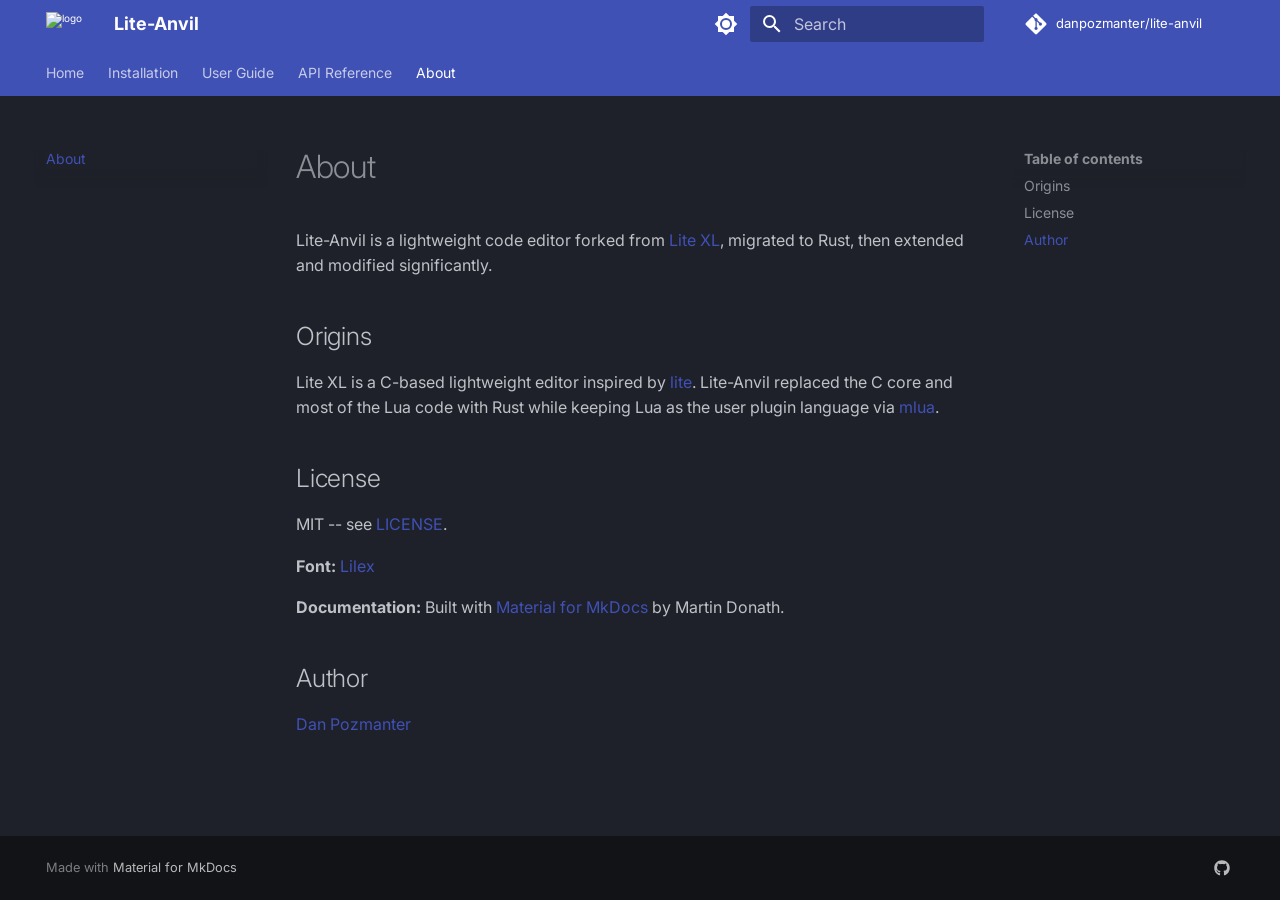
==== docs/about/index.html @ 26d34d1c "reorganizing documentation" ====
<!doctype html>
<html lang="en" class="no-js">
  <head>
    
      <meta charset="utf-8">
      <meta name="viewport" content="width=device-width,initial-scale=1">
      
        <meta name="description" content="About Lite-Anvil, its origins, and license.">
      
      
        <meta name="author" content="Dan Pozmanter">
      
      
        <link rel="canonical" href="https://danpozmanter.github.io/lite-anvil/about/">
      
      
        <link rel="prev" href="../api/">
      
      
      
        
      
      
      <link rel="icon" href="../assets/logo.png">
      <meta name="generator" content="mkdocs-1.6.1, mkdocs-material-9.7.6">
    
    
      
        <title>About - Lite-Anvil</title>
      
    
    
      <link rel="stylesheet" href="../assets/stylesheets/main.484c7ddc.min.css">
      
        
        <link rel="stylesheet" href="../assets/stylesheets/palette.ab4e12ef.min.css">
      
      


    
    
      
    
    
      
        
        
        <link rel="preconnect" href="https://fonts.gstatic.com" crossorigin>
        <link rel="stylesheet" href="https://fonts.googleapis.com/css?family=Inter:300,300i,400,400i,700,700i%7CJetBrains+Mono:400,400i,700,700i&display=fallback">
        <style>:root{--md-text-font:"Inter";--md-code-font:"JetBrains Mono"}</style>
      
    
    
      <link rel="stylesheet" href="../stylesheets/extra.css">
    
    <script>__md_scope=new URL("..",location),__md_hash=e=>[...e].reduce(((e,_)=>(e<<5)-e+_.charCodeAt(0)),0),__md_get=(e,_=localStorage,t=__md_scope)=>JSON.parse(_.getItem(t.pathname+"."+e)),__md_set=(e,_,t=localStorage,a=__md_scope)=>{try{t.setItem(a.pathname+"."+e,JSON.stringify(_))}catch(e){}}</script>
    
      

    
    
  </head>
  
  
    
    
      
    
    
    
    
    <body dir="ltr" data-md-color-scheme="slate" data-md-color-primary="custom" data-md-color-accent="orange">
  
    
    <input class="md-toggle" data-md-toggle="drawer" type="checkbox" id="__drawer" autocomplete="off">
    <input class="md-toggle" data-md-toggle="search" type="checkbox" id="__search" autocomplete="off">
    <label class="md-overlay" for="__drawer"></label>
    <div data-md-component="skip">
      
        
        <a href="#about" class="md-skip">
          Skip to content
        </a>
      
    </div>
    <div data-md-component="announce">
      
    </div>
    
    
      

<header class="md-header" data-md-component="header">
  <nav class="md-header__inner md-grid" aria-label="Header">
    <a href=".." title="Lite-Anvil" class="md-header__button md-logo" aria-label="Lite-Anvil" data-md-component="logo">
      
  <img src="../assets/logo.png" alt="logo">

    </a>
    <label class="md-header__button md-icon" for="__drawer">
      
      <svg xmlns="http://www.w3.org/2000/svg" viewBox="0 0 24 24"><path d="M3 6h18v2H3zm0 5h18v2H3zm0 5h18v2H3z"/></svg>
    </label>
    <div class="md-header__title" data-md-component="header-title">
      <div class="md-header__ellipsis">
        <div class="md-header__topic">
          <span class="md-ellipsis">
            Lite-Anvil
          </span>
        </div>
        <div class="md-header__topic" data-md-component="header-topic">
          <span class="md-ellipsis">
            
              About
            
          </span>
        </div>
      </div>
    </div>
    
      
        <form class="md-header__option" data-md-component="palette">
  
    
    
    
    <input class="md-option" data-md-color-media="" data-md-color-scheme="slate" data-md-color-primary="custom" data-md-color-accent="orange"  aria-label="Switch to light mode"  type="radio" name="__palette" id="__palette_0">
    
      <label class="md-header__button md-icon" title="Switch to light mode" for="__palette_1" hidden>
        <svg xmlns="http://www.w3.org/2000/svg" viewBox="0 0 24 24"><path d="M12 8a4 4 0 0 0-4 4 4 4 0 0 0 4 4 4 4 0 0 0 4-4 4 4 0 0 0-4-4m0 10a6 6 0 0 1-6-6 6 6 0 0 1 6-6 6 6 0 0 1 6 6 6 6 0 0 1-6 6m8-9.31V4h-4.69L12 .69 8.69 4H4v4.69L.69 12 4 15.31V20h4.69L12 23.31 15.31 20H20v-4.69L23.31 12z"/></svg>
      </label>
    
  
    
    
    
    <input class="md-option" data-md-color-media="" data-md-color-scheme="default" data-md-color-primary="custom" data-md-color-accent="orange"  aria-label="Switch to dark mode"  type="radio" name="__palette" id="__palette_1">
    
      <label class="md-header__button md-icon" title="Switch to dark mode" for="__palette_0" hidden>
        <svg xmlns="http://www.w3.org/2000/svg" viewBox="0 0 24 24"><path d="M12 18c-.89 0-1.74-.2-2.5-.55C11.56 16.5 13 14.42 13 12s-1.44-4.5-3.5-5.45C10.26 6.2 11.11 6 12 6a6 6 0 0 1 6 6 6 6 0 0 1-6 6m8-9.31V4h-4.69L12 .69 8.69 4H4v4.69L.69 12 4 15.31V20h4.69L12 23.31 15.31 20H20v-4.69L23.31 12z"/></svg>
      </label>
    
  
</form>
      
    
    
      <script>var palette=__md_get("__palette");if(palette&&palette.color){if("(prefers-color-scheme)"===palette.color.media){var media=matchMedia("(prefers-color-scheme: light)"),input=document.querySelector(media.matches?"[data-md-color-media='(prefers-color-scheme: light)']":"[data-md-color-media='(prefers-color-scheme: dark)']");palette.color.media=input.getAttribute("data-md-color-media"),palette.color.scheme=input.getAttribute("data-md-color-scheme"),palette.color.primary=input.getAttribute("data-md-color-primary"),palette.color.accent=input.getAttribute("data-md-color-accent")}for(var[key,value]of Object.entries(palette.color))document.body.setAttribute("data-md-color-"+key,value)}</script>
    
    
    
      
      
        <label class="md-header__button md-icon" for="__search">
          
          <svg xmlns="http://www.w3.org/2000/svg" viewBox="0 0 24 24"><path d="M9.5 3A6.5 6.5 0 0 1 16 9.5c0 1.61-.59 3.09-1.56 4.23l.27.27h.79l5 5-1.5 1.5-5-5v-.79l-.27-.27A6.52 6.52 0 0 1 9.5 16 6.5 6.5 0 0 1 3 9.5 6.5 6.5 0 0 1 9.5 3m0 2C7 5 5 7 5 9.5S7 14 9.5 14 14 12 14 9.5 12 5 9.5 5"/></svg>
        </label>
        <div class="md-search" data-md-component="search" role="dialog">
  <label class="md-search__overlay" for="__search"></label>
  <div class="md-search__inner" role="search">
    <form class="md-search__form" name="search">
      <input type="text" class="md-search__input" name="query" aria-label="Search" placeholder="Search" autocapitalize="off" autocorrect="off" autocomplete="off" spellcheck="false" data-md-component="search-query" required>
      <label class="md-search__icon md-icon" for="__search">
        
        <svg xmlns="http://www.w3.org/2000/svg" viewBox="0 0 24 24"><path d="M9.5 3A6.5 6.5 0 0 1 16 9.5c0 1.61-.59 3.09-1.56 4.23l.27.27h.79l5 5-1.5 1.5-5-5v-.79l-.27-.27A6.52 6.52 0 0 1 9.5 16 6.5 6.5 0 0 1 3 9.5 6.5 6.5 0 0 1 9.5 3m0 2C7 5 5 7 5 9.5S7 14 9.5 14 14 12 14 9.5 12 5 9.5 5"/></svg>
        
        <svg xmlns="http://www.w3.org/2000/svg" viewBox="0 0 24 24"><path d="M20 11v2H8l5.5 5.5-1.42 1.42L4.16 12l7.92-7.92L13.5 5.5 8 11z"/></svg>
      </label>
      <nav class="md-search__options" aria-label="Search">
        
        <button type="reset" class="md-search__icon md-icon" title="Clear" aria-label="Clear" tabindex="-1">
          
          <svg xmlns="http://www.w3.org/2000/svg" viewBox="0 0 24 24"><path d="M19 6.41 17.59 5 12 10.59 6.41 5 5 6.41 10.59 12 5 17.59 6.41 19 12 13.41 17.59 19 19 17.59 13.41 12z"/></svg>
        </button>
      </nav>
      
    </form>
    <div class="md-search__output">
      <div class="md-search__scrollwrap" tabindex="0" data-md-scrollfix>
        <div class="md-search-result" data-md-component="search-result">
          <div class="md-search-result__meta">
            Initializing search
          </div>
          <ol class="md-search-result__list" role="presentation"></ol>
        </div>
      </div>
    </div>
  </div>
</div>
      
    
    
      <div class="md-header__source">
        <a href="https://github.com/danpozmanter/lite-anvil" title="Go to repository" class="md-source" data-md-component="source">
  <div class="md-source__icon md-icon">
    
    <svg xmlns="http://www.w3.org/2000/svg" viewBox="0 0 448 512"><!--! Font Awesome Free 7.1.0 by @fontawesome - https://fontawesome.com License - https://fontawesome.com/license/free (Icons: CC BY 4.0, Fonts: SIL OFL 1.1, Code: MIT License) Copyright 2025 Fonticons, Inc.--><path d="M439.6 236.1 244 40.5c-5.4-5.5-12.8-8.5-20.4-8.5s-15 3-20.4 8.4L162.5 81l51.5 51.5c27.1-9.1 52.7 16.8 43.4 43.7l49.7 49.7c34.2-11.8 61.2 31 35.5 56.7-26.5 26.5-70.2-2.9-56-37.3L240.3 199v121.9c25.3 12.5 22.3 41.8 9.1 55-6.4 6.4-15.2 10.1-24.3 10.1s-17.8-3.6-24.3-10.1c-17.6-17.6-11.1-46.9 11.2-56v-123c-20.8-8.5-24.6-30.7-18.6-45L142.6 101 8.5 235.1C3 240.6 0 247.9 0 255.5s3 15 8.5 20.4l195.6 195.7c5.4 5.4 12.7 8.4 20.4 8.4s15-3 20.4-8.4l194.7-194.7c5.4-5.4 8.4-12.8 8.4-20.4s-3-15-8.4-20.4"/></svg>
  </div>
  <div class="md-source__repository">
    danpozmanter/lite-anvil
  </div>
</a>
      </div>
    
  </nav>
  
</header>
    
    <div class="md-container" data-md-component="container">
      
      
        
          
            
<nav class="md-tabs" aria-label="Tabs" data-md-component="tabs">
  <div class="md-grid">
    <ul class="md-tabs__list">
      
        
  
  
  
  
    <li class="md-tabs__item">
      <a href=".." class="md-tabs__link">
        
  
  
    
  
  Home

      </a>
    </li>
  

      
        
  
  
  
  
    <li class="md-tabs__item">
      <a href="../installation/" class="md-tabs__link">
        
  
  
    
  
  Installation

      </a>
    </li>
  

      
        
  
  
  
  
    <li class="md-tabs__item">
      <a href="../guide/" class="md-tabs__link">
        
  
  
    
  
  User Guide

      </a>
    </li>
  

      
        
  
  
  
  
    <li class="md-tabs__item">
      <a href="../api/" class="md-tabs__link">
        
  
  
    
  
  API Reference

      </a>
    </li>
  

      
        
  
  
  
    
  
  
    <li class="md-tabs__item md-tabs__item--active">
      <a href="./" class="md-tabs__link">
        
  
  
    
  
  About

      </a>
    </li>
  

      
    </ul>
  </div>
</nav>
          
        
      
      <main class="md-main" data-md-component="main">
        <div class="md-main__inner md-grid">
          
            
              
              <div class="md-sidebar md-sidebar--primary" data-md-component="sidebar" data-md-type="navigation" >
                <div class="md-sidebar__scrollwrap">
                  <div class="md-sidebar__inner">
                    


  


<nav class="md-nav md-nav--primary md-nav--lifted" aria-label="Navigation" data-md-level="0">
  <label class="md-nav__title" for="__drawer">
    <a href=".." title="Lite-Anvil" class="md-nav__button md-logo" aria-label="Lite-Anvil" data-md-component="logo">
      
  <img src="../assets/logo.png" alt="logo">

    </a>
    Lite-Anvil
  </label>
  
    <div class="md-nav__source">
      <a href="https://github.com/danpozmanter/lite-anvil" title="Go to repository" class="md-source" data-md-component="source">
  <div class="md-source__icon md-icon">
    
    <svg xmlns="http://www.w3.org/2000/svg" viewBox="0 0 448 512"><!--! Font Awesome Free 7.1.0 by @fontawesome - https://fontawesome.com License - https://fontawesome.com/license/free (Icons: CC BY 4.0, Fonts: SIL OFL 1.1, Code: MIT License) Copyright 2025 Fonticons, Inc.--><path d="M439.6 236.1 244 40.5c-5.4-5.5-12.8-8.5-20.4-8.5s-15 3-20.4 8.4L162.5 81l51.5 51.5c27.1-9.1 52.7 16.8 43.4 43.7l49.7 49.7c34.2-11.8 61.2 31 35.5 56.7-26.5 26.5-70.2-2.9-56-37.3L240.3 199v121.9c25.3 12.5 22.3 41.8 9.1 55-6.4 6.4-15.2 10.1-24.3 10.1s-17.8-3.6-24.3-10.1c-17.6-17.6-11.1-46.9 11.2-56v-123c-20.8-8.5-24.6-30.7-18.6-45L142.6 101 8.5 235.1C3 240.6 0 247.9 0 255.5s3 15 8.5 20.4l195.6 195.7c5.4 5.4 12.7 8.4 20.4 8.4s15-3 20.4-8.4l194.7-194.7c5.4-5.4 8.4-12.8 8.4-20.4s-3-15-8.4-20.4"/></svg>
  </div>
  <div class="md-source__repository">
    danpozmanter/lite-anvil
  </div>
</a>
    </div>
  
  <ul class="md-nav__list" data-md-scrollfix>
    
      
      
  
  
  
  
    <li class="md-nav__item">
      <a href=".." class="md-nav__link">
        
  
  
  <span class="md-ellipsis">
    
  
    Home
  

    
  </span>
  
  

      </a>
    </li>
  

    
      
      
  
  
  
  
    <li class="md-nav__item">
      <a href="../installation/" class="md-nav__link">
        
  
  
  <span class="md-ellipsis">
    
  
    Installation
  

    
  </span>
  
  

      </a>
    </li>
  

    
      
      
  
  
  
  
    <li class="md-nav__item">
      <a href="../guide/" class="md-nav__link">
        
  
  
  <span class="md-ellipsis">
    
  
    User Guide
  

    
  </span>
  
  

      </a>
    </li>
  

    
      
      
  
  
  
  
    <li class="md-nav__item">
      <a href="../api/" class="md-nav__link">
        
  
  
  <span class="md-ellipsis">
    
  
    API Reference
  

    
  </span>
  
  

      </a>
    </li>
  

    
      
      
  
  
    
  
  
  
    <li class="md-nav__item md-nav__item--active">
      
      <input class="md-nav__toggle md-toggle" type="checkbox" id="__toc">
      
      
        
      
      
        <label class="md-nav__link md-nav__link--active" for="__toc">
          
  
  
  <span class="md-ellipsis">
    
  
    About
  

    
  </span>
  
  

          <span class="md-nav__icon md-icon"></span>
        </label>
      
      <a href="./" class="md-nav__link md-nav__link--active">
        
  
  
  <span class="md-ellipsis">
    
  
    About
  

    
  </span>
  
  

      </a>
      
        

<nav class="md-nav md-nav--secondary" aria-label="Table of contents">
  
  
  
    
  
  
    <label class="md-nav__title" for="__toc">
      <span class="md-nav__icon md-icon"></span>
      Table of contents
    </label>
    <ul class="md-nav__list" data-md-component="toc" data-md-scrollfix>
      
        <li class="md-nav__item">
  <a href="#origins" class="md-nav__link">
    <span class="md-ellipsis">
      
        Origins
      
    </span>
  </a>
  
</li>
      
        <li class="md-nav__item">
  <a href="#license" class="md-nav__link">
    <span class="md-ellipsis">
      
        License
      
    </span>
  </a>
  
</li>
      
        <li class="md-nav__item">
  <a href="#author" class="md-nav__link">
    <span class="md-ellipsis">
      
        Author
      
    </span>
  </a>
  
</li>
      
    </ul>
  
</nav>
      
    </li>
  

    
  </ul>
</nav>
                  </div>
                </div>
              </div>
            
            
              
              <div class="md-sidebar md-sidebar--secondary" data-md-component="sidebar" data-md-type="toc" >
                <div class="md-sidebar__scrollwrap">
                  <div class="md-sidebar__inner">
                    

<nav class="md-nav md-nav--secondary" aria-label="Table of contents">
  
  
  
    
  
  
    <label class="md-nav__title" for="__toc">
      <span class="md-nav__icon md-icon"></span>
      Table of contents
    </label>
    <ul class="md-nav__list" data-md-component="toc" data-md-scrollfix>
      
        <li class="md-nav__item">
  <a href="#origins" class="md-nav__link">
    <span class="md-ellipsis">
      
        Origins
      
    </span>
  </a>
  
</li>
      
        <li class="md-nav__item">
  <a href="#license" class="md-nav__link">
    <span class="md-ellipsis">
      
        License
      
    </span>
  </a>
  
</li>
      
        <li class="md-nav__item">
  <a href="#author" class="md-nav__link">
    <span class="md-ellipsis">
      
        Author
      
    </span>
  </a>
  
</li>
      
    </ul>
  
</nav>
                  </div>
                </div>
              </div>
            
          
          
            <div class="md-content" data-md-component="content">
              
              <article class="md-content__inner md-typeset">
                
                  



<h1 id="about">About<a class="headerlink" href="#about" title="Permanent link">&para;</a></h1>
<p>Lite-Anvil is a lightweight code editor forked from <a href="https://github.com/lite-xl/lite-xl">Lite XL</a>, migrated to Rust, then extended and modified significantly.</p>
<h2 id="origins">Origins<a class="headerlink" href="#origins" title="Permanent link">&para;</a></h2>
<p>Lite XL is a C-based lightweight editor inspired by <a href="https://github.com/rxi/lite">lite</a>. Lite-Anvil replaced the C core and most of the Lua code with Rust while keeping Lua as the user plugin language via <a href="https://github.com/mlua-rs/mlua">mlua</a>.</p>
<h2 id="license">License<a class="headerlink" href="#license" title="Permanent link">&para;</a></h2>
<p>MIT -- see <a href="https://github.com/danpozmanter/lite-anvil/blob/main/LICENSE">LICENSE</a>.</p>
<p><strong>Font:</strong> <a href="https://github.com/mishamyrt/Lilex">Lilex</a></p>
<p><strong>Documentation:</strong> Built with <a href="https://squidfunk.github.io/mkdocs-material/">Material for MkDocs</a> by Martin Donath.</p>
<h2 id="author">Author<a class="headerlink" href="#author" title="Permanent link">&para;</a></h2>
<p><a href="https://github.com/danpozmanter">Dan Pozmanter</a></p>







  
  






                
              </article>
            </div>
          
          
<script>var target=document.getElementById(location.hash.slice(1));target&&target.name&&(target.checked=target.name.startsWith("__tabbed_"))</script>
        </div>
        
      </main>
      
        <footer class="md-footer">
  
  <div class="md-footer-meta md-typeset">
    <div class="md-footer-meta__inner md-grid">
      <div class="md-copyright">
  
  
    Made with
    <a href="https://squidfunk.github.io/mkdocs-material/" target="_blank" rel="noopener">
      Material for MkDocs
    </a>
  
</div>
      
        
<div class="md-social">
  
    
    
    
    
      
      
    
    <a href="https://github.com/danpozmanter/lite-anvil" target="_blank" rel="noopener" title="github.com" class="md-social__link">
      <svg xmlns="http://www.w3.org/2000/svg" viewBox="0 0 512 512"><!--! Font Awesome Free 7.1.0 by @fontawesome - https://fontawesome.com License - https://fontawesome.com/license/free (Icons: CC BY 4.0, Fonts: SIL OFL 1.1, Code: MIT License) Copyright 2025 Fonticons, Inc.--><path d="M173.9 397.4c0 2-2.3 3.6-5.2 3.6-3.3.3-5.6-1.3-5.6-3.6 0-2 2.3-3.6 5.2-3.6 3-.3 5.6 1.3 5.6 3.6m-31.1-4.5c-.7 2 1.3 4.3 4.3 4.9 2.6 1 5.6 0 6.2-2s-1.3-4.3-4.3-5.2c-2.6-.7-5.5.3-6.2 2.3m44.2-1.7c-2.9.7-4.9 2.6-4.6 4.9.3 2 2.9 3.3 5.9 2.6 2.9-.7 4.9-2.6 4.6-4.6-.3-1.9-3-3.2-5.9-2.9M252.8 8C114.1 8 8 113.3 8 252c0 110.9 69.8 205.8 169.5 239.2 12.8 2.3 17.3-5.6 17.3-12.1 0-6.2-.3-40.4-.3-61.4 0 0-70 15-84.7-29.8 0 0-11.4-29.1-27.8-36.6 0 0-22.9-15.7 1.6-15.4 0 0 24.9 2 38.6 25.8 21.9 38.6 58.6 27.5 72.9 20.9 2.3-16 8.8-27.1 16-33.7-55.9-6.2-112.3-14.3-112.3-110.5 0-27.5 7.6-41.3 23.6-58.9-2.6-6.5-11.1-33.3 2.6-67.9 20.9-6.5 69 27 69 27 20-5.6 41.5-8.5 62.8-8.5s42.8 2.9 62.8 8.5c0 0 48.1-33.6 69-27 13.7 34.7 5.2 61.4 2.6 67.9 16 17.7 25.8 31.5 25.8 58.9 0 96.5-58.9 104.2-114.8 110.5 9.2 7.9 17 22.9 17 46.4 0 33.7-.3 75.4-.3 83.6 0 6.5 4.6 14.4 17.3 12.1C436.2 457.8 504 362.9 504 252 504 113.3 391.5 8 252.8 8M105.2 352.9c-1.3 1-1 3.3.7 5.2 1.6 1.6 3.9 2.3 5.2 1 1.3-1 1-3.3-.7-5.2-1.6-1.6-3.9-2.3-5.2-1m-10.8-8.1c-.7 1.3.3 2.9 2.3 3.9 1.6 1 3.6.7 4.3-.7.7-1.3-.3-2.9-2.3-3.9-2-.6-3.6-.3-4.3.7m32.4 35.6c-1.6 1.3-1 4.3 1.3 6.2 2.3 2.3 5.2 2.6 6.5 1 1.3-1.3.7-4.3-1.3-6.2-2.2-2.3-5.2-2.6-6.5-1m-11.4-14.7c-1.6 1-1.6 3.6 0 5.9s4.3 3.3 5.6 2.3c1.6-1.3 1.6-3.9 0-6.2-1.4-2.3-4-3.3-5.6-2"/></svg>
    </a>
  
</div>
      
    </div>
  </div>
</footer>
      
    </div>
    <div class="md-dialog" data-md-component="dialog">
      <div class="md-dialog__inner md-typeset"></div>
    </div>
    
    
    
      
      
      <script id="__config" type="application/json">{"annotate": null, "base": "..", "features": ["navigation.instant", "navigation.tabs", "navigation.sections", "content.code.copy", "header.autohide"], "search": "../assets/javascripts/workers/search.2c215733.min.js", "tags": null, "translations": {"clipboard.copied": "Copied to clipboard", "clipboard.copy": "Copy to clipboard", "search.result.more.one": "1 more on this page", "search.result.more.other": "# more on this page", "search.result.none": "No matching documents", "search.result.one": "1 matching document", "search.result.other": "# matching documents", "search.result.placeholder": "Type to start searching", "search.result.term.missing": "Missing", "select.version": "Select version"}, "version": null}</script>
    
    
      <script src="../assets/javascripts/bundle.79ae519e.min.js"></script>
      
    
  </body>
</html>
---- docs/assets/stylesheets/main.484c7ddc.min.css ----
@charset "UTF-8";html{-webkit-text-size-adjust:none;-moz-text-size-adjust:none;text-size-adjust:none;box-sizing:border-box}*,:after,:before{box-sizing:inherit}@media (prefers-reduced-motion){*,:after,:before{transition:none!important}}body{margin:0}a,button,input,label{-webkit-tap-highlight-color:transparent}a{color:inherit;text-decoration:none}hr{border:0;box-sizing:initial;display:block;height:.05rem;overflow:visible;padding:0}small{font-size:80%}sub,sup{line-height:1em}img{border-style:none}table{border-collapse:initial;border-spacing:0}td,th{font-weight:400;vertical-align:top}button{background:#0000;border:0;font-family:inherit;font-size:inherit;margin:0;padding:0}input{border:0;outline:none}:root{--md-primary-fg-color:#4051b5;--md-primary-fg-color--light:#5d6cc0;--md-primary-fg-color--dark:#303fa1;--md-primary-bg-color:#fff;--md-primary-bg-color--light:#ffffffb3;--md-accent-fg-color:#526cfe;--md-accent-fg-color--transparent:#526cfe1a;--md-accent-bg-color:#fff;--md-accent-bg-color--light:#ffffffb3}[data-md-color-scheme=default]{color-scheme:light}[data-md-color-scheme=default] img[src$="#gh-dark-mode-only"],[data-md-color-scheme=default] img[src$="#only-dark"]{display:none}:root,[data-md-color-scheme=default]{--md-hue:225deg;--md-default-fg-color:#000000de;--md-default-fg-color--light:#0000008a;--md-default-fg-color--lighter:#00000052;--md-default-fg-color--lightest:#00000012;--md-default-bg-color:#fff;--md-default-bg-color--light:#ffffffb3;--md-default-bg-color--lighter:#ffffff4d;--md-default-bg-color--lightest:#ffffff1f;--md-code-fg-color:#36464e;--md-code-bg-color:#f5f5f5;--md-code-bg-color--light:#f5f5f5b3;--md-code-bg-color--lighter:#f5f5f54d;--md-code-hl-color:#4287ff;--md-code-hl-color--light:#4287ff1a;--md-code-hl-number-color:#d52a2a;--md-code-hl-special-color:#db1457;--md-code-hl-function-color:#a846b9;--md-code-hl-constant-color:#6e59d9;--md-code-hl-keyword-color:#3f6ec6;--md-code-hl-string-color:#1c7d4d;--md-code-hl-name-color:var(--md-code-fg-color);--md-code-hl-operator-color:var(--md-default-fg-color--light);--md-code-hl-punctuation-color:var(--md-default-fg-color--light);--md-code-hl-comment-color:var(--md-default-fg-color--light);--md-code-hl-generic-color:var(--md-default-fg-color--light);--md-code-hl-variable-color:var(--md-default-fg-color--light);--md-typeset-color:var(--md-default-fg-color);--md-typeset-a-color:var(--md-primary-fg-color);--md-typeset-del-color:#f5503d26;--md-typeset-ins-color:#0bd57026;--md-typeset-kbd-color:#fafafa;--md-typeset-kbd-accent-color:#fff;--md-typeset-kbd-border-color:#b8b8b8;--md-typeset-mark-color:#ffff0080;--md-typeset-table-color:#0000001f;--md-typeset-table-color--light:rgba(0,0,0,.035);--md-admonition-fg-color:var(--md-default-fg-color);--md-admonition-bg-color:var(--md-default-bg-color);--md-warning-fg-color:#000000de;--md-warning-bg-color:#ff9;--md-footer-fg-color:#fff;--md-footer-fg-color--light:#ffffffb3;--md-footer-fg-color--lighter:#ffffff73;--md-footer-bg-color:#000000de;--md-footer-bg-color--dark:#00000052;--md-shadow-z1:0 0.2rem 0.5rem #0000000d,0 0 0.05rem #0000001a;--md-shadow-z2:0 0.2rem 0.5rem #0000001a,0 0 0.05rem #00000040;--md-shadow-z3:0 0.2rem 0.5rem #0003,0 0 0.05rem #00000059}.md-icon svg{fill:currentcolor;display:block;height:1.2rem;width:1.2rem}body{-webkit-font-smoothing:antialiased;-moz-osx-font-smoothing:grayscale;--md-text-font-family:var(--md-text-font,_),-apple-system,BlinkMacSystemFont,Helvetica,Arial,sans-serif;--md-code-font-family:var(--md-code-font,_),SFMono-Regular,Consolas,Menlo,monospace}aside,body,input{font-feature-settings:"kern","liga";color:var(--md-typeset-color);font-family:var(--md-text-font-family)}code,kbd,pre{font-feature-settings:"kern";font-family:var(--md-code-font-family)}:root{--md-typeset-table-sort-icon:url('data:image/svg+xml;charset=utf-8,<svg xmlns="http://www.w3.org/2000/svg" viewBox="0 0 24 24"><path d="m18 21-4-4h3V7h-3l4-4 4 4h-3v10h3M2 19v-2h10v2M2 13v-2h7v2M2 7V5h4v2z"/></svg>');--md-typeset-table-sort-icon--asc:url('data:image/svg+xml;charset=utf-8,<svg xmlns="http://www.w3.org/2000/svg" viewBox="0 0 24 24"><path d="M19 17h3l-4 4-4-4h3V3h2M2 17h10v2H2M6 5v2H2V5m0 6h7v2H2z"/></svg>');--md-typeset-table-sort-icon--desc:url('data:image/svg+xml;charset=utf-8,<svg xmlns="http://www.w3.org/2000/svg" viewBox="0 0 24 24"><path d="M19 7h3l-4-4-4 4h3v14h2M2 17h10v2H2M6 5v2H2V5m0 6h7v2H2z"/></svg>')}.md-typeset{-webkit-print-color-adjust:exact;color-adjust:exact;font-size:.8rem;line-height:1.6;overflow-wrap:break-word}@media print{.md-typeset{font-size:.68rem}}.md-typeset blockquote,.md-typeset dl,.md-typeset figure,.md-typeset ol,.md-typeset pre,.md-typeset ul{margin-bottom:1em;margin-top:1em}.md-typeset h1{color:var(--md-default-fg-color--light);font-size:2em;line-height:1.3;margin:0 0 1.25em}.md-typeset h1,.md-typeset h2{font-weight:300;letter-spacing:-.01em}.md-typeset h2{font-size:1.5625em;line-height:1.4;margin:1.6em 0 .64em}.md-typeset h3{font-size:1.25em;font-weight:400;letter-spacing:-.01em;line-height:1.5;margin:1.6em 0 .8em}.md-typeset h2+h3{margin-top:.8em}.md-typeset h4{font-weight:700;letter-spacing:-.01em;margin:1em 0}.md-typeset h5,.md-typeset h6{color:var(--md-default-fg-color--light);font-size:.8em;font-weight:700;letter-spacing:-.01em;margin:1.25em 0}.md-typeset h5{text-transform:uppercase}.md-typeset h5 code{text-transform:none}.md-typeset hr{border-bottom:.05rem solid var(--md-default-fg-color--lightest);display:flow-root;margin:1.5em 0}.md-typeset a{color:var(--md-typeset-a-color);word-break:break-word}.md-typeset a,.md-typeset a:before{transition:color 125ms}.md-typeset a:focus,.md-typeset a:hover{color:var(--md-accent-fg-color)}.md-typeset a:focus code,.md-typeset a:hover code{background-color:var(--md-accent-fg-color--transparent);color:var(--md-accent-fg-color)}.md-typeset a code{color:var(--md-typeset-a-color)}.md-typeset a.focus-visible{outline-color:var(--md-accent-fg-color);outline-offset:.2rem}.md-typeset code,.md-typeset kbd,.md-typeset pre{color:var(--md-code-fg-color);direction:ltr;font-variant-ligatures:none;transition:background-color 125ms}@media print{.md-typeset code,.md-typeset kbd,.md-typeset pre{white-space:pre-wrap}}.md-typeset code{background-color:var(--md-code-bg-color);border-radius:.1rem;-webkit-box-decoration-break:clone;box-decoration-break:clone;font-size:.85em;padding:0 .2941176471em;transition:color 125ms,background-color 125ms;word-break:break-word}.md-typeset code:not(.focus-visible){-webkit-tap-highlight-color:transparent;outline:none}.md-typeset pre{display:flow-root;line-height:1.4;position:relative}.md-typeset pre>code{-webkit-box-decoration-break:slice;box-decoration-break:slice;box-shadow:none;display:block;margin:0;outline-color:var(--md-accent-fg-color);overflow:auto;padding:.7720588235em 1.1764705882em;scrollbar-color:var(--md-default-fg-color--lighter) #0000;scrollbar-width:thin;touch-action:auto;word-break:normal}.md-typeset pre>code:hover{scrollbar-color:var(--md-accent-fg-color) #0000}.md-typeset pre>code::-webkit-scrollbar{height:.2rem;width:.2rem}.md-typeset pre>code::-webkit-scrollbar-thumb{background-color:var(--md-default-fg-color--lighter)}.md-typeset pre>code::-webkit-scrollbar-thumb:hover{background-color:var(--md-accent-fg-color)}.md-typeset kbd{background-color:var(--md-typeset-kbd-color);border-radius:.1rem;box-shadow:0 .1rem 0 .05rem var(--md-typeset-kbd-border-color),0 .1rem 0 var(--md-typeset-kbd-border-color),0 -.1rem .2rem var(--md-typeset-kbd-accent-color) inset;color:var(--md-default-fg-color);display:inline-block;font-size:.75em;padding:0 .6666666667em;vertical-align:text-top;word-break:break-word}.md-typeset mark{background-color:var(--md-typeset-mark-color);-webkit-box-decoration-break:clone;box-decoration-break:clone;color:inherit;word-break:break-word}.md-typeset abbr{cursor:help;text-decoration:none}.md-typeset [data-preview],.md-typeset abbr{border-bottom:.05rem dotted var(--md-default-fg-color--light)}.md-typeset small{opacity:.75}[dir=ltr] .md-typeset sub,[dir=ltr] .md-typeset sup{margin-left:.078125em}[dir=rtl] .md-typeset sub,[dir=rtl] .md-typeset sup{margin-right:.078125em}[dir=ltr] .md-typeset blockquote{padding-left:.6rem}[dir=rtl] .md-typeset blockquote{padding-right:.6rem}[dir=ltr] .md-typeset blockquote{border-left:.2rem solid var(--md-default-fg-color--lighter)}[dir=rtl] .md-typeset blockquote{border-right:.2rem solid var(--md-default-fg-color--lighter)}.md-typeset blockquote{color:var(--md-default-fg-color--light);margin-left:0;margin-right:0}.md-typeset ul{list-style-type:disc}.md-typeset ul[type]{list-style-type:revert-layer}[dir=ltr] .md-typeset ol,[dir=ltr] .md-typeset ul{margin-left:.625em}[dir=rtl] .md-typeset ol,[dir=rtl] .md-typeset ul{margin-right:.625em}.md-typeset ol,.md-typeset ul{padding:0}.md-typeset ol:not([hidden]),.md-typeset ul:not([hidden]){display:flow-root}.md-typeset ol ol,.md-typeset ul ol{list-style-type:lower-alpha}.md-typeset ol ol ol,.md-typeset ul ol ol{list-style-type:lower-roman}.md-typeset ol ol ol ol,.md-typeset ul ol ol ol{list-style-type:upper-alpha}.md-typeset ol ol ol ol ol,.md-typeset ul ol ol ol ol{list-style-type:upper-roman}.md-typeset ol[type],.md-typeset ul[type]{list-style-type:revert-layer}[dir=ltr] .md-typeset ol li,[dir=ltr] .md-typeset ul li{margin-left:1.25em}[dir=rtl] .md-typeset ol li,[dir=rtl] .md-typeset ul li{margin-right:1.25em}.md-typeset ol li,.md-typeset ul li{margin-bottom:.5em}.md-typeset ol li blockquote,.md-typeset ol li p,.md-typeset ul li blockquote,.md-typeset ul li p{margin:.5em 0}.md-typeset ol li:last-child,.md-typeset ul li:last-child{margin-bottom:0}[dir=ltr] .md-typeset ol li ol,[dir=ltr] .md-typeset ol li ul,[dir=ltr] .md-typeset ul li ol,[dir=ltr] .md-typeset ul li ul{margin-left:.625em}[dir=rtl] .md-typeset ol li ol,[dir=rtl] .md-typeset ol li ul,[dir=rtl] .md-typeset ul li ol,[dir=rtl] .md-typeset ul li ul{margin-right:.625em}.md-typeset ol li ol,.md-typeset ol li ul,.md-typeset ul li ol,.md-typeset ul li ul{margin-bottom:.5em;margin-top:.5em}[dir=ltr] .md-typeset dd{margin-left:1.875em}[dir=rtl] .md-typeset dd{margin-right:1.875em}.md-typeset dd{margin-bottom:1.5em;margin-top:1em}.md-typeset img,.md-typeset svg,.md-typeset video{height:auto;max-width:100%}.md-typeset img[align=left]{margin:1em 1em 1em 0}.md-typeset img[align=right]{margin:1em 0 1em 1em}.md-typeset img[align]:only-child{margin-top:0}.md-typeset figure{display:flow-root;margin:1em auto;max-width:100%;text-align:center;width:fit-content}.md-typeset figure img{display:block;margin:0 auto}.md-typeset figcaption{font-style:italic;margin:1em auto;max-width:24rem}.md-typeset iframe{max-width:100%}.md-typeset table:not([class]){background-color:var(--md-default-bg-color);border:.05rem solid var(--md-typeset-table-color);border-radius:.1rem;display:inline-block;font-size:.64rem;max-width:100%;overflow:auto;touch-action:auto}@media print{.md-typeset table:not([class]){display:table}}.md-typeset table:not([class])+*{margin-top:1.5em}.md-typeset table:not([class]) td>:first-child,.md-typeset table:not([class]) th>:first-child{margin-top:0}.md-typeset table:not([class]) td>:last-child,.md-typeset table:not([class]) th>:last-child{margin-bottom:0}.md-typeset table:not([class]) td:not([align]),.md-typeset table:not([class]) th:not([align]){text-align:left}[dir=rtl] .md-typeset table:not([class]) td:not([align]),[dir=rtl] .md-typeset table:not([class]) th:not([align]){text-align:right}.md-typeset table:not([class]) th{font-weight:700;min-width:5rem;padding:.9375em 1.25em;vertical-align:top}.md-typeset table:not([class]) td{border-top:.05rem solid var(--md-typeset-table-color);padding:.9375em 1.25em;vertical-align:top}.md-typeset table:not([class]) tbody tr{transition:background-color 125ms}.md-typeset table:not([class]) tbody tr:hover{background-color:var(--md-typeset-table-color--light);box-shadow:0 .05rem 0 var(--md-default-bg-color) inset}.md-typeset table:not([class]) a{word-break:normal}.md-typeset table th[role=columnheader]{cursor:pointer}[dir=ltr] .md-typeset table th[role=columnheader]:after{margin-left:.5em}[dir=rtl] .md-typeset table th[role=columnheader]:after{margin-right:.5em}.md-typeset table th[role=columnheader]:after{content:"";display:inline-block;height:1.2em;-webkit-mask-image:var(--md-typeset-table-sort-icon);mask-image:var(--md-typeset-table-sort-icon);-webkit-mask-repeat:no-repeat;mask-repeat:no-repeat;-webkit-mask-size:contain;mask-size:contain;transition:background-color 125ms;vertical-align:text-bottom;width:1.2em}.md-typeset table th[role=columnheader]:hover:after{background-color:var(--md-default-fg-color--lighter)}.md-typeset table th[role=columnheader][aria-sort=ascending]:after{background-color:var(--md-default-fg-color--light);-webkit-mask-image:var(--md-typeset-table-sort-icon--asc);mask-image:var(--md-typeset-table-sort-icon--asc)}.md-typeset table th[role=columnheader][aria-sort=descending]:after{background-color:var(--md-default-fg-color--light);-webkit-mask-image:var(--md-typeset-table-sort-icon--desc);mask-image:var(--md-typeset-table-sort-icon--desc)}.md-typeset__scrollwrap{margin:1em -.8rem;overflow-x:auto;touch-action:auto}.md-typeset__table{display:inline-block;margin-bottom:.5em;padding:0 .8rem}@media print{.md-typeset__table{display:block}}html .md-typeset__table table{display:table;margin:0;overflow:hidden;width:100%}@media screen and (max-width:44.984375em){.md-content__inner>pre{margin:1em -.8rem}.md-content__inner>pre code{border-radius:0}}.md-typeset .md-author{border-radius:100%;display:block;flex-shrink:0;height:1.6rem;overflow:hidden;position:relative;transition:color 125ms,transform 125ms;width:1.6rem}.md-typeset .md-author img{display:block}.md-typeset .md-author--more{background:var(--md-default-fg-color--lightest);color:var(--md-default-fg-color--lighter);font-size:.6rem;font-weight:700;line-height:1.6rem;text-align:center}.md-typeset .md-author--long{height:2.4rem;width:2.4rem}.md-typeset a.md-author{transform:scale(1)}.md-typeset a.md-author img{border-radius:100%;filter:grayscale(100%) opacity(75%);transition:filter 125ms}.md-typeset a.md-author:focus,.md-typeset a.md-author:hover{transform:scale(1.1);z-index:1}.md-typeset a.md-author:focus img,.md-typeset a.md-author:hover img{filter:grayscale(0)}.md-banner{background-color:var(--md-footer-bg-color);color:var(--md-footer-fg-color);overflow:auto}@media print{.md-banner{display:none}}.md-banner--warning{background-color:var(--md-warning-bg-color);color:var(--md-warning-fg-color)}.md-banner__inner{font-size:.7rem;margin:.6rem auto;padding:0 .8rem}[dir=ltr] .md-banner__button{float:right}[dir=rtl] .md-banner__button{float:left}.md-banner__button{color:inherit;cursor:pointer;transition:opacity .25s}.no-js .md-banner__button{display:none}.md-banner__button:hover{opacity:.7}html{font-size:125%;height:100%;overflow-x:hidden}@media screen and (min-width:100em){html{font-size:137.5%}}@media screen and (min-width:125em){html{font-size:150%}}body{background-color:var(--md-default-bg-color);display:flex;flex-direction:column;font-size:.5rem;min-height:100%;position:relative;width:100%}@media print{body{display:block}}@media screen and (max-width:59.984375em){body[data-md-scrolllock]{position:fixed}}.md-grid{margin-left:auto;margin-right:auto;max-width:61rem}.md-container{display:flex;flex-direction:column;flex-grow:1}@media print{.md-container{display:block}}.md-main{flex-grow:1}.md-main__inner{display:flex;height:100%;margin-top:1.5rem}.md-ellipsis{overflow:hidden;text-overflow:ellipsis}.md-toggle{display:none}.md-option{height:0;opacity:0;position:absolute;width:0}.md-option:checked+label:not([hidden]){display:block}.md-option.focus-visible+label{outline-color:var(--md-accent-fg-color);outline-style:auto}.md-skip{background-color:var(--md-default-fg-color);border-radius:.1rem;color:var(--md-default-bg-color);font-size:.64rem;margin:.5rem;opacity:0;outline-color:var(--md-accent-fg-color);padding:.3rem .5rem;position:fixed;transform:translateY(.4rem);z-index:-1}.md-skip:focus{opacity:1;transform:translateY(0);transition:transform .25s cubic-bezier(.4,0,.2,1),opacity 175ms 75ms;z-index:10}@page{margin:25mm}:root{--md-clipboard-icon:url('data:image/svg+xml;charset=utf-8,<svg xmlns="http://www.w3.org/2000/svg" viewBox="0 0 24 24"><path d="M19 21H8V7h11m0-2H8a2 2 0 0 0-2 2v14a2 2 0 0 0 2 2h11a2 2 0 0 0 2-2V7a2 2 0 0 0-2-2m-3-4H4a2 2 0 0 0-2 2v14h2V3h12z"/></svg>')}.md-clipboard{border-radius:.1rem;color:var(--md-default-fg-color--lightest);cursor:pointer;height:1.5em;outline-color:var(--md-accent-fg-color);outline-offset:.1rem;transition:color .25s;width:1.5em;z-index:1}@media print{.md-clipboard{display:none}}.md-clipboard:not(.focus-visible){-webkit-tap-highlight-color:transparent;outline:none}:hover>.md-clipboard{color:var(--md-default-fg-color--light)}.md-clipboard:focus,.md-clipboard:hover{color:var(--md-accent-fg-color)}.md-clipboard:after{background-color:currentcolor;content:"";display:block;height:1.125em;margin:0 auto;-webkit-mask-image:var(--md-clipboard-icon);mask-image:var(--md-clipboard-icon);-webkit-mask-position:center;mask-position:center;-webkit-mask-repeat:no-repeat;mask-repeat:no-repeat;-webkit-mask-size:contain;mask-size:contain;width:1.125em}.md-clipboard--inline{cursor:pointer}.md-clipboard--inline code{transition:color .25s,background-color .25s}.md-clipboard--inline:focus code,.md-clipboard--inline:hover code{background-color:var(--md-accent-fg-color--transparent);color:var(--md-accent-fg-color)}:root{--md-code-select-icon:url('data:image/svg+xml;charset=utf-8,<svg xmlns="http://www.w3.org/2000/svg" viewBox="0 0 24 24"><path d="M19 19h-4v2h4c1.1 0 2-.9 2-2v-4h-2m0-12h-4v2h4v4h2V5c0-1.1-.9-2-2-2M5 5h4V3H5c-1.1 0-2 .9-2 2v4h2m0 6H3v4c0 1.1.9 2 2 2h4v-2H5zm2-4h2v2H7zm4 0h2v2h-2zm4 0h2v2h-2zM7 7h2v2H7zm4 0h2v2h-2zm4 0h2v2h-2zm-8 8h2v2H7zm4 0h2v2h-2zm4 0h2v2h-2z"/></svg>');--md-code-copy-icon:url('data:image/svg+xml;charset=utf-8,<svg xmlns="http://www.w3.org/2000/svg" viewBox="0 0 24 24"><path d="M19 21H8V7h11m0-2H8a2 2 0 0 0-2 2v14a2 2 0 0 0 2 2h11a2 2 0 0 0 2-2V7a2 2 0 0 0-2-2m-3-4H4a2 2 0 0 0-2 2v14h2V3h12z"/></svg>')}.md-typeset .md-code__content{display:grid}.md-code__nav{background-color:var(--md-code-bg-color--lighter);border-radius:.1rem;display:flex;gap:.2rem;padding:.2rem;position:absolute;right:.25em;top:.25em;transition:background-color .25s;z-index:1}:hover>.md-code__nav{background-color:var(--md-code-bg-color--light)}.md-code__button{color:var(--md-default-fg-color--lightest);cursor:pointer;display:block;height:1.5em;outline-color:var(--md-accent-fg-color);outline-offset:.1rem;transition:color .25s;width:1.5em}:hover>*>.md-code__button{color:var(--md-default-fg-color--light)}.md-code__button.focus-visible,.md-code__button:hover{color:var(--md-accent-fg-color)}.md-code__button--active{color:var(--md-default-fg-color)!important}.md-code__button:after{background-color:currentcolor;content:"";display:block;height:1.125em;margin:0 auto;-webkit-mask-position:center;mask-position:center;-webkit-mask-repeat:no-repeat;mask-repeat:no-repeat;-webkit-mask-size:contain;mask-size:contain;width:1.125em}.md-code__button[data-md-type=select]:after{-webkit-mask-image:var(--md-code-select-icon);mask-image:var(--md-code-select-icon)}.md-code__button[data-md-type=copy]:after{-webkit-mask-image:var(--md-code-copy-icon);mask-image:var(--md-code-copy-icon)}@keyframes consent{0%{opacity:0;transform:translateY(100%)}to{opacity:1;transform:translateY(0)}}@keyframes overlay{0%{opacity:0}to{opacity:1}}.md-consent__overlay{animation:overlay .25s both;-webkit-backdrop-filter:blur(.1rem);backdrop-filter:blur(.1rem);background-color:#0000008a;height:100%;opacity:1;position:fixed;top:0;width:100%;z-index:5}.md-consent__inner{animation:consent .5s cubic-bezier(.1,.7,.1,1) both;background-color:var(--md-default-bg-color);border:0;border-radius:.1rem;bottom:0;box-shadow:0 0 .2rem #0000001a,0 .2rem .4rem #0003;max-height:100%;overflow:auto;padding:0;position:fixed;width:100%;z-index:5}.md-consent__form{padding:.8rem}.md-consent__settings{display:none;margin:1em 0}input:checked+.md-consent__settings{display:block}.md-consent__controls{margin-bottom:.8rem}.md-typeset .md-consent__controls .md-button{display:inline}@media screen and (max-width:44.984375em){.md-typeset .md-consent__controls .md-button{display:block;margin-top:.4rem;text-align:center;width:100%}}.md-consent label{cursor:pointer}.md-content{flex-grow:1;min-width:0}.md-content__inner{margin:0 .8rem 1.2rem;padding-top:.6rem}@media screen and (min-width:76.25em){[dir=ltr] .md-sidebar--primary:not([hidden])~.md-content>.md-content__inner{margin-left:1.2rem}[dir=ltr] .md-sidebar--secondary:not([hidden])~.md-content>.md-content__inner,[dir=rtl] .md-sidebar--primary:not([hidden])~.md-content>.md-content__inner{margin-right:1.2rem}[dir=rtl] .md-sidebar--secondary:not([hidden])~.md-content>.md-content__inner{margin-left:1.2rem}}.md-content__inner:before{content:"";display:block;height:.4rem}.md-content__inner>:last-child{margin-bottom:0}[dir=ltr] .md-content__button{float:right}[dir=rtl] .md-content__button{float:left}[dir=ltr] .md-content__button{margin-left:.4rem}[dir=rtl] .md-content__button{margin-right:.4rem}.md-content__button{margin:.4rem 0;padding:0}@media print{.md-content__button{display:none}}.md-typeset .md-content__button{color:var(--md-default-fg-color--lighter)}.md-content__button svg{display:inline;vertical-align:top}[dir=rtl] .md-content__button svg{transform:scaleX(-1)}[dir=ltr] .md-dialog{right:.8rem}[dir=rtl] .md-dialog{left:.8rem}.md-dialog{background-color:var(--md-default-fg-color);border-radius:.1rem;bottom:.8rem;box-shadow:var(--md-shadow-z3);min-width:11.1rem;opacity:0;padding:.4rem .6rem;pointer-events:none;position:fixed;transform:translateY(100%);transition:transform 0ms .4s,opacity .4s;z-index:4}@media print{.md-dialog{display:none}}.md-dialog--active{opacity:1;pointer-events:auto;transform:translateY(0);transition:transform .4s cubic-bezier(.075,.85,.175,1),opacity .4s}.md-dialog__inner{color:var(--md-default-bg-color);font-size:.7rem}.md-feedback{margin:2em 0 1em;text-align:center}.md-feedback fieldset{border:none;margin:0;padding:0}.md-feedback__title{font-weight:700;margin:1em auto}.md-feedback__inner{position:relative}.md-feedback__list{display:flex;flex-wrap:wrap;place-content:baseline center;position:relative}.md-feedback__list:hover .md-icon:not(:disabled){color:var(--md-default-fg-color--lighter)}:disabled .md-feedback__list{min-height:1.8rem}.md-feedback__icon{color:var(--md-default-fg-color--light);cursor:pointer;flex-shrink:0;margin:0 .1rem;transition:color 125ms}.md-feedback__icon:not(:disabled).md-icon:hover{color:var(--md-accent-fg-color)}.md-feedback__icon:disabled{color:var(--md-default-fg-color--lightest);pointer-events:none}.md-feedback__note{opacity:0;position:relative;transform:translateY(.4rem);transition:transform .4s cubic-bezier(.1,.7,.1,1),opacity .15s}.md-feedback__note>*{margin:0 auto;max-width:16rem}:disabled .md-feedback__note{opacity:1;transform:translateY(0)}@media print{.md-feedback{display:none}}.md-footer{background-color:var(--md-footer-bg-color);color:var(--md-footer-fg-color)}@media print{.md-footer{display:none}}.md-footer__inner{justify-content:space-between;overflow:auto;padding:.2rem}.md-footer__inner:not([hidden]){display:flex}.md-footer__link{align-items:end;display:flex;flex-grow:0.01;margin-bottom:.4rem;margin-top:1rem;max-width:100%;outline-color:var(--md-accent-fg-color);overflow:hidden;transition:opacity .25s}.md-footer__link:focus,.md-footer__link:hover{opacity:.7}[dir=rtl] .md-footer__link svg{transform:scaleX(-1)}@media screen and (max-width:44.984375em){.md-footer__link--prev{flex-shrink:0}.md-footer__link--prev .md-footer__title{display:none}}[dir=ltr] .md-footer__link--next{margin-left:auto}[dir=rtl] .md-footer__link--next{margin-right:auto}.md-footer__link--next{text-align:right}[dir=rtl] .md-footer__link--next{text-align:left}.md-footer__title{flex-grow:1;font-size:.9rem;margin-bottom:.7rem;max-width:calc(100% - 2.4rem);padding:0 1rem;white-space:nowrap}.md-footer__button{margin:.2rem;padding:.4rem}.md-footer__direction{font-size:.64rem;opacity:.7}.md-footer-meta{background-color:var(--md-footer-bg-color--dark)}.md-footer-meta__inner{display:flex;flex-wrap:wrap;justify-content:space-between;padding:.2rem}html .md-footer-meta.md-typeset a{color:var(--md-footer-fg-color--light)}html .md-footer-meta.md-typeset a:focus,html .md-footer-meta.md-typeset a:hover{color:var(--md-footer-fg-color)}.md-copyright{color:var(--md-footer-fg-color--lighter);font-size:.64rem;margin:auto .6rem;padding:.4rem 0;width:100%}@media screen and (min-width:45em){.md-copyright{width:auto}}.md-copyright__highlight{color:var(--md-footer-fg-color--light)}.md-social{display:inline-flex;gap:.2rem;margin:0 .4rem;padding:.2rem 0 .6rem}@media screen and (min-width:45em){.md-social{padding:.6rem 0}}.md-social__link{display:inline-block;height:1.6rem;text-align:center;width:1.6rem}.md-social__link:before{line-height:1.9}.md-social__link svg{fill:currentcolor;max-height:.8rem;vertical-align:-25%}.md-typeset .md-button{border:.1rem solid;border-radius:.1rem;color:var(--md-primary-fg-color);cursor:pointer;display:inline-block;font-weight:700;padding:.625em 2em;transition:color 125ms,background-color 125ms,border-color 125ms}.md-typeset .md-button--primary{background-color:var(--md-primary-fg-color);border-color:var(--md-primary-fg-color);color:var(--md-primary-bg-color)}.md-typeset .md-button:focus,.md-typeset .md-button:hover{background-color:var(--md-accent-fg-color);border-color:var(--md-accent-fg-color);color:var(--md-accent-bg-color)}[dir=ltr] .md-typeset .md-input{border-top-left-radius:.1rem}[dir=ltr] .md-typeset .md-input,[dir=rtl] .md-typeset .md-input{border-top-right-radius:.1rem}[dir=rtl] .md-typeset .md-input{border-top-left-radius:.1rem}.md-typeset .md-input{border-bottom:.1rem solid var(--md-default-fg-color--lighter);box-shadow:var(--md-shadow-z1);font-size:.8rem;height:1.8rem;padding:0 .6rem;transition:border .25s,box-shadow .25s}.md-typeset .md-input:focus,.md-typeset .md-input:hover{border-bottom-color:var(--md-accent-fg-color);box-shadow:var(--md-shadow-z2)}.md-typeset .md-input--stretch{width:100%}.md-header{background-color:var(--md-primary-fg-color);box-shadow:0 0 .2rem #0000,0 .2rem .4rem #0000;color:var(--md-primary-bg-color);display:block;left:0;position:sticky;right:0;top:0;z-index:4}@media print{.md-header{display:none}}.md-header[hidden]{transform:translateY(-100%);transition:transform .25s cubic-bezier(.8,0,.6,1),box-shadow .25s}.md-header--shadow{box-shadow:0 0 .2rem #0000001a,0 .2rem .4rem #0003;transition:transform .25s cubic-bezier(.1,.7,.1,1),box-shadow .25s}.md-header__inner{align-items:center;display:flex;padding:0 .2rem}.md-header__button{color:currentcolor;cursor:pointer;margin:.2rem;outline-color:var(--md-accent-fg-color);padding:.4rem;position:relative;transition:opacity .25s;vertical-align:middle;z-index:1}.md-header__button:hover{opacity:.7}.md-header__button:not([hidden]){display:inline-block}.md-header__button:not(.focus-visible){-webkit-tap-highlight-color:transparent;outline:none}.md-header__button.md-logo{margin:.2rem;padding:.4rem}@media screen and (max-width:76.234375em){.md-header__button.md-logo{display:none}}.md-header__button.md-logo img,.md-header__button.md-logo svg{fill:currentcolor;display:block;height:1.2rem;width:auto}@media screen and (min-width:60em){.md-header__button[for=__search]{display:none}}.no-js .md-header__button[for=__search]{display:none}[dir=rtl] .md-header__button[for=__search] svg{transform:scaleX(-1)}@media screen and (min-width:76.25em){.md-header__button[for=__drawer]{display:none}}.md-header__topic{display:flex;max-width:100%;position:absolute;transition:transform .4s cubic-bezier(.1,.7,.1,1),opacity .15s;white-space:nowrap}.md-header__topic+.md-header__topic{opacity:0;pointer-events:none;transform:translateX(1.25rem);transition:transform .4s cubic-bezier(1,.7,.1,.1),opacity .15s;z-index:-1}[dir=rtl] .md-header__topic+.md-header__topic{transform:translateX(-1.25rem)}.md-header__topic:first-child{font-weight:700}[dir=ltr] .md-header__title{margin-left:1rem;margin-right:.4rem}[dir=rtl] .md-header__title{margin-left:.4rem;margin-right:1rem}.md-header__title{flex-grow:1;font-size:.9rem;height:2.4rem;line-height:2.4rem}.md-header__title--active .md-header__topic{opacity:0;pointer-events:none;transform:translateX(-1.25rem);transition:transform .4s cubic-bezier(1,.7,.1,.1),opacity .15s;z-index:-1}[dir=rtl] .md-header__title--active .md-header__topic{transform:translateX(1.25rem)}.md-header__title--active .md-header__topic+.md-header__topic{opacity:1;pointer-events:auto;transform:translateX(0);transition:transform .4s cubic-bezier(.1,.7,.1,1),opacity .15s;z-index:0}.md-header__title>.md-header__ellipsis{height:100%;position:relative;width:100%}.md-header__option{display:flex;flex-shrink:0;max-width:100%;transition:max-width 0ms .25s,opacity .25s .25s;white-space:nowrap}[data-md-toggle=search]:checked~.md-header .md-header__option{max-width:0;opacity:0;transition:max-width 0ms,opacity 0ms}.md-header__option>input{bottom:0}.md-header__source{display:none}@media screen and (min-width:60em){[dir=ltr] .md-header__source{margin-left:1rem}[dir=rtl] .md-header__source{margin-right:1rem}.md-header__source{display:block;max-width:11.7rem;width:11.7rem}}@media screen and (min-width:76.25em){[dir=ltr] .md-header__source{margin-left:1.4rem}[dir=rtl] .md-header__source{margin-right:1.4rem}}.md-meta{color:var(--md-default-fg-color--light);font-size:.7rem;line-height:1.3}.md-meta__list{display:inline-flex;flex-wrap:wrap;list-style:none;margin:0;padding:0}.md-meta__item:not(:last-child):after{content:"·";margin-left:.2rem;margin-right:.2rem}.md-meta__link{color:var(--md-typeset-a-color)}.md-meta__link:focus,.md-meta__link:hover{color:var(--md-accent-fg-color)}.md-draft{background-color:#ff1744;border-radius:.125em;color:#fff;display:inline-block;font-weight:700;padding-left:.5714285714em;padding-right:.5714285714em}:root{--md-nav-icon--prev:url('data:image/svg+xml;charset=utf-8,<svg xmlns="http://www.w3.org/2000/svg" viewBox="0 0 24 24"><path d="M20 11v2H8l5.5 5.5-1.42 1.42L4.16 12l7.92-7.92L13.5 5.5 8 11z"/></svg>');--md-nav-icon--next:url('data:image/svg+xml;charset=utf-8,<svg xmlns="http://www.w3.org/2000/svg" viewBox="0 0 24 24"><path d="M8.59 16.58 13.17 12 8.59 7.41 10 6l6 6-6 6z"/></svg>');--md-toc-icon:url('data:image/svg+xml;charset=utf-8,<svg xmlns="http://www.w3.org/2000/svg" viewBox="0 0 24 24"><path d="M3 9h14V7H3zm0 4h14v-2H3zm0 4h14v-2H3zm16 0h2v-2h-2zm0-10v2h2V7zm0 6h2v-2h-2z"/></svg>')}.md-nav{font-size:.7rem;line-height:1.3}.md-nav__title{color:var(--md-default-fg-color--light);display:block;font-weight:700;overflow:hidden;padding:0 .6rem;text-overflow:ellipsis}.md-nav__title .md-nav__button{display:none}.md-nav__title .md-nav__button img{height:100%;width:auto}.md-nav__title .md-nav__button.md-logo img,.md-nav__title .md-nav__button.md-logo svg{fill:currentcolor;display:block;height:2.4rem;max-width:100%;object-fit:contain;width:auto}.md-nav__list{list-style:none;margin:0;padding:0}.md-nav__link{align-items:flex-start;display:flex;gap:.4rem;margin-top:.625em;scroll-snap-align:start;transition:color 125ms}.md-nav__link--passed,.md-nav__link--passed code{color:var(--md-default-fg-color--light)}.md-nav__item .md-nav__link--active,.md-nav__item .md-nav__link--active code{color:var(--md-typeset-a-color)}.md-nav__link .md-ellipsis{position:relative}.md-nav__link .md-ellipsis code{word-break:normal}[dir=ltr] .md-nav__link .md-icon:last-child{margin-left:auto}[dir=rtl] .md-nav__link .md-icon:last-child{margin-right:auto}.md-nav__link .md-typeset{font-size:.7rem;line-height:1.3}.md-nav__link svg{fill:currentcolor;flex-shrink:0;height:1.3em;position:relative}.md-nav__link[for]:focus,.md-nav__link[for]:hover,.md-nav__link[href]:focus,.md-nav__link[href]:hover{color:var(--md-accent-fg-color);cursor:pointer}.md-nav__link[for]:focus code,.md-nav__link[for]:hover code,.md-nav__link[href]:focus code,.md-nav__link[href]:hover code{background-color:var(--md-accent-fg-color--transparent);color:var(--md-accent-fg-color)}.md-nav__link.focus-visible{outline-color:var(--md-accent-fg-color);outline-offset:.2rem}.md-nav--primary .md-nav__link[for=__toc]{display:none}.md-nav--primary .md-nav__link[for=__toc] .md-icon:after{background-color:currentcolor;display:block;height:100%;-webkit-mask-image:var(--md-toc-icon);mask-image:var(--md-toc-icon);width:100%}.md-nav--primary .md-nav__link[for=__toc]~.md-nav{display:none}.md-nav__container>.md-nav__link{margin-top:0}.md-nav__container>.md-nav__link:first-child{flex-grow:1;min-width:0}.md-nav__icon{flex-shrink:0}.md-nav__source{display:none}@media screen and (max-width:76.234375em){.md-nav--primary,.md-nav--primary .md-nav{background-color:var(--md-default-bg-color);display:flex;flex-direction:column;height:100%;left:0;position:absolute;right:0;top:0;z-index:1}.md-nav--primary .md-nav__item,.md-nav--primary .md-nav__title{font-size:.8rem;line-height:1.5}.md-nav--primary .md-nav__title{background-color:var(--md-default-fg-color--lightest);color:var(--md-default-fg-color--light);cursor:pointer;height:5.6rem;line-height:2.4rem;padding:3rem .8rem .2rem;position:relative;white-space:nowrap}[dir=ltr] .md-nav--primary .md-nav__title .md-nav__icon{left:.4rem}[dir=rtl] .md-nav--primary .md-nav__title .md-nav__icon{right:.4rem}.md-nav--primary .md-nav__title .md-nav__icon{display:block;height:1.2rem;margin:.2rem;position:absolute;top:.4rem;width:1.2rem}.md-nav--primary .md-nav__title .md-nav__icon:after{background-color:currentcolor;content:"";display:block;height:100%;-webkit-mask-image:var(--md-nav-icon--prev);mask-image:var(--md-nav-icon--prev);-webkit-mask-position:center;mask-position:center;-webkit-mask-repeat:no-repeat;mask-repeat:no-repeat;-webkit-mask-size:contain;mask-size:contain;width:100%}.md-nav--primary .md-nav__title~.md-nav__list{background-color:var(--md-default-bg-color);box-shadow:0 .05rem 0 var(--md-default-fg-color--lightest) inset;overflow-y:auto;scroll-snap-type:y mandatory;touch-action:pan-y}.md-nav--primary .md-nav__title~.md-nav__list>:first-child{border-top:0}.md-nav--primary .md-nav__title[for=__drawer]{background-color:var(--md-primary-fg-color);color:var(--md-primary-bg-color);font-weight:700}.md-nav--primary .md-nav__title .md-logo{display:block;left:.2rem;margin:.2rem;padding:.4rem;position:absolute;right:.2rem;top:.2rem}.md-nav--primary .md-nav__list{flex:1}.md-nav--primary .md-nav__item{border-top:.05rem solid var(--md-default-fg-color--lightest)}.md-nav--primary .md-nav__item--active>.md-nav__link{color:var(--md-typeset-a-color)}.md-nav--primary .md-nav__item--active>.md-nav__link:focus,.md-nav--primary .md-nav__item--active>.md-nav__link:hover{color:var(--md-accent-fg-color)}.md-nav--primary .md-nav__link{margin-top:0;padding:.6rem .8rem}.md-nav--primary .md-nav__link svg{margin-top:.1em}.md-nav--primary .md-nav__link>.md-nav__link{padding:0}[dir=ltr] .md-nav--primary .md-nav__link .md-nav__icon{margin-right:-.2rem}[dir=rtl] .md-nav--primary .md-nav__link .md-nav__icon{margin-left:-.2rem}.md-nav--primary .md-nav__link .md-nav__icon{font-size:1.2rem;height:1.2rem;width:1.2rem}.md-nav--primary .md-nav__link .md-nav__icon:after{background-color:currentcolor;content:"";display:block;height:100%;-webkit-mask-image:var(--md-nav-icon--next);mask-image:var(--md-nav-icon--next);-webkit-mask-position:center;mask-position:center;-webkit-mask-repeat:no-repeat;mask-repeat:no-repeat;-webkit-mask-size:contain;mask-size:contain;width:100%}[dir=rtl] .md-nav--primary .md-nav__icon:after{transform:scale(-1)}.md-nav--primary .md-nav--secondary .md-nav{background-color:initial;position:static}[dir=ltr] .md-nav--primary .md-nav--secondary .md-nav .md-nav__link{padding-left:1.4rem}[dir=rtl] .md-nav--primary .md-nav--secondary .md-nav .md-nav__link{padding-right:1.4rem}[dir=ltr] .md-nav--primary .md-nav--secondary .md-nav .md-nav .md-nav__link{padding-left:2rem}[dir=rtl] .md-nav--primary .md-nav--secondary .md-nav .md-nav .md-nav__link{padding-right:2rem}[dir=ltr] .md-nav--primary .md-nav--secondary .md-nav .md-nav .md-nav .md-nav__link{padding-left:2.6rem}[dir=rtl] .md-nav--primary .md-nav--secondary .md-nav .md-nav .md-nav .md-nav__link{padding-right:2.6rem}[dir=ltr] .md-nav--primary .md-nav--secondary .md-nav .md-nav .md-nav .md-nav .md-nav__link{padding-left:3.2rem}[dir=rtl] .md-nav--primary .md-nav--secondary .md-nav .md-nav .md-nav .md-nav .md-nav__link{padding-right:3.2rem}.md-nav--secondary{background-color:initial}.md-nav__toggle~.md-nav{display:flex;opacity:0;transform:translateX(100%);transition:transform .25s cubic-bezier(.8,0,.6,1),opacity 125ms 50ms}[dir=rtl] .md-nav__toggle~.md-nav{transform:translateX(-100%)}.md-nav__toggle:checked~.md-nav{opacity:1;transform:translateX(0);transition:transform .25s cubic-bezier(.4,0,.2,1),opacity 125ms 125ms}.md-nav__toggle:checked~.md-nav>.md-nav__list{backface-visibility:hidden}}@media screen and (max-width:59.984375em){.md-nav--primary .md-nav__link[for=__toc]{display:flex}.md-nav--primary .md-nav__link[for=__toc] .md-icon:after{content:""}.md-nav--primary .md-nav__link[for=__toc]+.md-nav__link{display:none}.md-nav--primary .md-nav__link[for=__toc]~.md-nav{display:flex}.md-nav__source{background-color:var(--md-primary-fg-color--dark);color:var(--md-primary-bg-color);display:block;padding:0 .2rem}}@media screen and (min-width:60em) and (max-width:76.234375em){.md-nav--integrated .md-nav__link[for=__toc]{display:flex}.md-nav--integrated .md-nav__link[for=__toc] .md-icon:after{content:""}.md-nav--integrated .md-nav__link[for=__toc]+.md-nav__link{display:none}.md-nav--integrated .md-nav__link[for=__toc]~.md-nav{display:flex}}@media screen and (min-width:60em){.md-nav{margin-bottom:-.4rem}.md-nav--secondary .md-nav__title{background:var(--md-default-bg-color);box-shadow:0 0 .4rem .4rem var(--md-default-bg-color);position:sticky;top:0;z-index:1}.md-nav--secondary .md-nav__title[for=__toc]{scroll-snap-align:start}.md-nav--secondary .md-nav__title .md-nav__icon{display:none}[dir=ltr] .md-nav--secondary .md-nav__list{padding-left:.6rem}[dir=rtl] .md-nav--secondary .md-nav__list{padding-right:.6rem}.md-nav--secondary .md-nav__list{padding-bottom:.4rem}[dir=ltr] .md-nav--secondary .md-nav__item>.md-nav__link{margin-right:.4rem}[dir=rtl] .md-nav--secondary .md-nav__item>.md-nav__link{margin-left:.4rem}}@media screen and (min-width:76.25em){.md-nav{margin-bottom:-.4rem;transition:max-height .25s cubic-bezier(.86,0,.07,1)}.md-nav--primary .md-nav__title{background:var(--md-default-bg-color);box-shadow:0 0 .4rem .4rem var(--md-default-bg-color);position:sticky;top:0;z-index:1}.md-nav--primary .md-nav__title[for=__drawer]{scroll-snap-align:start}.md-nav--primary .md-nav__title .md-nav__icon{display:none}[dir=ltr] .md-nav--primary .md-nav__list{padding-left:.6rem}[dir=rtl] .md-nav--primary .md-nav__list{padding-right:.6rem}.md-nav--primary .md-nav__list{padding-bottom:.4rem}[dir=ltr] .md-nav--primary .md-nav__item>.md-nav__link{margin-right:.4rem}[dir=rtl] .md-nav--primary .md-nav__item>.md-nav__link{margin-left:.4rem}.md-nav__toggle~.md-nav{display:grid;grid-template-rows:minmax(.4rem,0fr);opacity:0;transition:grid-template-rows .25s cubic-bezier(.86,0,.07,1),opacity .25s,visibility 0ms .25s;visibility:collapse}.md-nav__toggle~.md-nav>.md-nav__list{overflow:hidden}.md-nav__toggle.md-toggle--indeterminate~.md-nav,.md-nav__toggle:checked~.md-nav{grid-template-rows:minmax(.4rem,1fr);opacity:1;transition:grid-template-rows .25s cubic-bezier(.86,0,.07,1),opacity .15s .1s,visibility 0ms;visibility:visible}.md-nav__toggle.md-toggle--indeterminate~.md-nav{transition:none}.md-nav__item--nested>.md-nav>.md-nav__title{display:none}.md-nav__item--section{display:block;margin:1.25em 0}.md-nav__item--section:last-child{margin-bottom:0}.md-nav__item--section>.md-nav__link{font-weight:700}.md-nav__item--section>.md-nav__link[for]{color:var(--md-default-fg-color--light)}.md-nav__item--section>.md-nav__link:not(.md-nav__container){pointer-events:none}.md-nav__item--section>.md-nav__link .md-icon,.md-nav__item--section>.md-nav__link>[for]{display:none}[dir=ltr] .md-nav__item--section>.md-nav{margin-left:-.6rem}[dir=rtl] .md-nav__item--section>.md-nav{margin-right:-.6rem}.md-nav__item--section>.md-nav{display:block;opacity:1;visibility:visible}.md-nav__item--section>.md-nav>.md-nav__list>.md-nav__item{padding:0}.md-nav__icon{border-radius:100%;height:.9rem;transition:background-color .25s;width:.9rem}.md-nav__icon:hover{background-color:var(--md-accent-fg-color--transparent)}.md-nav__icon:after{background-color:currentcolor;border-radius:100%;content:"";display:inline-block;height:100%;-webkit-mask-image:var(--md-nav-icon--next);mask-image:var(--md-nav-icon--next);-webkit-mask-position:center;mask-position:center;-webkit-mask-repeat:no-repeat;mask-repeat:no-repeat;-webkit-mask-size:contain;mask-size:contain;transition:transform .25s;vertical-align:-.1rem;width:100%}[dir=rtl] .md-nav__icon:after{transform:rotate(180deg)}.md-nav__item--nested .md-nav__toggle:checked~.md-nav__link .md-nav__icon:after,.md-nav__item--nested .md-toggle--indeterminate~.md-nav__link .md-nav__icon:after{transform:rotate(90deg)}.md-nav--lifted>.md-nav__list>.md-nav__item,.md-nav--lifted>.md-nav__title{display:none}.md-nav--lifted>.md-nav__list>.md-nav__item--active{display:block}.md-nav--lifted>.md-nav__list>.md-nav__item--active>.md-nav__link{background:var(--md-default-bg-color);box-shadow:0 0 .4rem .4rem var(--md-default-bg-color);margin-top:0;position:sticky;top:0;z-index:1}.md-nav--lifted>.md-nav__list>.md-nav__item--active>.md-nav__link:not(.md-nav__container){pointer-events:none}.md-nav--lifted>.md-nav__list>.md-nav__item--active.md-nav__item--section{margin:0}[dir=ltr] .md-nav--lifted>.md-nav__list>.md-nav__item>.md-nav:not(.md-nav--secondary){margin-left:-.6rem}[dir=rtl] .md-nav--lifted>.md-nav__list>.md-nav__item>.md-nav:not(.md-nav--secondary){margin-right:-.6rem}.md-nav--lifted>.md-nav__list>.md-nav__item>[for]{color:var(--md-default-fg-color--light)}.md-nav--lifted .md-nav[data-md-level="1"]{grid-template-rows:minmax(.4rem,1fr);opacity:1;visibility:visible}[dir=ltr] .md-nav--integrated>.md-nav__list>.md-nav__item--active .md-nav--secondary{border-left:.05rem solid var(--md-primary-fg-color)}[dir=rtl] .md-nav--integrated>.md-nav__list>.md-nav__item--active .md-nav--secondary{border-right:.05rem solid var(--md-primary-fg-color)}.md-nav--integrated>.md-nav__list>.md-nav__item--active .md-nav--secondary{display:block;margin-bottom:1.25em;opacity:1;visibility:visible}.md-nav--integrated>.md-nav__list>.md-nav__item--active .md-nav--secondary>.md-nav__list{overflow:visible;padding-bottom:0}.md-nav--integrated>.md-nav__list>.md-nav__item--active .md-nav--secondary>.md-nav__title{display:none}}.md-pagination{font-size:.8rem;font-weight:700;gap:.4rem}.md-pagination,.md-pagination>*{align-items:center;display:flex;justify-content:center}.md-pagination>*{border-radius:.2rem;height:1.8rem;min-width:1.8rem;text-align:center}.md-pagination__current{background-color:var(--md-default-fg-color--lightest);color:var(--md-default-fg-color--light)}.md-pagination__link{transition:color 125ms,background-color 125ms}.md-pagination__link:focus,.md-pagination__link:hover{background-color:var(--md-accent-fg-color--transparent);color:var(--md-accent-fg-color)}.md-pagination__link:focus svg,.md-pagination__link:hover svg{color:var(--md-accent-fg-color)}.md-pagination__link.focus-visible{outline-color:var(--md-accent-fg-color);outline-offset:.2rem}.md-pagination__link svg{fill:currentcolor;color:var(--md-default-fg-color--lighter);display:block;max-height:100%;width:1.2rem}:root{--md-path-icon:url('data:image/svg+xml;charset=utf-8,<svg xmlns="http://www.w3.org/2000/svg" viewBox="0 0 24 24"><path d="M8.59 16.58 13.17 12 8.59 7.41 10 6l6 6-6 6z"/></svg>')}.md-path{font-size:.7rem;margin:0 .8rem;overflow:auto;padding-top:1.2rem}.md-path:not([hidden]){display:block}@media screen and (min-width:76.25em){.md-path{margin:0 1.2rem}}.md-path__list{align-items:center;display:flex;gap:.2rem;list-style:none;margin:0;padding:0}.md-path__item:not(:first-child){display:inline-flex;gap:.2rem;white-space:nowrap}.md-path__item:not(:first-child):before{background-color:var(--md-default-fg-color--lighter);content:"";display:inline;height:.8rem;-webkit-mask-image:var(--md-path-icon);mask-image:var(--md-path-icon);width:.8rem}.md-path__link{align-items:center;color:var(--md-default-fg-color--light);display:flex}.md-path__link:focus,.md-path__link:hover{color:var(--md-accent-fg-color)}:root{--md-post-pin-icon:url('data:image/svg+xml;charset=utf-8,<svg xmlns="http://www.w3.org/2000/svg" viewBox="0 0 24 24"><path d="M16 12V4h1V2H7v2h1v8l-2 2v2h5.2v6h1.6v-6H18v-2z"/></svg>')}.md-post__back{border-bottom:.05rem solid var(--md-default-fg-color--lightest);margin-bottom:1.2rem;padding-bottom:1.2rem}@media screen and (max-width:76.234375em){.md-post__back{display:none}}[dir=rtl] .md-post__back svg{transform:scaleX(-1)}.md-post__authors{display:flex;flex-direction:column;gap:.6rem;margin:0 .6rem 1.2rem}.md-post .md-post__meta a{transition:color 125ms}.md-post .md-post__meta a:focus,.md-post .md-post__meta a:hover{color:var(--md-accent-fg-color)}.md-post__title{color:var(--md-default-fg-color--light);font-weight:700}.md-post--excerpt{margin-bottom:3.2rem}.md-post--excerpt .md-post__header{align-items:center;display:flex;gap:.6rem;min-height:1.6rem}.md-post--excerpt .md-post__authors{align-items:center;display:inline-flex;flex-direction:row;gap:.2rem;margin:0;min-height:2.4rem}[dir=ltr] .md-post--excerpt .md-post__meta .md-meta__list{margin-right:.4rem}[dir=rtl] .md-post--excerpt .md-post__meta .md-meta__list{margin-left:.4rem}.md-post--excerpt .md-post__content>:first-child{--md-scroll-margin:6rem;margin-top:0}.md-post>.md-nav--secondary{margin:1em 0}.md-pin{background:var(--md-default-fg-color--lightest);border-radius:1rem;margin-top:-.05rem;padding:.2rem}.md-pin:after{background-color:currentcolor;content:"";display:block;height:.6rem;margin:0 auto;-webkit-mask-image:var(--md-post-pin-icon);mask-image:var(--md-post-pin-icon);-webkit-mask-position:center;mask-position:center;-webkit-mask-repeat:no-repeat;mask-repeat:no-repeat;-webkit-mask-size:contain;mask-size:contain;width:.6rem}.md-profile{align-items:center;display:flex;font-size:.7rem;gap:.6rem;line-height:1.4;width:100%}.md-profile__description{flex-grow:1}.md-content--post{display:flex}@media screen and (max-width:76.234375em){.md-content--post{flex-flow:column-reverse}}.md-content--post>.md-content__inner{flex-grow:1;min-width:0}@media screen and (min-width:76.25em){[dir=ltr] .md-content--post>.md-content__inner{margin-left:1.2rem}[dir=rtl] .md-content--post>.md-content__inner{margin-right:1.2rem}}@media screen and (max-width:76.234375em){.md-sidebar.md-sidebar--post{padding:0;position:static;width:100%}.md-sidebar.md-sidebar--post .md-sidebar__scrollwrap{overflow:visible}.md-sidebar.md-sidebar--post .md-sidebar__inner{padding:0}.md-sidebar.md-sidebar--post .md-post__meta{margin-left:.6rem;margin-right:.6rem}.md-sidebar.md-sidebar--post .md-nav__item{border:none;display:inline}.md-sidebar.md-sidebar--post .md-nav__list{display:inline-flex;flex-wrap:wrap;gap:.6rem;padding-bottom:.6rem;padding-top:.6rem}.md-sidebar.md-sidebar--post .md-nav__link{padding:0}.md-sidebar.md-sidebar--post .md-nav{height:auto;margin-bottom:0;position:static}}:root{--md-progress-value:0;--md-progress-delay:400ms}.md-progress{background:var(--md-primary-bg-color);height:.075rem;opacity:min(clamp(0,var(--md-progress-value),1),clamp(0,100 - var(--md-progress-value),1));position:fixed;top:0;transform:scaleX(calc(var(--md-progress-value)*1%));transform-origin:left;transition:transform .5s cubic-bezier(.19,1,.22,1),opacity .25s var(--md-progress-delay);width:100%;z-index:4}:root{--md-search-result-icon:url('data:image/svg+xml;charset=utf-8,<svg xmlns="http://www.w3.org/2000/svg" viewBox="0 0 24 24"><path d="M14 2H6a2 2 0 0 0-2 2v16a2 2 0 0 0 2 2h7c-.41-.25-.8-.56-1.14-.9-.33-.33-.61-.7-.86-1.1H6V4h7v5h5v1.18c.71.16 1.39.43 2 .82V8zm6.31 16.9c1.33-2.11.69-4.9-1.4-6.22-2.11-1.33-4.91-.68-6.22 1.4-1.34 2.11-.69 4.89 1.4 6.22 1.46.93 3.32.93 4.79.02L22 23.39 23.39 22zm-3.81.1a2.5 2.5 0 0 1-2.5-2.5 2.5 2.5 0 0 1 2.5-2.5 2.5 2.5 0 0 1 2.5 2.5 2.5 2.5 0 0 1-2.5 2.5"/></svg>')}.md-search{position:relative}@media screen and (min-width:60em){.md-search{padding:.2rem 0}}.no-js .md-search{display:none}.md-search__overlay{opacity:0;z-index:1}@media screen and (max-width:59.984375em){[dir=ltr] .md-search__overlay{left:-2.2rem}[dir=rtl] .md-search__overlay{right:-2.2rem}.md-search__overlay{background-color:var(--md-default-bg-color);border-radius:1rem;height:2rem;overflow:hidden;pointer-events:none;position:absolute;top:-1rem;transform-origin:center;transition:transform .3s .1s,opacity .2s .2s;width:2rem}[data-md-toggle=search]:checked~.md-header .md-search__overlay{opacity:1;transition:transform .4s,opacity .1s}}@media screen and (min-width:60em){[dir=ltr] .md-search__overlay{left:0}[dir=rtl] .md-search__overlay{right:0}.md-search__overlay{background-color:#0000008a;cursor:pointer;height:0;position:fixed;top:0;transition:width 0ms .25s,height 0ms .25s,opacity .25s;width:0}[data-md-toggle=search]:checked~.md-header .md-search__overlay{height:200vh;opacity:1;transition:width 0ms,height 0ms,opacity .25s;width:100%}}@media screen and (max-width:29.984375em){[data-md-toggle=search]:checked~.md-header .md-search__overlay{transform:scale(45)}}@media screen and (min-width:30em) and (max-width:44.984375em){[data-md-toggle=search]:checked~.md-header .md-search__overlay{transform:scale(60)}}@media screen and (min-width:45em) and (max-width:59.984375em){[data-md-toggle=search]:checked~.md-header .md-search__overlay{transform:scale(75)}}.md-search__inner{backface-visibility:hidden}@media screen and (max-width:59.984375em){[dir=ltr] .md-search__inner{left:0}[dir=rtl] .md-search__inner{right:0}.md-search__inner{height:0;opacity:0;overflow:hidden;position:fixed;top:0;transform:translateX(5%);transition:width 0ms .3s,height 0ms .3s,transform .15s cubic-bezier(.4,0,.2,1) .15s,opacity .15s .15s;width:0;z-index:2}[dir=rtl] .md-search__inner{transform:translateX(-5%)}[data-md-toggle=search]:checked~.md-header .md-search__inner{height:100%;opacity:1;transform:translateX(0);transition:width 0ms 0ms,height 0ms 0ms,transform .15s cubic-bezier(.1,.7,.1,1) .15s,opacity .15s .15s;width:100%}}@media screen and (min-width:60em){[dir=ltr] .md-search__inner{float:right}[dir=rtl] .md-search__inner{float:left}.md-search__inner{padding:.1rem 0;position:relative;transition:width .25s cubic-bezier(.1,.7,.1,1);width:11.7rem}}@media screen and (min-width:60em) and (max-width:76.234375em){[data-md-toggle=search]:checked~.md-header .md-search__inner{width:23.4rem}}@media screen and (min-width:76.25em){[data-md-toggle=search]:checked~.md-header .md-search__inner{width:34.4rem}}.md-search__form{background-color:var(--md-default-bg-color);box-shadow:0 0 .6rem #0000;height:2.4rem;position:relative;transition:color .25s,background-color .25s;z-index:2}@media screen and (min-width:60em){.md-search__form{background-color:#00000042;border-radius:.1rem;height:1.8rem}.md-search__form:hover{background-color:#ffffff1f}}[data-md-toggle=search]:checked~.md-header .md-search__form{background-color:var(--md-default-bg-color);border-radius:.1rem .1rem 0 0;box-shadow:0 0 .6rem #00000012;color:var(--md-default-fg-color)}[dir=ltr] .md-search__input{padding-left:3.6rem;padding-right:2.2rem}[dir=rtl] .md-search__input{padding-left:2.2rem;padding-right:3.6rem}.md-search__input{background:#0000;font-size:.9rem;height:100%;position:relative;text-overflow:ellipsis;width:100%;z-index:2}.md-search__input::placeholder{transition:color .25s}.md-search__input::placeholder,.md-search__input~.md-search__icon{color:var(--md-default-fg-color--light)}.md-search__input::-ms-clear{display:none}@media screen and (max-width:59.984375em){.md-search__input{font-size:.9rem;height:2.4rem;width:100%}}@media screen and (min-width:60em){[dir=ltr] .md-search__input{padding-left:2.2rem}[dir=rtl] .md-search__input{padding-right:2.2rem}.md-search__input{color:inherit;font-size:.8rem}.md-search__input::placeholder{color:var(--md-primary-bg-color--light)}.md-search__input+.md-search__icon{color:var(--md-primary-bg-color)}[data-md-toggle=search]:checked~.md-header .md-search__input{text-overflow:clip}[data-md-toggle=search]:checked~.md-header .md-search__input+.md-search__icon{color:var(--md-default-fg-color--light)}[data-md-toggle=search]:checked~.md-header .md-search__input::placeholder{color:#0000}}.md-search__icon{cursor:pointer;display:inline-block;height:1.2rem;transition:color .25s,opacity .25s;width:1.2rem}.md-search__icon:hover{opacity:.7}[dir=ltr] .md-search__icon[for=__search]{left:.5rem}[dir=rtl] .md-search__icon[for=__search]{right:.5rem}.md-search__icon[for=__search]{position:absolute;top:.3rem;z-index:2}[dir=rtl] .md-search__icon[for=__search] svg{transform:scaleX(-1)}@media screen and (max-width:59.984375em){[dir=ltr] .md-search__icon[for=__search]{left:.8rem}[dir=rtl] .md-search__icon[for=__search]{right:.8rem}.md-search__icon[for=__search]{top:.6rem}.md-search__icon[for=__search] svg:first-child{display:none}}@media screen and (min-width:60em){.md-search__icon[for=__search]{pointer-events:none}.md-search__icon[for=__search] svg:last-child{display:none}}[dir=ltr] .md-search__options{right:.5rem}[dir=rtl] .md-search__options{left:.5rem}.md-search__options{pointer-events:none;position:absolute;top:.3rem;z-index:2}@media screen and (max-width:59.984375em){[dir=ltr] .md-search__options{right:.8rem}[dir=rtl] .md-search__options{left:.8rem}.md-search__options{top:.6rem}}[dir=ltr] .md-search__options>.md-icon{margin-left:.2rem}[dir=rtl] .md-search__options>.md-icon{margin-right:.2rem}.md-search__options>.md-icon{color:var(--md-default-fg-color--light);opacity:0;transform:scale(.75);transition:transform .15s cubic-bezier(.1,.7,.1,1),opacity .15s}.md-search__options>.md-icon:not(.focus-visible){-webkit-tap-highlight-color:transparent;outline:none}[data-md-toggle=search]:checked~.md-header .md-search__input:valid~.md-search__options>.md-icon{opacity:1;pointer-events:auto;transform:scale(1)}[data-md-toggle=search]:checked~.md-header .md-search__input:valid~.md-search__options>.md-icon:hover{opacity:.7}[dir=ltr] .md-search__suggest{padding-left:3.6rem;padding-right:2.2rem}[dir=rtl] .md-search__suggest{padding-left:2.2rem;padding-right:3.6rem}.md-search__suggest{align-items:center;color:var(--md-default-fg-color--lighter);display:flex;font-size:.9rem;height:100%;opacity:0;position:absolute;top:0;transition:opacity 50ms;white-space:nowrap;width:100%}@media screen and (min-width:60em){[dir=ltr] .md-search__suggest{padding-left:2.2rem}[dir=rtl] .md-search__suggest{padding-right:2.2rem}.md-search__suggest{font-size:.8rem}}[data-md-toggle=search]:checked~.md-header .md-search__suggest{opacity:1;transition:opacity .3s .1s}[dir=ltr] .md-search__output{border-bottom-left-radius:.1rem}[dir=ltr] .md-search__output,[dir=rtl] .md-search__output{border-bottom-right-radius:.1rem}[dir=rtl] .md-search__output{border-bottom-left-radius:.1rem}.md-search__output{overflow:hidden;position:absolute;width:100%;z-index:1}@media screen and (max-width:59.984375em){.md-search__output{bottom:0;top:2.4rem}}@media screen and (min-width:60em){.md-search__output{opacity:0;top:1.9rem;transition:opacity .4s}[data-md-toggle=search]:checked~.md-header .md-search__output{box-shadow:var(--md-shadow-z3);opacity:1}}.md-search__scrollwrap{backface-visibility:hidden;background-color:var(--md-default-bg-color);height:100%;overflow-y:auto;touch-action:pan-y}@media (-webkit-max-device-pixel-ratio:1),(max-resolution:1dppx){.md-search__scrollwrap{transform:translateZ(0)}}@media screen and (min-width:60em) and (max-width:76.234375em){.md-search__scrollwrap{width:23.4rem}}@media screen and (min-width:76.25em){.md-search__scrollwrap{width:34.4rem}}@media screen and (min-width:60em){.md-search__scrollwrap{max-height:0;scrollbar-color:var(--md-default-fg-color--lighter) #0000;scrollbar-width:thin}[data-md-toggle=search]:checked~.md-header .md-search__scrollwrap{max-height:75vh}.md-search__scrollwrap:hover{scrollbar-color:var(--md-accent-fg-color) #0000}.md-search__scrollwrap::-webkit-scrollbar{height:.2rem;width:.2rem}.md-search__scrollwrap::-webkit-scrollbar-thumb{background-color:var(--md-default-fg-color--lighter)}.md-search__scrollwrap::-webkit-scrollbar-thumb:hover{background-color:var(--md-accent-fg-color)}}.md-search-result{color:var(--md-default-fg-color);word-break:break-word}.md-search-result__meta{background-color:var(--md-default-fg-color--lightest);color:var(--md-default-fg-color--light);font-size:.64rem;line-height:1.8rem;padding:0 .8rem;scroll-snap-align:start}@media screen and (min-width:60em){[dir=ltr] .md-search-result__meta{padding-left:2.2rem}[dir=rtl] .md-search-result__meta{padding-right:2.2rem}}.md-search-result__list{list-style:none;margin:0;padding:0;-webkit-user-select:none;user-select:none}.md-search-result__item{box-shadow:0 -.05rem var(--md-default-fg-color--lightest)}.md-search-result__item:first-child{box-shadow:none}.md-search-result__link{display:block;outline:none;scroll-snap-align:start;transition:background-color .25s}.md-search-result__link:focus,.md-search-result__link:hover{background-color:var(--md-accent-fg-color--transparent)}.md-search-result__link:last-child p:last-child{margin-bottom:.6rem}.md-search-result__more>summary{cursor:pointer;display:block;outline:none;position:sticky;scroll-snap-align:start;top:0;z-index:1}.md-search-result__more>summary::marker{display:none}.md-search-result__more>summary::-webkit-details-marker{display:none}.md-search-result__more>summary>div{color:var(--md-typeset-a-color);font-size:.64rem;padding:.75em .8rem;transition:color .25s,background-color .25s}@media screen and (min-width:60em){[dir=ltr] .md-search-result__more>summary>div{padding-left:2.2rem}[dir=rtl] .md-search-result__more>summary>div{padding-right:2.2rem}}.md-search-result__more>summary:focus>div,.md-search-result__more>summary:hover>div{background-color:var(--md-accent-fg-color--transparent);color:var(--md-accent-fg-color)}.md-search-result__more[open]>summary{background-color:var(--md-default-bg-color)}.md-search-result__article{overflow:hidden;padding:0 .8rem;position:relative}@media screen and (min-width:60em){[dir=ltr] .md-search-result__article{padding-left:2.2rem}[dir=rtl] .md-search-result__article{padding-right:2.2rem}}[dir=ltr] .md-search-result__icon{left:0}[dir=rtl] .md-search-result__icon{right:0}.md-search-result__icon{color:var(--md-default-fg-color--light);height:1.2rem;margin:.5rem;position:absolute;width:1.2rem}@media screen and (max-width:59.984375em){.md-search-result__icon{display:none}}.md-search-result__icon:after{background-color:currentcolor;content:"";display:inline-block;height:100%;-webkit-mask-image:var(--md-search-result-icon);mask-image:var(--md-search-result-icon);-webkit-mask-position:center;mask-position:center;-webkit-mask-repeat:no-repeat;mask-repeat:no-repeat;-webkit-mask-size:contain;mask-size:contain;width:100%}[dir=rtl] .md-search-result__icon:after{transform:scaleX(-1)}.md-search-result .md-typeset{color:var(--md-default-fg-color--light);font-size:.64rem;line-height:1.6}.md-search-result .md-typeset h1{color:var(--md-default-fg-color);font-size:.8rem;font-weight:400;line-height:1.4;margin:.55rem 0}.md-search-result .md-typeset h1 mark{text-decoration:none}.md-search-result .md-typeset h2{color:var(--md-default-fg-color);font-size:.64rem;font-weight:700;line-height:1.6;margin:.5em 0}.md-search-result .md-typeset h2 mark{text-decoration:none}.md-search-result__terms{color:var(--md-default-fg-color);display:block;font-size:.64rem;font-style:italic;margin:.5em 0}.md-search-result mark{background-color:initial;color:var(--md-accent-fg-color);text-decoration:underline}.md-select{position:relative;z-index:1}.md-select__inner{background-color:var(--md-default-bg-color);border-radius:.1rem;box-shadow:var(--md-shadow-z2);color:var(--md-default-fg-color);left:50%;margin-top:.2rem;max-height:0;opacity:0;position:absolute;top:calc(100% - .2rem);transform:translate3d(-50%,.3rem,0);transition:transform .25s 375ms,opacity .25s .25s,max-height 0ms .5s}.md-select:focus-within .md-select__inner,.md-select:hover .md-select__inner{max-height:10rem;opacity:1;transform:translate3d(-50%,0,0);transition:transform .25s cubic-bezier(.1,.7,.1,1),opacity .25s,max-height 0ms}.md-select__inner:after{border-bottom:.2rem solid #0000;border-bottom-color:var(--md-default-bg-color);border-left:.2rem solid #0000;border-right:.2rem solid #0000;border-top:0;content:"";height:0;left:50%;margin-left:-.2rem;margin-top:-.2rem;position:absolute;top:0;width:0}.md-select__list{border-radius:.1rem;font-size:.8rem;list-style-type:none;margin:0;max-height:inherit;overflow:auto;padding:0}.md-select__item{line-height:1.8rem}[dir=ltr] .md-select__link{padding-left:.6rem;padding-right:1.2rem}[dir=rtl] .md-select__link{padding-left:1.2rem;padding-right:.6rem}.md-select__link{cursor:pointer;display:block;outline:none;scroll-snap-align:start;transition:background-color .25s,color .25s;width:100%}.md-select__link:focus,.md-select__link:hover{color:var(--md-accent-fg-color)}.md-select__link:focus{background-color:var(--md-default-fg-color--lightest)}.md-sidebar{align-self:flex-start;flex-shrink:0;padding:1.2rem 0;position:sticky;top:2.4rem;width:12.1rem}@media print{.md-sidebar{display:none}}@media screen and (max-width:76.234375em){[dir=ltr] .md-sidebar--primary{left:-12.1rem}[dir=rtl] .md-sidebar--primary{right:-12.1rem}.md-sidebar--primary{background-color:var(--md-default-bg-color);display:block;height:100%;position:fixed;top:0;transform:translateX(0);transition:transform .25s cubic-bezier(.4,0,.2,1),box-shadow .25s;width:12.1rem;z-index:5}[data-md-toggle=drawer]:checked~.md-container .md-sidebar--primary{box-shadow:var(--md-shadow-z3);transform:translateX(12.1rem)}[dir=rtl] [data-md-toggle=drawer]:checked~.md-container .md-sidebar--primary{transform:translateX(-12.1rem)}.md-sidebar--primary .md-sidebar__scrollwrap{bottom:0;left:0;margin:0;overflow:hidden;position:absolute;right:0;scroll-snap-type:none;top:0}}@media screen and (min-width:76.25em){.md-sidebar{height:0}.no-js .md-sidebar{height:auto}.md-header--lifted~.md-container .md-sidebar{top:4.8rem}}.md-sidebar--secondary{display:none;order:2}@media screen and (min-width:60em){.md-sidebar--secondary{height:0}.no-js .md-sidebar--secondary{height:auto}.md-sidebar--secondary:not([hidden]){display:block}.md-sidebar--secondary .md-sidebar__scrollwrap{touch-action:pan-y}}.md-sidebar__scrollwrap{backface-visibility:hidden;margin:0 .2rem;overflow-y:auto;scrollbar-color:var(--md-default-fg-color--lighter) #0000}@media screen and (min-width:60em){.md-sidebar__scrollwrap{scrollbar-gutter:stable;scrollbar-width:thin}}.md-sidebar__scrollwrap::-webkit-scrollbar{height:.2rem;width:.2rem}.md-sidebar__scrollwrap:focus-within,.md-sidebar__scrollwrap:hover{scrollbar-color:var(--md-accent-fg-color) #0000}.md-sidebar__scrollwrap:focus-within::-webkit-scrollbar-thumb,.md-sidebar__scrollwrap:hover::-webkit-scrollbar-thumb{background-color:var(--md-default-fg-color--lighter)}.md-sidebar__scrollwrap:focus-within::-webkit-scrollbar-thumb:hover,.md-sidebar__scrollwrap:hover::-webkit-scrollbar-thumb:hover{background-color:var(--md-accent-fg-color)}@supports selector(::-webkit-scrollbar){.md-sidebar__scrollwrap{scrollbar-gutter:auto}[dir=ltr] .md-sidebar__inner{padding-right:calc(100% - 11.5rem)}[dir=rtl] .md-sidebar__inner{padding-left:calc(100% - 11.5rem)}}@media screen and (max-width:76.234375em){.md-overlay{background-color:#0000008a;height:0;opacity:0;position:fixed;top:0;transition:width 0ms .25s,height 0ms .25s,opacity .25s;width:0;z-index:5}[data-md-toggle=drawer]:checked~.md-overlay{height:100%;opacity:1;transition:width 0ms,height 0ms,opacity .25s;width:100%}}@keyframes facts{0%{height:0}to{height:.65rem}}@keyframes fact{0%{opacity:0;transform:translateY(100%)}50%{opacity:0}to{opacity:1;transform:translateY(0)}}:root{--md-source-forks-icon:url('data:image/svg+xml;charset=utf-8,<svg xmlns="http://www.w3.org/2000/svg" viewBox="0 0 16 16"><path d="M5 5.372v.878c0 .414.336.75.75.75h4.5a.75.75 0 0 0 .75-.75v-.878a2.25 2.25 0 1 1 1.5 0v.878a2.25 2.25 0 0 1-2.25 2.25h-1.5v2.128a2.251 2.251 0 1 1-1.5 0V8.5h-1.5A2.25 2.25 0 0 1 3.5 6.25v-.878a2.25 2.25 0 1 1 1.5 0M5 3.25a.75.75 0 1 0-1.5 0 .75.75 0 0 0 1.5 0m6.75.75a.75.75 0 1 0 0-1.5.75.75 0 0 0 0 1.5m-3 8.75a.75.75 0 1 0-1.5 0 .75.75 0 0 0 1.5 0"/></svg>');--md-source-repositories-icon:url('data:image/svg+xml;charset=utf-8,<svg xmlns="http://www.w3.org/2000/svg" viewBox="0 0 16 16"><path d="M2 2.5A2.5 2.5 0 0 1 4.5 0h8.75a.75.75 0 0 1 .75.75v12.5a.75.75 0 0 1-.75.75h-2.5a.75.75 0 0 1 0-1.5h1.75v-2h-8a1 1 0 0 0-.714 1.7.75.75 0 1 1-1.072 1.05A2.5 2.5 0 0 1 2 11.5Zm10.5-1h-8a1 1 0 0 0-1 1v6.708A2.5 2.5 0 0 1 4.5 9h8ZM5 12.25a.25.25 0 0 1 .25-.25h3.5a.25.25 0 0 1 .25.25v3.25a.25.25 0 0 1-.4.2l-1.45-1.087a.25.25 0 0 0-.3 0L5.4 15.7a.25.25 0 0 1-.4-.2Z"/></svg>');--md-source-stars-icon:url('data:image/svg+xml;charset=utf-8,<svg xmlns="http://www.w3.org/2000/svg" viewBox="0 0 16 16"><path d="M8 .25a.75.75 0 0 1 .673.418l1.882 3.815 4.21.612a.75.75 0 0 1 .416 1.279l-3.046 2.97.719 4.192a.751.751 0 0 1-1.088.791L8 12.347l-3.766 1.98a.75.75 0 0 1-1.088-.79l.72-4.194L.818 6.374a.75.75 0 0 1 .416-1.28l4.21-.611L7.327.668A.75.75 0 0 1 8 .25m0 2.445L6.615 5.5a.75.75 0 0 1-.564.41l-3.097.45 2.24 2.184a.75.75 0 0 1 .216.664l-.528 3.084 2.769-1.456a.75.75 0 0 1 .698 0l2.77 1.456-.53-3.084a.75.75 0 0 1 .216-.664l2.24-2.183-3.096-.45a.75.75 0 0 1-.564-.41z"/></svg>');--md-source-version-icon:url('data:image/svg+xml;charset=utf-8,<svg xmlns="http://www.w3.org/2000/svg" viewBox="0 0 16 16"><path d="M1 7.775V2.75C1 1.784 1.784 1 2.75 1h5.025c.464 0 .91.184 1.238.513l6.25 6.25a1.75 1.75 0 0 1 0 2.474l-5.026 5.026a1.75 1.75 0 0 1-2.474 0l-6.25-6.25A1.75 1.75 0 0 1 1 7.775m1.5 0c0 .066.026.13.073.177l6.25 6.25a.25.25 0 0 0 .354 0l5.025-5.025a.25.25 0 0 0 0-.354l-6.25-6.25a.25.25 0 0 0-.177-.073H2.75a.25.25 0 0 0-.25.25ZM6 5a1 1 0 1 1 0 2 1 1 0 0 1 0-2"/></svg>')}.md-source{backface-visibility:hidden;display:block;font-size:.65rem;line-height:1.2;outline-color:var(--md-accent-fg-color);transition:opacity .25s;white-space:nowrap}.md-source:hover{opacity:.7}.md-source__icon{display:inline-block;height:2.4rem;vertical-align:middle;width:2rem}[dir=ltr] .md-source__icon svg{margin-left:.6rem}[dir=rtl] .md-source__icon svg{margin-right:.6rem}.md-source__icon svg{margin-top:.6rem}[dir=ltr] .md-source__icon+.md-source__repository{padding-left:2rem}[dir=rtl] .md-source__icon+.md-source__repository{padding-right:2rem}[dir=ltr] .md-source__icon+.md-source__repository{margin-left:-2rem}[dir=rtl] .md-source__icon+.md-source__repository{margin-right:-2rem}[dir=ltr] .md-source__repository{margin-left:.6rem}[dir=rtl] .md-source__repository{margin-right:.6rem}.md-source__repository{display:inline-block;max-width:calc(100% - 1.2rem);overflow:hidden;text-overflow:ellipsis;vertical-align:middle}.md-source__facts{display:flex;font-size:.55rem;gap:.4rem;list-style-type:none;margin:.1rem 0 0;opacity:.75;overflow:hidden;padding:0;width:100%}.md-source__repository--active .md-source__facts{animation:facts .25s ease-in}.md-source__fact{overflow:hidden;text-overflow:ellipsis}.md-source__repository--active .md-source__fact{animation:fact .4s ease-out}[dir=ltr] .md-source__fact:before{margin-right:.1rem}[dir=rtl] .md-source__fact:before{margin-left:.1rem}.md-source__fact:before{background-color:currentcolor;content:"";display:inline-block;height:.6rem;-webkit-mask-position:center;mask-position:center;-webkit-mask-repeat:no-repeat;mask-repeat:no-repeat;-webkit-mask-size:contain;mask-size:contain;vertical-align:text-top;width:.6rem}.md-source__fact:nth-child(1n+2){flex-shrink:0}.md-source__fact--version:before{-webkit-mask-image:var(--md-source-version-icon);mask-image:var(--md-source-version-icon)}.md-source__fact--stars:before{-webkit-mask-image:var(--md-source-stars-icon);mask-image:var(--md-source-stars-icon)}.md-source__fact--forks:before{-webkit-mask-image:var(--md-source-forks-icon);mask-image:var(--md-source-forks-icon)}.md-source__fact--repositories:before{-webkit-mask-image:var(--md-source-repositories-icon);mask-image:var(--md-source-repositories-icon)}.md-source-file{margin:1em 0}[dir=ltr] .md-source-file__fact{margin-right:.6rem}[dir=rtl] .md-source-file__fact{margin-left:.6rem}.md-source-file__fact{align-items:center;color:var(--md-default-fg-color--light);display:inline-flex;font-size:.68rem;gap:.3rem}.md-source-file__fact .md-icon{flex-shrink:0;margin-bottom:.05rem}[dir=ltr] .md-source-file__fact .md-author{float:left}[dir=rtl] .md-source-file__fact .md-author{float:right}.md-source-file__fact .md-author{margin-right:.2rem}.md-source-file__fact svg{width:.9rem}:root{--md-status:url('data:image/svg+xml;charset=utf-8,<svg xmlns="http://www.w3.org/2000/svg" viewBox="0 0 24 24"><path d="M11 9h2V7h-2m1 13c-4.41 0-8-3.59-8-8s3.59-8 8-8 8 3.59 8 8-3.59 8-8 8m0-18A10 10 0 0 0 2 12a10 10 0 0 0 10 10 10 10 0 0 0 10-10A10 10 0 0 0 12 2m-1 15h2v-6h-2z"/></svg>');--md-status--new:url('data:image/svg+xml;charset=utf-8,<svg xmlns="http://www.w3.org/2000/svg" viewBox="0 0 24 24"><path d="m23 12-2.44-2.78.34-3.68-3.61-.82-1.89-3.18L12 3 8.6 1.54 6.71 4.72l-3.61.81.34 3.68L1 12l2.44 2.78-.34 3.69 3.61.82 1.89 3.18L12 21l3.4 1.46 1.89-3.18 3.61-.82-.34-3.68zm-10 5h-2v-2h2zm0-4h-2V7h2z"/></svg>');--md-status--deprecated:url('data:image/svg+xml;charset=utf-8,<svg xmlns="http://www.w3.org/2000/svg" viewBox="0 0 24 24"><path d="M9 3v1H4v2h1v13a2 2 0 0 0 2 2h10a2 2 0 0 0 2-2V6h1V4h-5V3zm0 5h2v9H9zm4 0h2v9h-2z"/></svg>');--md-status--encrypted:url('data:image/svg+xml;charset=utf-8,<svg xmlns="http://www.w3.org/2000/svg" viewBox="0 0 24 24"><path d="M12 1 3 5v6c0 5.55 3.84 10.74 9 12 5.16-1.26 9-6.45 9-12V5zm0 6c1.4 0 2.8 1.1 2.8 2.5V11c.6 0 1.2.6 1.2 1.3v3.5c0 .6-.6 1.2-1.3 1.2H9.2c-.6 0-1.2-.6-1.2-1.3v-3.5c0-.6.6-1.2 1.2-1.2V9.5C9.2 8.1 10.6 7 12 7m0 1.2c-.8 0-1.5.5-1.5 1.3V11h3V9.5c0-.8-.7-1.3-1.5-1.3"/></svg>')}.md-status:after{background-color:var(--md-default-fg-color--light);content:"";display:inline-block;height:1.125em;-webkit-mask-image:var(--md-status);mask-image:var(--md-status);-webkit-mask-position:center;mask-position:center;-webkit-mask-repeat:no-repeat;mask-repeat:no-repeat;-webkit-mask-size:contain;mask-size:contain;vertical-align:text-bottom;width:1.125em}.md-status:hover:after{background-color:currentcolor}.md-status--new:after{-webkit-mask-image:var(--md-status--new);mask-image:var(--md-status--new)}.md-status--deprecated:after{-webkit-mask-image:var(--md-status--deprecated);mask-image:var(--md-status--deprecated)}.md-status--encrypted:after{-webkit-mask-image:var(--md-status--encrypted);mask-image:var(--md-status--encrypted)}.md-tabs{background-color:var(--md-primary-fg-color);color:var(--md-primary-bg-color);display:block;line-height:1.3;overflow:auto;width:100%;z-index:3}@media print{.md-tabs{display:none}}@media screen and (max-width:76.234375em){.md-tabs{display:none}}.md-tabs[hidden]{pointer-events:none}[dir=ltr] .md-tabs__list{margin-left:.2rem}[dir=rtl] .md-tabs__list{margin-right:.2rem}.md-tabs__list{contain:content;display:flex;list-style:none;margin:0;overflow:auto;padding:0;scrollbar-width:none;white-space:nowrap}.md-tabs__list::-webkit-scrollbar{display:none}.md-tabs__item{height:2.4rem;padding-left:.6rem;padding-right:.6rem}.md-tabs__item--active .md-tabs__link{color:inherit;opacity:1}.md-tabs__link{backface-visibility:hidden;display:flex;font-size:.7rem;margin-top:.8rem;opacity:.7;outline-color:var(--md-accent-fg-color);outline-offset:.2rem;transition:transform .4s cubic-bezier(.1,.7,.1,1),opacity .25s}.md-tabs__link:focus,.md-tabs__link:hover{color:inherit;opacity:1}[dir=ltr] .md-tabs__link svg{margin-right:.4rem}[dir=rtl] .md-tabs__link svg{margin-left:.4rem}.md-tabs__link svg{fill:currentcolor;height:1.3em}.md-tabs__item:nth-child(2) .md-tabs__link{transition-delay:20ms}.md-tabs__item:nth-child(3) .md-tabs__link{transition-delay:40ms}.md-tabs__item:nth-child(4) .md-tabs__link{transition-delay:60ms}.md-tabs__item:nth-child(5) .md-tabs__link{transition-delay:80ms}.md-tabs__item:nth-child(6) .md-tabs__link{transition-delay:.1s}.md-tabs__item:nth-child(7) .md-tabs__link{transition-delay:.12s}.md-tabs__item:nth-child(8) .md-tabs__link{transition-delay:.14s}.md-tabs__item:nth-child(9) .md-tabs__link{transition-delay:.16s}.md-tabs__item:nth-child(10) .md-tabs__link{transition-delay:.18s}.md-tabs__item:nth-child(11) .md-tabs__link{transition-delay:.2s}.md-tabs__item:nth-child(12) .md-tabs__link{transition-delay:.22s}.md-tabs__item:nth-child(13) .md-tabs__link{transition-delay:.24s}.md-tabs__item:nth-child(14) .md-tabs__link{transition-delay:.26s}.md-tabs__item:nth-child(15) .md-tabs__link{transition-delay:.28s}.md-tabs__item:nth-child(16) .md-tabs__link{transition-delay:.3s}.md-tabs[hidden] .md-tabs__link{opacity:0;transform:translateY(50%);transition:transform 0ms .1s,opacity .1s}:root{--md-tag-icon:url('data:image/svg+xml;charset=utf-8,<svg xmlns="http://www.w3.org/2000/svg" viewBox="0 0 24 24"><path d="m5.41 21 .71-4h-4l.35-2h4l1.06-6h-4l.35-2h4l.71-4h2l-.71 4h6l.71-4h2l-.71 4h4l-.35 2h-4l-1.06 6h4l-.35 2h-4l-.71 4h-2l.71-4h-6l-.71 4zM9.53 9l-1.06 6h6l1.06-6z"/></svg>')}.md-typeset .md-tags:not([hidden]){display:inline-flex;flex-wrap:wrap;gap:.5em;margin-bottom:.75em;margin-top:-.125em}.md-typeset .md-tag{align-items:center;background:var(--md-default-fg-color--lightest);border-radius:2.4rem;display:inline-flex;font-size:.64rem;font-size:min(.8em,.64rem);font-weight:700;gap:.5em;letter-spacing:normal;line-height:1.6;padding:.3125em .78125em}.md-typeset .md-tag[href]{-webkit-tap-highlight-color:transparent;color:inherit;outline:none;transition:color 125ms,background-color 125ms}.md-typeset .md-tag[href]:focus,.md-typeset .md-tag[href]:hover{background-color:var(--md-accent-fg-color);color:var(--md-accent-bg-color)}[id]>.md-typeset .md-tag{vertical-align:text-top}.md-typeset .md-tag-shadow{opacity:.5}.md-typeset .md-tag-icon:before{background-color:var(--md-default-fg-color--lighter);content:"";display:inline-block;height:1.2em;-webkit-mask-image:var(--md-tag-icon);mask-image:var(--md-tag-icon);-webkit-mask-position:center;mask-position:center;-webkit-mask-repeat:no-repeat;mask-repeat:no-repeat;-webkit-mask-size:contain;mask-size:contain;transition:background-color 125ms;vertical-align:text-bottom;width:1.2em}.md-typeset .md-tag-icon[href]:focus:before,.md-typeset .md-tag-icon[href]:hover:before{background-color:var(--md-accent-bg-color)}@keyframes pulse{0%{transform:scale(.95)}75%{transform:scale(1)}to{transform:scale(.95)}}:root{--md-annotation-bg-icon:url('data:image/svg+xml;charset=utf-8,<svg xmlns="http://www.w3.org/2000/svg" viewBox="0 0 24 24"><path d="M12 2A10 10 0 0 0 2 12a10 10 0 0 0 10 10 10 10 0 0 0 10-10A10 10 0 0 0 12 2"/></svg>');--md-annotation-icon:url('data:image/svg+xml;charset=utf-8,<svg xmlns="http://www.w3.org/2000/svg" viewBox="0 0 24 24"><path d="M17 13h-4v4h-2v-4H7v-2h4V7h2v4h4m-5-9A10 10 0 0 0 2 12a10 10 0 0 0 10 10 10 10 0 0 0 10-10A10 10 0 0 0 12 2"/></svg>')}.md-tooltip{backface-visibility:hidden;background-color:var(--md-default-bg-color);border-radius:.1rem;box-shadow:var(--md-shadow-z2);color:var(--md-default-fg-color);font-family:var(--md-text-font-family);left:clamp(var(--md-tooltip-0,0rem) + .8rem,var(--md-tooltip-x),100vw + var(--md-tooltip-0,0rem) + .8rem - var(--md-tooltip-width) - 2 * .8rem);max-width:calc(100vw - 1.6rem);opacity:0;position:absolute;top:var(--md-tooltip-y);transform:translateY(-.4rem);transition:transform 0ms .25s,opacity .25s,z-index .25s;width:var(--md-tooltip-width);z-index:0}.md-tooltip--active{opacity:1;transform:translateY(0);transition:transform .25s cubic-bezier(.1,.7,.1,1),opacity .25s,z-index 0ms;z-index:2}.md-tooltip--inline{font-weight:700;-webkit-user-select:none;user-select:none;width:auto}.md-tooltip--inline:not(.md-tooltip--active){transform:translateY(.2rem) scale(.9)}.md-tooltip--inline .md-tooltip__inner{font-size:.5rem;padding:.2rem .4rem}[hidden]+.md-tooltip--inline{display:none}.focus-visible>.md-tooltip,.md-tooltip:target{outline:var(--md-accent-fg-color) auto}.md-tooltip__inner{font-size:.64rem;padding:.8rem}.md-tooltip__inner.md-typeset>:first-child{margin-top:0}.md-tooltip__inner.md-typeset>:last-child{margin-bottom:0}.md-annotation{font-style:normal;font-weight:400;outline:none;text-align:initial;vertical-align:text-bottom;white-space:normal}[dir=rtl] .md-annotation{direction:rtl}code .md-annotation{font-family:var(--md-code-font-family);font-size:inherit}.md-annotation:not([hidden]){display:inline-block;line-height:1.25}.md-annotation__index{border-radius:.01px;cursor:pointer;display:inline-block;margin-left:.4ch;margin-right:.4ch;outline:none;overflow:hidden;position:relative;-webkit-user-select:none;user-select:none;vertical-align:text-top;z-index:0}.md-annotation .md-annotation__index{transition:z-index .25s}@media screen{.md-annotation__index{width:2.2ch}[data-md-visible]>.md-annotation__index{animation:pulse 2s infinite}.md-annotation__index:before{background:var(--md-default-bg-color);-webkit-mask-image:var(--md-annotation-bg-icon);mask-image:var(--md-annotation-bg-icon)}.md-annotation__index:after,.md-annotation__index:before{content:"";height:2.2ch;-webkit-mask-position:center;mask-position:center;-webkit-mask-repeat:no-repeat;mask-repeat:no-repeat;-webkit-mask-size:contain;mask-size:contain;position:absolute;top:-.1ch;width:2.2ch;z-index:-1}.md-annotation__index:after{background-color:var(--md-default-fg-color--lighter);-webkit-mask-image:var(--md-annotation-icon);mask-image:var(--md-annotation-icon);transform:scale(1.0001);transition:background-color .25s,transform .25s}.md-tooltip--active+.md-annotation__index:after{transform:rotate(45deg)}.md-tooltip--active+.md-annotation__index:after,:hover>.md-annotation__index:after{background-color:var(--md-accent-fg-color)}}.md-tooltip--active+.md-annotation__index{animation-play-state:paused;transition-duration:0ms;z-index:2}.md-annotation__index [data-md-annotation-id]{display:inline-block}@media print{.md-annotation__index [data-md-annotation-id]{background:var(--md-default-fg-color--lighter);border-radius:2ch;color:var(--md-default-bg-color);font-weight:700;padding:0 .6ch;white-space:nowrap}.md-annotation__index [data-md-annotation-id]:after{content:attr(data-md-annotation-id)}}.md-typeset .md-annotation-list{counter-reset:annotation;list-style:none!important}.md-typeset .md-annotation-list li{position:relative}[dir=ltr] .md-typeset .md-annotation-list li:before{left:-2.125em}[dir=rtl] .md-typeset .md-annotation-list li:before{right:-2.125em}.md-typeset .md-annotation-list li:before{background:var(--md-default-fg-color--lighter);border-radius:2ch;color:var(--md-default-bg-color);content:counter(annotation);counter-increment:annotation;font-size:.8875em;font-weight:700;height:2ch;line-height:1.25;min-width:2ch;padding:0 .6ch;position:absolute;text-align:center;top:.25em}:root{--md-tooltip-width:20rem;--md-tooltip-tail:0.3rem}.md-tooltip2{backface-visibility:hidden;color:var(--md-default-fg-color);font-family:var(--md-text-font-family);opacity:0;pointer-events:none;position:absolute;top:calc(var(--md-tooltip-host-y) + var(--md-tooltip-y));transform:translateY(-.4rem);transform-origin:calc(var(--md-tooltip-host-x) + var(--md-tooltip-x)) 0;transition:transform 0ms .25s,opacity .25s,z-index .25s;width:100%;z-index:0}.md-tooltip2:before{border-left:var(--md-tooltip-tail) solid #0000;border-right:var(--md-tooltip-tail) solid #0000;content:"";display:block;left:clamp(1.5 * .8rem,var(--md-tooltip-host-x) + var(--md-tooltip-x) - var(--md-tooltip-tail),100vw - 2 * var(--md-tooltip-tail) - 1.5 * .8rem);position:absolute;z-index:1}.md-tooltip2--top:before{border-top:var(--md-tooltip-tail) solid var(--md-default-bg-color);bottom:calc(var(--md-tooltip-tail)*-1 + .025rem);filter:drop-shadow(0 1px 0 hsla(0,0%,0%,.05))}.md-tooltip2--bottom:before{border-bottom:var(--md-tooltip-tail) solid var(--md-default-bg-color);filter:drop-shadow(0 -1px 0 hsla(0,0%,0%,.05));top:calc(var(--md-tooltip-tail)*-1 + .025rem)}.md-tooltip2--active{opacity:1;transform:translateY(0);transition:transform .4s cubic-bezier(0,1,.5,1),opacity .25s,z-index 0ms;z-index:2}.md-tooltip2__inner{scrollbar-gutter:stable;background-color:var(--md-default-bg-color);border-radius:.1rem;box-shadow:var(--md-shadow-z2);left:clamp(.8rem,var(--md-tooltip-host-x) - .8rem,100vw - var(--md-tooltip-width) - .8rem);max-height:40vh;max-width:calc(100vw - 1.6rem);position:relative;scrollbar-width:thin}.md-tooltip2__inner::-webkit-scrollbar{height:.2rem;width:.2rem}.md-tooltip2__inner::-webkit-scrollbar-thumb{background-color:var(--md-default-fg-color--lighter)}.md-tooltip2__inner::-webkit-scrollbar-thumb:hover{background-color:var(--md-accent-fg-color)}[role=dialog]>.md-tooltip2__inner{font-size:.64rem;overflow:auto;padding:0 .8rem;pointer-events:auto;width:var(--md-tooltip-width)}[role=dialog]>.md-tooltip2__inner:after,[role=dialog]>.md-tooltip2__inner:before{content:"";display:block;height:.8rem;position:sticky;width:100%;z-index:10}[role=dialog]>.md-tooltip2__inner:before{background:linear-gradient(var(--md-default-bg-color),#0000 75%);top:0}[role=dialog]>.md-tooltip2__inner:after{background:linear-gradient(#0000,var(--md-default-bg-color) 75%);bottom:0}[role=tooltip]>.md-tooltip2__inner{font-size:.5rem;font-weight:700;left:clamp(.8rem,var(--md-tooltip-host-x) + var(--md-tooltip-x) - var(--md-tooltip-width)/2,100vw - var(--md-tooltip-width) - .8rem);max-width:min(100vw - 2 * .8rem,400px);padding:.2rem .4rem;-webkit-user-select:none;user-select:none;width:fit-content}.md-tooltip2__inner.md-typeset>:first-child{margin-top:0}.md-tooltip2__inner.md-typeset>:last-child{margin-bottom:0}[dir=ltr] .md-top{margin-left:50%}[dir=rtl] .md-top{margin-right:50%}.md-top{background-color:var(--md-default-bg-color);border-radius:1.6rem;box-shadow:var(--md-shadow-z2);color:var(--md-default-fg-color--light);cursor:pointer;display:block;font-size:.7rem;outline:none;padding:.4rem .8rem;position:fixed;top:3.2rem;transform:translate(-50%);transition:color 125ms,background-color 125ms,transform 125ms cubic-bezier(.4,0,.2,1),opacity 125ms;z-index:2}@media print{.md-top{display:none}}[dir=rtl] .md-top{transform:translate(50%)}.md-top[hidden]{opacity:0;pointer-events:none;transform:translate(-50%,.2rem);transition-duration:0ms}[dir=rtl] .md-top[hidden]{transform:translate(50%,.2rem)}.md-top:focus,.md-top:hover{background-color:var(--md-accent-fg-color);color:var(--md-accent-bg-color)}.md-top svg{display:inline-block;vertical-align:-.5em}@keyframes hoverfix{0%{pointer-events:none}}:root{--md-version-icon:url('data:image/svg+xml;charset=utf-8,<svg xmlns="http://www.w3.org/2000/svg" viewBox="0 0 320 512"><!--! Font Awesome Free 7.1.0 by @fontawesome - https://fontawesome.com License - https://fontawesome.com/license/free (Icons: CC BY 4.0, Fonts: SIL OFL 1.1, Code: MIT License) Copyright 2025 Fonticons, Inc.--><path d="M140.3 376.8c12.6 10.2 31.1 9.5 42.8-2.2l128-128c9.2-9.2 11.9-22.9 6.9-34.9S301.4 192 288.5 192h-256c-12.9 0-24.6 7.8-29.6 19.8s-2.2 25.7 7 34.8l128 128z"/></svg>')}.md-version{flex-shrink:0;font-size:.8rem;height:2.4rem}[dir=ltr] .md-version__current{margin-left:1.4rem;margin-right:.4rem}[dir=rtl] .md-version__current{margin-left:.4rem;margin-right:1.4rem}.md-version__current{color:inherit;cursor:pointer;outline:none;position:relative;top:.05rem}[dir=ltr] .md-version__current:after{margin-left:.4rem}[dir=rtl] .md-version__current:after{margin-right:.4rem}.md-version__current:after{background-color:currentcolor;content:"";display:inline-block;height:.6rem;-webkit-mask-image:var(--md-version-icon);mask-image:var(--md-version-icon);-webkit-mask-position:center;mask-position:center;-webkit-mask-repeat:no-repeat;mask-repeat:no-repeat;-webkit-mask-size:contain;mask-size:contain;width:.4rem}.md-version__alias{margin-left:.3rem;opacity:.7}.md-version__list{background-color:var(--md-default-bg-color);border-radius:.1rem;box-shadow:var(--md-shadow-z2);color:var(--md-default-fg-color);list-style-type:none;margin:.2rem .8rem;max-height:0;opacity:0;overflow:auto;padding:0;position:absolute;scroll-snap-type:y mandatory;top:.15rem;transition:max-height 0ms .5s,opacity .25s .25s;z-index:3}.md-version:focus-within .md-version__list,.md-version:hover .md-version__list{max-height:10rem;opacity:1;transition:max-height 0ms,opacity .25s}@media (hover:none),(pointer:coarse){.md-version:hover .md-version__list{animation:hoverfix .25s forwards}.md-version:focus-within .md-version__list{animation:none}}.md-version__item{line-height:1.8rem}[dir=ltr] .md-version__link{padding-left:.6rem;padding-right:1.2rem}[dir=rtl] .md-version__link{padding-left:1.2rem;padding-right:.6rem}.md-version__link{cursor:pointer;display:block;outline:none;scroll-snap-align:start;transition:color .25s,background-color .25s;white-space:nowrap;width:100%}.md-version__link:focus,.md-version__link:hover{color:var(--md-accent-fg-color)}.md-version__link:focus{background-color:var(--md-default-fg-color--lightest)}:root{--md-admonition-icon--note:url('data:image/svg+xml;charset=utf-8,<svg xmlns="http://www.w3.org/2000/svg" viewBox="0 0 24 24"><path d="M12 2C6.47 2 2 6.47 2 12s4.47 10 10 10 10-4.47 10-10S17.53 2 12 2m3.1 5.07c.14 0 .28.05.4.16l1.27 1.27c.23.22.23.57 0 .78l-1 1-2.05-2.05 1-1c.1-.11.24-.16.38-.16m-1.97 1.74 2.06 2.06-6.06 6.06H7.07v-2.06z"/></svg>');--md-admonition-icon--abstract:url('data:image/svg+xml;charset=utf-8,<svg xmlns="http://www.w3.org/2000/svg" viewBox="0 0 24 24"><path d="M17 9H7V7h10m0 6H7v-2h10m-3 6H7v-2h7M12 3a1 1 0 0 1 1 1 1 1 0 0 1-1 1 1 1 0 0 1-1-1 1 1 0 0 1 1-1m7 0h-4.18C14.4 1.84 13.3 1 12 1s-2.4.84-2.82 2H5a2 2 0 0 0-2 2v14a2 2 0 0 0 2 2h14a2 2 0 0 0 2-2V5a2 2 0 0 0-2-2"/></svg>');--md-admonition-icon--info:url('data:image/svg+xml;charset=utf-8,<svg xmlns="http://www.w3.org/2000/svg" viewBox="0 0 24 24"><path d="M13 9h-2V7h2m0 10h-2v-6h2m-1-9A10 10 0 0 0 2 12a10 10 0 0 0 10 10 10 10 0 0 0 10-10A10 10 0 0 0 12 2"/></svg>');--md-admonition-icon--tip:url('data:image/svg+xml;charset=utf-8,<svg xmlns="http://www.w3.org/2000/svg" viewBox="0 0 24 24"><path d="M17.66 11.2c-.23-.3-.51-.56-.77-.82-.67-.6-1.43-1.03-2.07-1.66C13.33 7.26 13 4.85 13.95 3c-.95.23-1.78.75-2.49 1.32-2.59 2.08-3.61 5.75-2.39 8.9.04.1.08.2.08.33 0 .22-.15.42-.35.5-.23.1-.47.04-.66-.12a.6.6 0 0 1-.14-.17c-1.13-1.43-1.31-3.48-.55-5.12C5.78 10 4.87 12.3 5 14.47c.06.5.12 1 .29 1.5.14.6.41 1.2.71 1.73 1.08 1.73 2.95 2.97 4.96 3.22 2.14.27 4.43-.12 6.07-1.6 1.83-1.66 2.47-4.32 1.53-6.6l-.13-.26c-.21-.46-.77-1.26-.77-1.26m-3.16 6.3c-.28.24-.74.5-1.1.6-1.12.4-2.24-.16-2.9-.82 1.19-.28 1.9-1.16 2.11-2.05.17-.8-.15-1.46-.28-2.23-.12-.74-.1-1.37.17-2.06.19.38.39.76.63 1.06.77 1 1.98 1.44 2.24 2.8.04.14.06.28.06.43.03.82-.33 1.72-.93 2.27"/></svg>');--md-admonition-icon--success:url('data:image/svg+xml;charset=utf-8,<svg xmlns="http://www.w3.org/2000/svg" viewBox="0 0 24 24"><path d="M21 7 9 19l-5.5-5.5 1.41-1.41L9 16.17 19.59 5.59z"/></svg>');--md-admonition-icon--question:url('data:image/svg+xml;charset=utf-8,<svg xmlns="http://www.w3.org/2000/svg" viewBox="0 0 24 24"><path d="m15.07 11.25-.9.92C13.45 12.89 13 13.5 13 15h-2v-.5c0-1.11.45-2.11 1.17-2.83l1.24-1.26c.37-.36.59-.86.59-1.41a2 2 0 0 0-2-2 2 2 0 0 0-2 2H8a4 4 0 0 1 4-4 4 4 0 0 1 4 4 3.2 3.2 0 0 1-.93 2.25M13 19h-2v-2h2M12 2A10 10 0 0 0 2 12a10 10 0 0 0 10 10 10 10 0 0 0 10-10c0-5.53-4.5-10-10-10"/></svg>');--md-admonition-icon--warning:url('data:image/svg+xml;charset=utf-8,<svg xmlns="http://www.w3.org/2000/svg" viewBox="0 0 24 24"><path d="M13 14h-2V9h2m0 9h-2v-2h2M1 21h22L12 2z"/></svg>');--md-admonition-icon--failure:url('data:image/svg+xml;charset=utf-8,<svg xmlns="http://www.w3.org/2000/svg" viewBox="0 0 24 24"><path d="M19 6.41 17.59 5 12 10.59 6.41 5 5 6.41 10.59 12 5 17.59 6.41 19 12 13.41 17.59 19 19 17.59 13.41 12z"/></svg>');--md-admonition-icon--danger:url('data:image/svg+xml;charset=utf-8,<svg xmlns="http://www.w3.org/2000/svg" viewBox="0 0 24 24"><path d="m11.5 20 4.86-9.73H13V4l-5 9.73h3.5zM12 2c2.75 0 5.1 1 7.05 2.95S22 9.25 22 12s-1 5.1-2.95 7.05S14.75 22 12 22s-5.1-1-7.05-2.95S2 14.75 2 12s1-5.1 2.95-7.05S9.25 2 12 2"/></svg>');--md-admonition-icon--bug:url('data:image/svg+xml;charset=utf-8,<svg xmlns="http://www.w3.org/2000/svg" viewBox="0 0 24 24"><path d="M11 13h2v1h-2zm10-8v6c0 5.5-3.8 10.7-9 12-5.2-1.3-9-6.5-9-12V5l9-4zm-4 5h-2.2c-.2-.6-.6-1.1-1.1-1.5l1.2-1.2-.7-.7L12.8 8H12c-.2 0-.5 0-.7.1L9.9 6.6l-.8.8 1.2 1.2c-.5.3-.9.8-1.1 1.4H7v1h2v1H7v1h2v1H7v1h2.2c.4 1.2 1.5 2 2.8 2s2.4-.8 2.8-2H17v-1h-2v-1h2v-1h-2v-1h2zm-6 2h2v-1h-2z"/></svg>');--md-admonition-icon--example:url('data:image/svg+xml;charset=utf-8,<svg xmlns="http://www.w3.org/2000/svg" viewBox="0 0 24 24"><path d="M7 2v2h1v14a4 4 0 0 0 4 4 4 4 0 0 0 4-4V4h1V2zm4 14c-.6 0-1-.4-1-1s.4-1 1-1 1 .4 1 1-.4 1-1 1m2-4c-.6 0-1-.4-1-1s.4-1 1-1 1 .4 1 1-.4 1-1 1m1-5h-4V4h4z"/></svg>');--md-admonition-icon--quote:url('data:image/svg+xml;charset=utf-8,<svg xmlns="http://www.w3.org/2000/svg" viewBox="0 0 24 24"><path d="M14 17h3l2-4V7h-6v6h3M6 17h3l2-4V7H5v6h3z"/></svg>')}.md-typeset .admonition,.md-typeset details{background-color:var(--md-admonition-bg-color);border:.075rem solid #448aff;border-radius:.2rem;box-shadow:var(--md-shadow-z1);color:var(--md-admonition-fg-color);display:flow-root;font-size:.64rem;margin:1.5625em 0;padding:0 .6rem;page-break-inside:avoid;transition:box-shadow 125ms}@media print{.md-typeset .admonition,.md-typeset details{box-shadow:none}}.md-typeset .admonition:focus-within,.md-typeset details:focus-within{box-shadow:0 0 0 .2rem #448aff1a}.md-typeset .admonition>*,.md-typeset details>*{box-sizing:border-box}.md-typeset .admonition .admonition,.md-typeset .admonition details,.md-typeset details .admonition,.md-typeset details details{margin-bottom:1em;margin-top:1em}.md-typeset .admonition .md-typeset__scrollwrap,.md-typeset details .md-typeset__scrollwrap{margin:1em -.6rem}.md-typeset .admonition .md-typeset__table,.md-typeset details .md-typeset__table{padding:0 .6rem}.md-typeset .admonition>.tabbed-set:only-child,.md-typeset details>.tabbed-set:only-child{margin-top:0}html .md-typeset .admonition>:last-child,html .md-typeset details>:last-child{margin-bottom:.6rem}[dir=ltr] .md-typeset .admonition-title,[dir=ltr] .md-typeset summary{padding-left:2rem;padding-right:.6rem}[dir=rtl] .md-typeset .admonition-title,[dir=rtl] .md-typeset summary{padding-left:.6rem;padding-right:2rem}[dir=ltr] .md-typeset .admonition-title,[dir=ltr] .md-typeset summary{border-left-width:.2rem}[dir=rtl] .md-typeset .admonition-title,[dir=rtl] .md-typeset summary{border-right-width:.2rem}[dir=ltr] .md-typeset .admonition-title,[dir=ltr] .md-typeset summary{border-top-left-radius:.1rem}[dir=ltr] .md-typeset .admonition-title,[dir=ltr] .md-typeset summary,[dir=rtl] .md-typeset .admonition-title,[dir=rtl] .md-typeset summary{border-top-right-radius:.1rem}[dir=rtl] .md-typeset .admonition-title,[dir=rtl] .md-typeset summary{border-top-left-radius:.1rem}.md-typeset .admonition-title,.md-typeset summary{background-color:#448aff1a;border:none;font-weight:700;margin:0 -.6rem;padding-bottom:.4rem;padding-top:.4rem;position:relative}html .md-typeset .admonition-title:last-child,html .md-typeset summary:last-child{margin-bottom:0}[dir=ltr] .md-typeset .admonition-title:before,[dir=ltr] .md-typeset summary:before{left:.6rem}[dir=rtl] .md-typeset .admonition-title:before,[dir=rtl] .md-typeset summary:before{right:.6rem}.md-typeset .admonition-title:before,.md-typeset summary:before{background-color:#448aff;content:"";height:1rem;-webkit-mask-image:var(--md-admonition-icon--note);mask-image:var(--md-admonition-icon--note);-webkit-mask-position:center;mask-position:center;-webkit-mask-repeat:no-repeat;mask-repeat:no-repeat;-webkit-mask-size:contain;mask-size:contain;position:absolute;top:.625em;width:1rem}.md-typeset .admonition-title code,.md-typeset summary code{box-shadow:0 0 0 .05rem var(--md-default-fg-color--lightest)}.md-typeset .admonition.note,.md-typeset details.note{border-color:#448aff}.md-typeset .admonition.note:focus-within,.md-typeset details.note:focus-within{box-shadow:0 0 0 .2rem #448aff1a}.md-typeset .note>.admonition-title,.md-typeset .note>summary{background-color:#448aff1a}.md-typeset .note>.admonition-title:before,.md-typeset .note>summary:before{background-color:#448aff;-webkit-mask-image:var(--md-admonition-icon--note);mask-image:var(--md-admonition-icon--note)}.md-typeset .note>.admonition-title:after,.md-typeset .note>summary:after{color:#448aff}.md-typeset .admonition.abstract,.md-typeset details.abstract{border-color:#00b0ff}.md-typeset .admonition.abstract:focus-within,.md-typeset details.abstract:focus-within{box-shadow:0 0 0 .2rem #00b0ff1a}.md-typeset .abstract>.admonition-title,.md-typeset .abstract>summary{background-color:#00b0ff1a}.md-typeset .abstract>.admonition-title:before,.md-typeset .abstract>summary:before{background-color:#00b0ff;-webkit-mask-image:var(--md-admonition-icon--abstract);mask-image:var(--md-admonition-icon--abstract)}.md-typeset .abstract>.admonition-title:after,.md-typeset .abstract>summary:after{color:#00b0ff}.md-typeset .admonition.info,.md-typeset details.info{border-color:#00b8d4}.md-typeset .admonition.info:focus-within,.md-typeset details.info:focus-within{box-shadow:0 0 0 .2rem #00b8d41a}.md-typeset .info>.admonition-title,.md-typeset .info>summary{background-color:#00b8d41a}.md-typeset .info>.admonition-title:before,.md-typeset .info>summary:before{background-color:#00b8d4;-webkit-mask-image:var(--md-admonition-icon--info);mask-image:var(--md-admonition-icon--info)}.md-typeset .info>.admonition-title:after,.md-typeset .info>summary:after{color:#00b8d4}.md-typeset .admonition.tip,.md-typeset details.tip{border-color:#00bfa5}.md-typeset .admonition.tip:focus-within,.md-typeset details.tip:focus-within{box-shadow:0 0 0 .2rem #00bfa51a}.md-typeset .tip>.admonition-title,.md-typeset .tip>summary{background-color:#00bfa51a}.md-typeset .tip>.admonition-title:before,.md-typeset .tip>summary:before{background-color:#00bfa5;-webkit-mask-image:var(--md-admonition-icon--tip);mask-image:var(--md-admonition-icon--tip)}.md-typeset .tip>.admonition-title:after,.md-typeset .tip>summary:after{color:#00bfa5}.md-typeset .admonition.success,.md-typeset details.success{border-color:#00c853}.md-typeset .admonition.success:focus-within,.md-typeset details.success:focus-within{box-shadow:0 0 0 .2rem #00c8531a}.md-typeset .success>.admonition-title,.md-typeset .success>summary{background-color:#00c8531a}.md-typeset .success>.admonition-title:before,.md-typeset .success>summary:before{background-color:#00c853;-webkit-mask-image:var(--md-admonition-icon--success);mask-image:var(--md-admonition-icon--success)}.md-typeset .success>.admonition-title:after,.md-typeset .success>summary:after{color:#00c853}.md-typeset .admonition.question,.md-typeset details.question{border-color:#64dd17}.md-typeset .admonition.question:focus-within,.md-typeset details.question:focus-within{box-shadow:0 0 0 .2rem #64dd171a}.md-typeset .question>.admonition-title,.md-typeset .question>summary{background-color:#64dd171a}.md-typeset .question>.admonition-title:before,.md-typeset .question>summary:before{background-color:#64dd17;-webkit-mask-image:var(--md-admonition-icon--question);mask-image:var(--md-admonition-icon--question)}.md-typeset .question>.admonition-title:after,.md-typeset .question>summary:after{color:#64dd17}.md-typeset .admonition.warning,.md-typeset details.warning{border-color:#ff9100}.md-typeset .admonition.warning:focus-within,.md-typeset details.warning:focus-within{box-shadow:0 0 0 .2rem #ff91001a}.md-typeset .warning>.admonition-title,.md-typeset .warning>summary{background-color:#ff91001a}.md-typeset .warning>.admonition-title:before,.md-typeset .warning>summary:before{background-color:#ff9100;-webkit-mask-image:var(--md-admonition-icon--warning);mask-image:var(--md-admonition-icon--warning)}.md-typeset .warning>.admonition-title:after,.md-typeset .warning>summary:after{color:#ff9100}.md-typeset .admonition.failure,.md-typeset details.failure{border-color:#ff5252}.md-typeset .admonition.failure:focus-within,.md-typeset details.failure:focus-within{box-shadow:0 0 0 .2rem #ff52521a}.md-typeset .failure>.admonition-title,.md-typeset .failure>summary{background-color:#ff52521a}.md-typeset .failure>.admonition-title:before,.md-typeset .failure>summary:before{background-color:#ff5252;-webkit-mask-image:var(--md-admonition-icon--failure);mask-image:var(--md-admonition-icon--failure)}.md-typeset .failure>.admonition-title:after,.md-typeset .failure>summary:after{color:#ff5252}.md-typeset .admonition.danger,.md-typeset details.danger{border-color:#ff1744}.md-typeset .admonition.danger:focus-within,.md-typeset details.danger:focus-within{box-shadow:0 0 0 .2rem #ff17441a}.md-typeset .danger>.admonition-title,.md-typeset .danger>summary{background-color:#ff17441a}.md-typeset .danger>.admonition-title:before,.md-typeset .danger>summary:before{background-color:#ff1744;-webkit-mask-image:var(--md-admonition-icon--danger);mask-image:var(--md-admonition-icon--danger)}.md-typeset .danger>.admonition-title:after,.md-typeset .danger>summary:after{color:#ff1744}.md-typeset .admonition.bug,.md-typeset details.bug{border-color:#f50057}.md-typeset .admonition.bug:focus-within,.md-typeset details.bug:focus-within{box-shadow:0 0 0 .2rem #f500571a}.md-typeset .bug>.admonition-title,.md-typeset .bug>summary{background-color:#f500571a}.md-typeset .bug>.admonition-title:before,.md-typeset .bug>summary:before{background-color:#f50057;-webkit-mask-image:var(--md-admonition-icon--bug);mask-image:var(--md-admonition-icon--bug)}.md-typeset .bug>.admonition-title:after,.md-typeset .bug>summary:after{color:#f50057}.md-typeset .admonition.example,.md-typeset details.example{border-color:#7c4dff}.md-typeset .admonition.example:focus-within,.md-typeset details.example:focus-within{box-shadow:0 0 0 .2rem #7c4dff1a}.md-typeset .example>.admonition-title,.md-typeset .example>summary{background-color:#7c4dff1a}.md-typeset .example>.admonition-title:before,.md-typeset .example>summary:before{background-color:#7c4dff;-webkit-mask-image:var(--md-admonition-icon--example);mask-image:var(--md-admonition-icon--example)}.md-typeset .example>.admonition-title:after,.md-typeset .example>summary:after{color:#7c4dff}.md-typeset .admonition.quote,.md-typeset details.quote{border-color:#9e9e9e}.md-typeset .admonition.quote:focus-within,.md-typeset details.quote:focus-within{box-shadow:0 0 0 .2rem #9e9e9e1a}.md-typeset .quote>.admonition-title,.md-typeset .quote>summary{background-color:#9e9e9e1a}.md-typeset .quote>.admonition-title:before,.md-typeset .quote>summary:before{background-color:#9e9e9e;-webkit-mask-image:var(--md-admonition-icon--quote);mask-image:var(--md-admonition-icon--quote)}.md-typeset .quote>.admonition-title:after,.md-typeset .quote>summary:after{color:#9e9e9e}:root{--md-footnotes-icon:url('data:image/svg+xml;charset=utf-8,<svg xmlns="http://www.w3.org/2000/svg" viewBox="0 0 24 24"><path d="M19 7v4H5.83l3.58-3.59L8 6l-6 6 6 6 1.41-1.42L5.83 13H21V7z"/></svg>')}.md-typeset .footnote{color:var(--md-default-fg-color--light);font-size:.64rem}[dir=ltr] .md-typeset .footnote>ol{margin-left:0}[dir=rtl] .md-typeset .footnote>ol{margin-right:0}.md-typeset .footnote>ol>li{transition:color 125ms}.md-typeset .footnote>ol>li:target{color:var(--md-default-fg-color)}.md-typeset .footnote>ol>li:focus-within .footnote-backref{opacity:1;transform:translateX(0);transition:none}.md-typeset .footnote>ol>li:hover .footnote-backref,.md-typeset .footnote>ol>li:target .footnote-backref{opacity:1;transform:translateX(0)}.md-typeset .footnote>ol>li>:first-child{margin-top:0}.md-typeset .footnote-ref{font-size:.75em;font-weight:700}html .md-typeset .footnote-ref{outline-offset:.1rem}.md-typeset [id^="fnref:"]:target>.footnote-ref{outline:auto}.md-typeset .footnote-backref{color:var(--md-typeset-a-color);display:inline-block;font-size:0;opacity:0;transform:translateX(.25rem);transition:color .25s,transform .25s .25s,opacity 125ms .25s;vertical-align:text-bottom}@media print{.md-typeset .footnote-backref{color:var(--md-typeset-a-color);opacity:1;transform:translateX(0)}}[dir=rtl] .md-typeset .footnote-backref{transform:translateX(-.25rem)}.md-typeset .footnote-backref:hover{color:var(--md-accent-fg-color)}.md-typeset .footnote-backref:before{background-color:currentcolor;content:"";display:inline-block;height:.8rem;-webkit-mask-image:var(--md-footnotes-icon);mask-image:var(--md-footnotes-icon);-webkit-mask-position:center;mask-position:center;-webkit-mask-repeat:no-repeat;mask-repeat:no-repeat;-webkit-mask-size:contain;mask-size:contain;width:.8rem}[dir=rtl] .md-typeset .footnote-backref:before{transform:scaleX(-1)}[dir=ltr] .md-typeset .headerlink{margin-left:.5rem}[dir=rtl] .md-typeset .headerlink{margin-right:.5rem}.md-typeset .headerlink{color:var(--md-default-fg-color--lighter);display:inline-block;opacity:0;transition:color .25s,opacity 125ms}@media print{.md-typeset .headerlink{display:none}}.md-typeset .headerlink:focus,.md-typeset :hover>.headerlink,.md-typeset :target>.headerlink{opacity:1;transition:color .25s,opacity 125ms}.md-typeset .headerlink:focus,.md-typeset .headerlink:hover,.md-typeset :target>.headerlink{color:var(--md-accent-fg-color)}.md-typeset :target{--md-scroll-margin:3.6rem;--md-scroll-offset:0rem;scroll-margin-top:calc(var(--md-scroll-margin) - var(--md-scroll-offset))}@media screen and (min-width:76.25em){.md-header--lifted~.md-container .md-typeset :target{--md-scroll-margin:6rem}}.md-typeset h1:target,.md-typeset h2:target,.md-typeset h3:target{--md-scroll-offset:0.2rem}.md-typeset h4:target{--md-scroll-offset:0.15rem}.md-typeset div.arithmatex{overflow:auto}@media screen and (max-width:44.984375em){.md-typeset div.arithmatex{margin:0 -.8rem}.md-typeset div.arithmatex>*{width:min-content}}.md-typeset div.arithmatex>*{margin-left:auto!important;margin-right:auto!important;padding:0 .8rem;touch-action:auto}.md-typeset div.arithmatex>* mjx-container{margin:0!important}.md-typeset div.arithmatex mjx-assistive-mml{height:0}.md-typeset .katex-html svg{max-width:revert}.md-typeset del.critic{background-color:var(--md-typeset-del-color)}.md-typeset del.critic,.md-typeset ins.critic{-webkit-box-decoration-break:clone;box-decoration-break:clone}.md-typeset ins.critic{background-color:var(--md-typeset-ins-color)}.md-typeset .critic.comment{-webkit-box-decoration-break:clone;box-decoration-break:clone;color:var(--md-code-hl-comment-color)}.md-typeset .critic.comment:before{content:"/* "}.md-typeset .critic.comment:after{content:" */"}.md-typeset .critic.block{box-shadow:none;display:block;margin:1em 0;overflow:auto;padding-left:.8rem;padding-right:.8rem}.md-typeset .critic.block>:first-child{margin-top:.5em}.md-typeset .critic.block>:last-child{margin-bottom:.5em}:root{--md-details-icon:url('data:image/svg+xml;charset=utf-8,<svg xmlns="http://www.w3.org/2000/svg" viewBox="0 0 24 24"><path d="M8.59 16.58 13.17 12 8.59 7.41 10 6l6 6-6 6z"/></svg>')}.md-typeset details{display:flow-root;overflow:visible;padding-top:0}.md-typeset details[open]>summary:after{transform:rotate(90deg)}.md-typeset details:not([open]){box-shadow:none;padding-bottom:0}.md-typeset details:not([open])>summary{border-radius:.1rem}[dir=ltr] .md-typeset summary{padding-right:1.8rem}[dir=rtl] .md-typeset summary{padding-left:1.8rem}[dir=ltr] .md-typeset summary{border-top-left-radius:.1rem}[dir=ltr] .md-typeset summary,[dir=rtl] .md-typeset summary{border-top-right-radius:.1rem}[dir=rtl] .md-typeset summary{border-top-left-radius:.1rem}.md-typeset summary{cursor:pointer;display:block;min-height:1rem;overflow:hidden}.md-typeset summary.focus-visible{outline-color:var(--md-accent-fg-color);outline-offset:.2rem}.md-typeset summary:not(.focus-visible){-webkit-tap-highlight-color:transparent;outline:none}[dir=ltr] .md-typeset summary:after{right:.4rem}[dir=rtl] .md-typeset summary:after{left:.4rem}.md-typeset summary:after{background-color:currentcolor;content:"";height:1rem;-webkit-mask-image:var(--md-details-icon);mask-image:var(--md-details-icon);-webkit-mask-position:center;mask-position:center;-webkit-mask-repeat:no-repeat;mask-repeat:no-repeat;-webkit-mask-size:contain;mask-size:contain;position:absolute;top:.625em;transform:rotate(0deg);transition:transform .25s;width:1rem}[dir=rtl] .md-typeset summary:after{transform:rotate(180deg)}.md-typeset summary::marker{display:none}.md-typeset summary::-webkit-details-marker{display:none}.md-typeset .emojione,.md-typeset .gemoji,.md-typeset .twemoji{--md-icon-size:1.125em;display:inline-flex;height:var(--md-icon-size);vertical-align:text-top}.md-typeset .emojione svg,.md-typeset .gemoji svg,.md-typeset .twemoji svg{fill:currentcolor;max-height:100%;width:var(--md-icon-size)}.md-typeset .lg,.md-typeset .xl,.md-typeset .xxl,.md-typeset .xxxl{vertical-align:text-bottom}.md-typeset .middle{vertical-align:middle}.md-typeset .lg{--md-icon-size:1.5em}.md-typeset .xl{--md-icon-size:2.25em}.md-typeset .xxl{--md-icon-size:3em}.md-typeset .xxxl{--md-icon-size:4em}.highlight .o,.highlight .ow{color:var(--md-code-hl-operator-color)}.highlight .p{color:var(--md-code-hl-punctuation-color)}.highlight .cpf,.highlight .l,.highlight .s,.highlight .s1,.highlight .s2,.highlight .sb,.highlight .sc,.highlight .si,.highlight .ss{color:var(--md-code-hl-string-color)}.highlight .cp,.highlight .se,.highlight .sh,.highlight .sr,.highlight .sx{color:var(--md-code-hl-special-color)}.highlight .il,.highlight .m,.highlight .mb,.highlight .mf,.highlight .mh,.highlight .mi,.highlight .mo{color:var(--md-code-hl-number-color)}.highlight .k,.highlight .kd,.highlight .kn,.highlight .kp,.highlight .kr,.highlight .kt{color:var(--md-code-hl-keyword-color)}.highlight .kc,.highlight .n{color:var(--md-code-hl-name-color)}.highlight .bp,.highlight .nb,.highlight .no{color:var(--md-code-hl-constant-color)}.highlight .nc,.highlight .ne,.highlight .nf,.highlight .nn{color:var(--md-code-hl-function-color)}.highlight .nd,.highlight .ni,.highlight .nl,.highlight .nt{color:var(--md-code-hl-keyword-color)}.highlight .c,.highlight .c1,.highlight .ch,.highlight .cm,.highlight .cs,.highlight .sd{color:var(--md-code-hl-comment-color)}.highlight .na,.highlight .nv,.highlight .vc,.highlight .vg,.highlight .vi{color:var(--md-code-hl-variable-color)}.highlight .ge,.highlight .gh,.highlight .go,.highlight .gp,.highlight .gr,.highlight .gs,.highlight .gt,.highlight .gu{color:var(--md-code-hl-generic-color)}.highlight .gd,.highlight .gi{border-radius:.1rem;margin:0 -.125em;padding:0 .125em}.highlight .gd{background-color:var(--md-typeset-del-color)}.highlight .gi{background-color:var(--md-typeset-ins-color)}.highlight .hll{background-color:var(--md-code-hl-color--light);box-shadow:2px 0 0 0 var(--md-code-hl-color) inset;display:block;margin:0 -1.1764705882em;padding:0 1.1764705882em}.highlight span.filename{background-color:var(--md-code-bg-color);border-bottom:.05rem solid var(--md-default-fg-color--lightest);border-top-left-radius:.1rem;border-top-right-radius:.1rem;display:flow-root;font-size:.85em;font-weight:700;margin-top:1em;padding:.6617647059em 1.1764705882em;position:relative}.highlight span.filename+pre{margin-top:0}.highlight span.filename+pre>code{border-top-left-radius:0;border-top-right-radius:0}.highlight [data-linenos]:before{background-color:var(--md-code-bg-color);box-shadow:-.05rem 0 var(--md-default-fg-color--lightest) inset;color:var(--md-default-fg-color--light);content:attr(data-linenos);float:left;left:-1.1764705882em;margin-left:-1.1764705882em;margin-right:1.1764705882em;padding-left:1.1764705882em;position:sticky;-webkit-user-select:none;user-select:none;z-index:3}.highlight code a[id]{position:absolute;visibility:hidden}.highlight code[data-md-copying]{display:initial}.highlight code[data-md-copying] .hll{display:contents}.highlight code[data-md-copying] .md-annotation{display:none}.highlighttable{display:flow-root}.highlighttable tbody,.highlighttable td{display:block;padding:0}.highlighttable tr{display:flex}.highlighttable pre{margin:0}.highlighttable th.filename{flex-grow:1;padding:0;text-align:left}.highlighttable th.filename span.filename{margin-top:0}.highlighttable .linenos{background-color:var(--md-code-bg-color);border-bottom-left-radius:.1rem;border-top-left-radius:.1rem;font-size:.85em;padding:.7720588235em 0 .7720588235em 1.1764705882em;-webkit-user-select:none;user-select:none}.highlighttable .linenodiv{box-shadow:-.05rem 0 var(--md-default-fg-color--lightest) inset}.highlighttable .linenodiv pre{color:var(--md-default-fg-color--light);text-align:right}.highlighttable .linenodiv span[class]{padding-right:.5882352941em}.highlighttable .code{flex:1;min-width:0}.linenodiv a{color:inherit}.md-typeset .highlighttable{direction:ltr;margin:1em 0}.md-typeset .highlighttable>tbody>tr>.code>div>pre>code{border-bottom-left-radius:0;border-top-left-radius:0}.md-typeset .highlight+.result{border:.05rem solid var(--md-code-bg-color);border-bottom-left-radius:.1rem;border-bottom-right-radius:.1rem;border-top-width:.1rem;margin-top:-1.125em;overflow:visible;padding:0 1em}.md-typeset .highlight+.result:after{clear:both;content:"";display:block}@media screen and (max-width:44.984375em){.md-content__inner>.highlight{margin:1em -.8rem}.md-content__inner>.highlight>.filename,.md-content__inner>.highlight>.highlighttable>tbody>tr>.code>div>pre>code,.md-content__inner>.highlight>.highlighttable>tbody>tr>.filename span.filename,.md-content__inner>.highlight>.highlighttable>tbody>tr>.linenos,.md-content__inner>.highlight>pre>code{border-radius:0}.md-content__inner>.highlight+.result{border-left-width:0;border-radius:0;border-right-width:0;margin-left:-.8rem;margin-right:-.8rem}}.md-typeset .keys kbd:after,.md-typeset .keys kbd:before{-moz-osx-font-smoothing:initial;-webkit-font-smoothing:initial;color:inherit;margin:0;position:relative}.md-typeset .keys span{color:var(--md-default-fg-color--light);padding:0 .2em}.md-typeset .keys .key-alt:before,.md-typeset .keys .key-left-alt:before,.md-typeset .keys .key-right-alt:before{content:"⎇";padding-right:.4em}.md-typeset .keys .key-command:before,.md-typeset .keys .key-left-command:before,.md-typeset .keys .key-right-command:before{content:"⌘";padding-right:.4em}.md-typeset .keys .key-control:before,.md-typeset .keys .key-left-control:before,.md-typeset .keys .key-right-control:before{content:"⌃";padding-right:.4em}.md-typeset .keys .key-left-meta:before,.md-typeset .keys .key-meta:before,.md-typeset .keys .key-right-meta:before{content:"◆";padding-right:.4em}.md-typeset .keys .key-left-option:before,.md-typeset .keys .key-option:before,.md-typeset .keys .key-right-option:before{content:"⌥";padding-right:.4em}.md-typeset .keys .key-left-shift:before,.md-typeset .keys .key-right-shift:before,.md-typeset .keys .key-shift:before{content:"⇧";padding-right:.4em}.md-typeset .keys .key-left-super:before,.md-typeset .keys .key-right-super:before,.md-typeset .keys .key-super:before{content:"❖";padding-right:.4em}.md-typeset .keys .key-left-windows:before,.md-typeset .keys .key-right-windows:before,.md-typeset .keys .key-windows:before{content:"⊞";padding-right:.4em}.md-typeset .keys .key-arrow-down:before{content:"↓";padding-right:.4em}.md-typeset .keys .key-arrow-left:before{content:"←";padding-right:.4em}.md-typeset .keys .key-arrow-right:before{content:"→";padding-right:.4em}.md-typeset .keys .key-arrow-up:before{content:"↑";padding-right:.4em}.md-typeset .keys .key-backspace:before{content:"⌫";padding-right:.4em}.md-typeset .keys .key-backtab:before{content:"⇤";padding-right:.4em}.md-typeset .keys .key-caps-lock:before{content:"⇪";padding-right:.4em}.md-typeset .keys .key-clear:before{content:"⌧";padding-right:.4em}.md-typeset .keys .key-context-menu:before{content:"☰";padding-right:.4em}.md-typeset .keys .key-delete:before{content:"⌦";padding-right:.4em}.md-typeset .keys .key-eject:before{content:"⏏";padding-right:.4em}.md-typeset .keys .key-end:before{content:"⤓";padding-right:.4em}.md-typeset .keys .key-escape:before{content:"⎋";padding-right:.4em}.md-typeset .keys .key-home:before{content:"⤒";padding-right:.4em}.md-typeset .keys .key-insert:before{content:"⎀";padding-right:.4em}.md-typeset .keys .key-page-down:before{content:"⇟";padding-right:.4em}.md-typeset .keys .key-page-up:before{content:"⇞";padding-right:.4em}.md-typeset .keys .key-print-screen:before{content:"⎙";padding-right:.4em}.md-typeset .keys .key-tab:after{content:"⇥";padding-left:.4em}.md-typeset .keys .key-num-enter:after{content:"⌤";padding-left:.4em}.md-typeset .keys .key-enter:after{content:"⏎";padding-left:.4em}:root{--md-tabbed-icon--prev:url('data:image/svg+xml;charset=utf-8,<svg xmlns="http://www.w3.org/2000/svg" viewBox="0 0 24 24"><path d="M15.41 16.58 10.83 12l4.58-4.59L14 6l-6 6 6 6z"/></svg>');--md-tabbed-icon--next:url('data:image/svg+xml;charset=utf-8,<svg xmlns="http://www.w3.org/2000/svg" viewBox="0 0 24 24"><path d="M8.59 16.58 13.17 12 8.59 7.41 10 6l6 6-6 6z"/></svg>')}.md-typeset .tabbed-set{border-radius:.1rem;display:flex;flex-flow:column wrap;margin:1em 0;position:relative}.md-typeset .tabbed-set>input{height:0;opacity:0;position:absolute;width:0}.md-typeset .tabbed-set>input:target{--md-scroll-offset:0.625em}.md-typeset .tabbed-set>input.focus-visible~.tabbed-labels:before{background-color:var(--md-accent-fg-color)}.md-typeset .tabbed-labels{-ms-overflow-style:none;box-shadow:0 -.05rem var(--md-default-fg-color--lightest) inset;display:flex;max-width:100%;overflow:auto;scrollbar-width:none}@media print{.md-typeset .tabbed-labels{display:contents}}@media screen{.js .md-typeset .tabbed-labels{position:relative}.js .md-typeset .tabbed-labels:before{background:var(--md-default-fg-color);bottom:0;content:"";display:block;height:2px;left:0;position:absolute;transform:translateX(var(--md-indicator-x));transition:width 225ms,background-color .25s,transform .25s;transition-timing-function:cubic-bezier(.4,0,.2,1);width:var(--md-indicator-width)}}.md-typeset .tabbed-labels::-webkit-scrollbar{display:none}.md-typeset .tabbed-labels>label{border-bottom:.1rem solid #0000;border-radius:.1rem .1rem 0 0;color:var(--md-default-fg-color--light);cursor:pointer;flex-shrink:0;font-size:.64rem;font-weight:700;padding:.78125em 1.25em .625em;scroll-margin-inline-start:1rem;transition:background-color .25s,color .25s;white-space:nowrap;width:auto}@media print{.md-typeset .tabbed-labels>label:first-child{order:1}.md-typeset .tabbed-labels>label:nth-child(2){order:2}.md-typeset .tabbed-labels>label:nth-child(3){order:3}.md-typeset .tabbed-labels>label:nth-child(4){order:4}.md-typeset .tabbed-labels>label:nth-child(5){order:5}.md-typeset .tabbed-labels>label:nth-child(6){order:6}.md-typeset .tabbed-labels>label:nth-child(7){order:7}.md-typeset .tabbed-labels>label:nth-child(8){order:8}.md-typeset .tabbed-labels>label:nth-child(9){order:9}.md-typeset .tabbed-labels>label:nth-child(10){order:10}.md-typeset .tabbed-labels>label:nth-child(11){order:11}.md-typeset .tabbed-labels>label:nth-child(12){order:12}.md-typeset .tabbed-labels>label:nth-child(13){order:13}.md-typeset .tabbed-labels>label:nth-child(14){order:14}.md-typeset .tabbed-labels>label:nth-child(15){order:15}.md-typeset .tabbed-labels>label:nth-child(16){order:16}.md-typeset .tabbed-labels>label:nth-child(17){order:17}.md-typeset .tabbed-labels>label:nth-child(18){order:18}.md-typeset .tabbed-labels>label:nth-child(19){order:19}.md-typeset .tabbed-labels>label:nth-child(20){order:20}}.md-typeset .tabbed-labels>label:hover{color:var(--md-default-fg-color)}.md-typeset .tabbed-labels>label>[href]:first-child{color:inherit}.md-typeset .tabbed-labels--linked>label{padding:0}.md-typeset .tabbed-labels--linked>label>a{display:block;padding:.78125em 1.25em .625em}.md-typeset .tabbed-content{width:100%}@media print{.md-typeset .tabbed-content{display:contents}}.md-typeset .tabbed-block{display:none}@media print{.md-typeset .tabbed-block{display:block}.md-typeset .tabbed-block:first-child{order:1}.md-typeset .tabbed-block:nth-child(2){order:2}.md-typeset .tabbed-block:nth-child(3){order:3}.md-typeset .tabbed-block:nth-child(4){order:4}.md-typeset .tabbed-block:nth-child(5){order:5}.md-typeset .tabbed-block:nth-child(6){order:6}.md-typeset .tabbed-block:nth-child(7){order:7}.md-typeset .tabbed-block:nth-child(8){order:8}.md-typeset .tabbed-block:nth-child(9){order:9}.md-typeset .tabbed-block:nth-child(10){order:10}.md-typeset .tabbed-block:nth-child(11){order:11}.md-typeset .tabbed-block:nth-child(12){order:12}.md-typeset .tabbed-block:nth-child(13){order:13}.md-typeset .tabbed-block:nth-child(14){order:14}.md-typeset .tabbed-block:nth-child(15){order:15}.md-typeset .tabbed-block:nth-child(16){order:16}.md-typeset .tabbed-block:nth-child(17){order:17}.md-typeset .tabbed-block:nth-child(18){order:18}.md-typeset .tabbed-block:nth-child(19){order:19}.md-typeset .tabbed-block:nth-child(20){order:20}}.md-typeset .tabbed-block>.highlight:first-child>pre,.md-typeset .tabbed-block>pre:first-child{margin:0}.md-typeset .tabbed-block>.highlight:first-child>pre>code,.md-typeset .tabbed-block>pre:first-child>code{border-top-left-radius:0;border-top-right-radius:0}.md-typeset .tabbed-block>.highlight:first-child>.filename{border-top-left-radius:0;border-top-right-radius:0;margin:0}.md-typeset .tabbed-block>.highlight:first-child>.highlighttable{margin:0}.md-typeset .tabbed-block>.highlight:first-child>.highlighttable>tbody>tr>.filename span.filename,.md-typeset .tabbed-block>.highlight:first-child>.highlighttable>tbody>tr>.linenos{border-top-left-radius:0;border-top-right-radius:0;margin:0}.md-typeset .tabbed-block>.highlight:first-child>.highlighttable>tbody>tr>.code>div>pre>code{border-top-left-radius:0;border-top-right-radius:0}.md-typeset .tabbed-block>.highlight:first-child+.result{margin-top:-.125em}.md-typeset .tabbed-block>.tabbed-set{margin:0}.md-typeset .tabbed-button{align-self:center;border-radius:100%;color:var(--md-default-fg-color--light);cursor:pointer;display:block;height:.9rem;margin-top:.1rem;pointer-events:auto;transition:background-color .25s;width:.9rem}.md-typeset .tabbed-button:hover{background-color:var(--md-accent-fg-color--transparent);color:var(--md-accent-fg-color)}.md-typeset .tabbed-button:after{background-color:currentcolor;content:"";display:block;height:100%;-webkit-mask-image:var(--md-tabbed-icon--prev);mask-image:var(--md-tabbed-icon--prev);-webkit-mask-position:center;mask-position:center;-webkit-mask-repeat:no-repeat;mask-repeat:no-repeat;-webkit-mask-size:contain;mask-size:contain;transition:background-color .25s,transform .25s;width:100%}.md-typeset .tabbed-control{background:linear-gradient(to right,var(--md-default-bg-color) 60%,#0000);display:flex;height:1.9rem;justify-content:start;pointer-events:none;position:absolute;transition:opacity 125ms;width:1.2rem}[dir=rtl] .md-typeset .tabbed-control{transform:rotate(180deg)}.md-typeset .tabbed-control[hidden]{opacity:0}.md-typeset .tabbed-control--next{background:linear-gradient(to left,var(--md-default-bg-color) 60%,#0000);justify-content:end;right:0}.md-typeset .tabbed-control--next .tabbed-button:after{-webkit-mask-image:var(--md-tabbed-icon--next);mask-image:var(--md-tabbed-icon--next)}@media screen and (max-width:44.984375em){[dir=ltr] .md-content__inner>.tabbed-set .tabbed-labels{padding-left:.8rem}[dir=rtl] .md-content__inner>.tabbed-set .tabbed-labels{padding-right:.8rem}.md-content__inner>.tabbed-set .tabbed-labels{margin:0 -.8rem;max-width:100vw;scroll-padding-inline-start:.8rem}[dir=ltr] .md-content__inner>.tabbed-set .tabbed-labels:after{padding-right:.8rem}[dir=rtl] .md-content__inner>.tabbed-set .tabbed-labels:after{padding-left:.8rem}.md-content__inner>.tabbed-set .tabbed-labels:after{content:""}[dir=ltr] .md-content__inner>.tabbed-set .tabbed-labels~.tabbed-control--prev{padding-left:.8rem}[dir=rtl] .md-content__inner>.tabbed-set .tabbed-labels~.tabbed-control--prev{padding-right:.8rem}[dir=ltr] .md-content__inner>.tabbed-set .tabbed-labels~.tabbed-control--prev{margin-left:-.8rem}[dir=rtl] .md-content__inner>.tabbed-set .tabbed-labels~.tabbed-control--prev{margin-right:-.8rem}.md-content__inner>.tabbed-set .tabbed-labels~.tabbed-control--prev{width:2rem}[dir=ltr] .md-content__inner>.tabbed-set .tabbed-labels~.tabbed-control--next{padding-right:.8rem}[dir=rtl] .md-content__inner>.tabbed-set .tabbed-labels~.tabbed-control--next{padding-left:.8rem}[dir=ltr] .md-content__inner>.tabbed-set .tabbed-labels~.tabbed-control--next{margin-right:-.8rem}[dir=rtl] .md-content__inner>.tabbed-set .tabbed-labels~.tabbed-control--next{margin-left:-.8rem}.md-content__inner>.tabbed-set .tabbed-labels~.tabbed-control--next{width:2rem}}@media screen{.md-typeset .tabbed-set>input:first-child:checked~.tabbed-labels>:first-child,.md-typeset .tabbed-set>input:nth-child(10):checked~.tabbed-labels>:nth-child(10),.md-typeset .tabbed-set>input:nth-child(11):checked~.tabbed-labels>:nth-child(11),.md-typeset .tabbed-set>input:nth-child(12):checked~.tabbed-labels>:nth-child(12),.md-typeset .tabbed-set>input:nth-child(13):checked~.tabbed-labels>:nth-child(13),.md-typeset .tabbed-set>input:nth-child(14):checked~.tabbed-labels>:nth-child(14),.md-typeset .tabbed-set>input:nth-child(15):checked~.tabbed-labels>:nth-child(15),.md-typeset .tabbed-set>input:nth-child(16):checked~.tabbed-labels>:nth-child(16),.md-typeset .tabbed-set>input:nth-child(17):checked~.tabbed-labels>:nth-child(17),.md-typeset .tabbed-set>input:nth-child(18):checked~.tabbed-labels>:nth-child(18),.md-typeset .tabbed-set>input:nth-child(19):checked~.tabbed-labels>:nth-child(19),.md-typeset .tabbed-set>input:nth-child(2):checked~.tabbed-labels>:nth-child(2),.md-typeset .tabbed-set>input:nth-child(20):checked~.tabbed-labels>:nth-child(20),.md-typeset .tabbed-set>input:nth-child(3):checked~.tabbed-labels>:nth-child(3),.md-typeset .tabbed-set>input:nth-child(4):checked~.tabbed-labels>:nth-child(4),.md-typeset .tabbed-set>input:nth-child(5):checked~.tabbed-labels>:nth-child(5),.md-typeset .tabbed-set>input:nth-child(6):checked~.tabbed-labels>:nth-child(6),.md-typeset .tabbed-set>input:nth-child(7):checked~.tabbed-labels>:nth-child(7),.md-typeset .tabbed-set>input:nth-child(8):checked~.tabbed-labels>:nth-child(8),.md-typeset .tabbed-set>input:nth-child(9):checked~.tabbed-labels>:nth-child(9){color:var(--md-default-fg-color)}.md-typeset .no-js .tabbed-set>input:first-child:checked~.tabbed-labels>:first-child,.md-typeset .no-js .tabbed-set>input:nth-child(10):checked~.tabbed-labels>:nth-child(10),.md-typeset .no-js .tabbed-set>input:nth-child(11):checked~.tabbed-labels>:nth-child(11),.md-typeset .no-js .tabbed-set>input:nth-child(12):checked~.tabbed-labels>:nth-child(12),.md-typeset .no-js .tabbed-set>input:nth-child(13):checked~.tabbed-labels>:nth-child(13),.md-typeset .no-js .tabbed-set>input:nth-child(14):checked~.tabbed-labels>:nth-child(14),.md-typeset .no-js .tabbed-set>input:nth-child(15):checked~.tabbed-labels>:nth-child(15),.md-typeset .no-js .tabbed-set>input:nth-child(16):checked~.tabbed-labels>:nth-child(16),.md-typeset .no-js .tabbed-set>input:nth-child(17):checked~.tabbed-labels>:nth-child(17),.md-typeset .no-js .tabbed-set>input:nth-child(18):checked~.tabbed-labels>:nth-child(18),.md-typeset .no-js .tabbed-set>input:nth-child(19):checked~.tabbed-labels>:nth-child(19),.md-typeset .no-js .tabbed-set>input:nth-child(2):checked~.tabbed-labels>:nth-child(2),.md-typeset .no-js .tabbed-set>input:nth-child(20):checked~.tabbed-labels>:nth-child(20),.md-typeset .no-js .tabbed-set>input:nth-child(3):checked~.tabbed-labels>:nth-child(3),.md-typeset .no-js .tabbed-set>input:nth-child(4):checked~.tabbed-labels>:nth-child(4),.md-typeset .no-js .tabbed-set>input:nth-child(5):checked~.tabbed-labels>:nth-child(5),.md-typeset .no-js .tabbed-set>input:nth-child(6):checked~.tabbed-labels>:nth-child(6),.md-typeset .no-js .tabbed-set>input:nth-child(7):checked~.tabbed-labels>:nth-child(7),.md-typeset .no-js .tabbed-set>input:nth-child(8):checked~.tabbed-labels>:nth-child(8),.md-typeset .no-js .tabbed-set>input:nth-child(9):checked~.tabbed-labels>:nth-child(9),.md-typeset [role=dialog] .tabbed-set>input:first-child:checked~.tabbed-labels>:first-child,.md-typeset [role=dialog] .tabbed-set>input:nth-child(10):checked~.tabbed-labels>:nth-child(10),.md-typeset [role=dialog] .tabbed-set>input:nth-child(11):checked~.tabbed-labels>:nth-child(11),.md-typeset [role=dialog] .tabbed-set>input:nth-child(12):checked~.tabbed-labels>:nth-child(12),.md-typeset [role=dialog] .tabbed-set>input:nth-child(13):checked~.tabbed-labels>:nth-child(13),.md-typeset [role=dialog] .tabbed-set>input:nth-child(14):checked~.tabbed-labels>:nth-child(14),.md-typeset [role=dialog] .tabbed-set>input:nth-child(15):checked~.tabbed-labels>:nth-child(15),.md-typeset [role=dialog] .tabbed-set>input:nth-child(16):checked~.tabbed-labels>:nth-child(16),.md-typeset [role=dialog] .tabbed-set>input:nth-child(17):checked~.tabbed-labels>:nth-child(17),.md-typeset [role=dialog] .tabbed-set>input:nth-child(18):checked~.tabbed-labels>:nth-child(18),.md-typeset [role=dialog] .tabbed-set>input:nth-child(19):checked~.tabbed-labels>:nth-child(19),.md-typeset [role=dialog] .tabbed-set>input:nth-child(2):checked~.tabbed-labels>:nth-child(2),.md-typeset [role=dialog] .tabbed-set>input:nth-child(20):checked~.tabbed-labels>:nth-child(20),.md-typeset [role=dialog] .tabbed-set>input:nth-child(3):checked~.tabbed-labels>:nth-child(3),.md-typeset [role=dialog] .tabbed-set>input:nth-child(4):checked~.tabbed-labels>:nth-child(4),.md-typeset [role=dialog] .tabbed-set>input:nth-child(5):checked~.tabbed-labels>:nth-child(5),.md-typeset [role=dialog] .tabbed-set>input:nth-child(6):checked~.tabbed-labels>:nth-child(6),.md-typeset [role=dialog] .tabbed-set>input:nth-child(7):checked~.tabbed-labels>:nth-child(7),.md-typeset [role=dialog] .tabbed-set>input:nth-child(8):checked~.tabbed-labels>:nth-child(8),.md-typeset [role=dialog] .tabbed-set>input:nth-child(9):checked~.tabbed-labels>:nth-child(9),.no-js .md-typeset .tabbed-set>input:first-child:checked~.tabbed-labels>:first-child,.no-js .md-typeset .tabbed-set>input:nth-child(10):checked~.tabbed-labels>:nth-child(10),.no-js .md-typeset .tabbed-set>input:nth-child(11):checked~.tabbed-labels>:nth-child(11),.no-js .md-typeset .tabbed-set>input:nth-child(12):checked~.tabbed-labels>:nth-child(12),.no-js .md-typeset .tabbed-set>input:nth-child(13):checked~.tabbed-labels>:nth-child(13),.no-js .md-typeset .tabbed-set>input:nth-child(14):checked~.tabbed-labels>:nth-child(14),.no-js .md-typeset .tabbed-set>input:nth-child(15):checked~.tabbed-labels>:nth-child(15),.no-js .md-typeset .tabbed-set>input:nth-child(16):checked~.tabbed-labels>:nth-child(16),.no-js .md-typeset .tabbed-set>input:nth-child(17):checked~.tabbed-labels>:nth-child(17),.no-js .md-typeset .tabbed-set>input:nth-child(18):checked~.tabbed-labels>:nth-child(18),.no-js .md-typeset .tabbed-set>input:nth-child(19):checked~.tabbed-labels>:nth-child(19),.no-js .md-typeset .tabbed-set>input:nth-child(2):checked~.tabbed-labels>:nth-child(2),.no-js .md-typeset .tabbed-set>input:nth-child(20):checked~.tabbed-labels>:nth-child(20),.no-js .md-typeset .tabbed-set>input:nth-child(3):checked~.tabbed-labels>:nth-child(3),.no-js .md-typeset .tabbed-set>input:nth-child(4):checked~.tabbed-labels>:nth-child(4),.no-js .md-typeset .tabbed-set>input:nth-child(5):checked~.tabbed-labels>:nth-child(5),.no-js .md-typeset .tabbed-set>input:nth-child(6):checked~.tabbed-labels>:nth-child(6),.no-js .md-typeset .tabbed-set>input:nth-child(7):checked~.tabbed-labels>:nth-child(7),.no-js .md-typeset .tabbed-set>input:nth-child(8):checked~.tabbed-labels>:nth-child(8),.no-js .md-typeset .tabbed-set>input:nth-child(9):checked~.tabbed-labels>:nth-child(9),[role=dialog] .md-typeset .tabbed-set>input:first-child:checked~.tabbed-labels>:first-child,[role=dialog] .md-typeset .tabbed-set>input:nth-child(10):checked~.tabbed-labels>:nth-child(10),[role=dialog] .md-typeset .tabbed-set>input:nth-child(11):checked~.tabbed-labels>:nth-child(11),[role=dialog] .md-typeset .tabbed-set>input:nth-child(12):checked~.tabbed-labels>:nth-child(12),[role=dialog] .md-typeset .tabbed-set>input:nth-child(13):checked~.tabbed-labels>:nth-child(13),[role=dialog] .md-typeset .tabbed-set>input:nth-child(14):checked~.tabbed-labels>:nth-child(14),[role=dialog] .md-typeset .tabbed-set>input:nth-child(15):checked~.tabbed-labels>:nth-child(15),[role=dialog] .md-typeset .tabbed-set>input:nth-child(16):checked~.tabbed-labels>:nth-child(16),[role=dialog] .md-typeset .tabbed-set>input:nth-child(17):checked~.tabbed-labels>:nth-child(17),[role=dialog] .md-typeset .tabbed-set>input:nth-child(18):checked~.tabbed-labels>:nth-child(18),[role=dialog] .md-typeset .tabbed-set>input:nth-child(19):checked~.tabbed-labels>:nth-child(19),[role=dialog] .md-typeset .tabbed-set>input:nth-child(2):checked~.tabbed-labels>:nth-child(2),[role=dialog] .md-typeset .tabbed-set>input:nth-child(20):checked~.tabbed-labels>:nth-child(20),[role=dialog] .md-typeset .tabbed-set>input:nth-child(3):checked~.tabbed-labels>:nth-child(3),[role=dialog] .md-typeset .tabbed-set>input:nth-child(4):checked~.tabbed-labels>:nth-child(4),[role=dialog] .md-typeset .tabbed-set>input:nth-child(5):checked~.tabbed-labels>:nth-child(5),[role=dialog] .md-typeset .tabbed-set>input:nth-child(6):checked~.tabbed-labels>:nth-child(6),[role=dialog] .md-typeset .tabbed-set>input:nth-child(7):checked~.tabbed-labels>:nth-child(7),[role=dialog] .md-typeset .tabbed-set>input:nth-child(8):checked~.tabbed-labels>:nth-child(8),[role=dialog] .md-typeset .tabbed-set>input:nth-child(9):checked~.tabbed-labels>:nth-child(9){border-color:var(--md-default-fg-color)}}.md-typeset .tabbed-set>input:first-child.focus-visible~.tabbed-labels>:first-child,.md-typeset .tabbed-set>input:nth-child(10).focus-visible~.tabbed-labels>:nth-child(10),.md-typeset .tabbed-set>input:nth-child(11).focus-visible~.tabbed-labels>:nth-child(11),.md-typeset .tabbed-set>input:nth-child(12).focus-visible~.tabbed-labels>:nth-child(12),.md-typeset .tabbed-set>input:nth-child(13).focus-visible~.tabbed-labels>:nth-child(13),.md-typeset .tabbed-set>input:nth-child(14).focus-visible~.tabbed-labels>:nth-child(14),.md-typeset .tabbed-set>input:nth-child(15).focus-visible~.tabbed-labels>:nth-child(15),.md-typeset .tabbed-set>input:nth-child(16).focus-visible~.tabbed-labels>:nth-child(16),.md-typeset .tabbed-set>input:nth-child(17).focus-visible~.tabbed-labels>:nth-child(17),.md-typeset .tabbed-set>input:nth-child(18).focus-visible~.tabbed-labels>:nth-child(18),.md-typeset .tabbed-set>input:nth-child(19).focus-visible~.tabbed-labels>:nth-child(19),.md-typeset .tabbed-set>input:nth-child(2).focus-visible~.tabbed-labels>:nth-child(2),.md-typeset .tabbed-set>input:nth-child(20).focus-visible~.tabbed-labels>:nth-child(20),.md-typeset .tabbed-set>input:nth-child(3).focus-visible~.tabbed-labels>:nth-child(3),.md-typeset .tabbed-set>input:nth-child(4).focus-visible~.tabbed-labels>:nth-child(4),.md-typeset .tabbed-set>input:nth-child(5).focus-visible~.tabbed-labels>:nth-child(5),.md-typeset .tabbed-set>input:nth-child(6).focus-visible~.tabbed-labels>:nth-child(6),.md-typeset .tabbed-set>input:nth-child(7).focus-visible~.tabbed-labels>:nth-child(7),.md-typeset .tabbed-set>input:nth-child(8).focus-visible~.tabbed-labels>:nth-child(8),.md-typeset .tabbed-set>input:nth-child(9).focus-visible~.tabbed-labels>:nth-child(9){color:var(--md-accent-fg-color)}.md-typeset .tabbed-set>input:first-child:checked~.tabbed-content>:first-child,.md-typeset .tabbed-set>input:nth-child(10):checked~.tabbed-content>:nth-child(10),.md-typeset .tabbed-set>input:nth-child(11):checked~.tabbed-content>:nth-child(11),.md-typeset .tabbed-set>input:nth-child(12):checked~.tabbed-content>:nth-child(12),.md-typeset .tabbed-set>input:nth-child(13):checked~.tabbed-content>:nth-child(13),.md-typeset .tabbed-set>input:nth-child(14):checked~.tabbed-content>:nth-child(14),.md-typeset .tabbed-set>input:nth-child(15):checked~.tabbed-content>:nth-child(15),.md-typeset .tabbed-set>input:nth-child(16):checked~.tabbed-content>:nth-child(16),.md-typeset .tabbed-set>input:nth-child(17):checked~.tabbed-content>:nth-child(17),.md-typeset .tabbed-set>input:nth-child(18):checked~.tabbed-content>:nth-child(18),.md-typeset .tabbed-set>input:nth-child(19):checked~.tabbed-content>:nth-child(19),.md-typeset .tabbed-set>input:nth-child(2):checked~.tabbed-content>:nth-child(2),.md-typeset .tabbed-set>input:nth-child(20):checked~.tabbed-content>:nth-child(20),.md-typeset .tabbed-set>input:nth-child(3):checked~.tabbed-content>:nth-child(3),.md-typeset .tabbed-set>input:nth-child(4):checked~.tabbed-content>:nth-child(4),.md-typeset .tabbed-set>input:nth-child(5):checked~.tabbed-content>:nth-child(5),.md-typeset .tabbed-set>input:nth-child(6):checked~.tabbed-content>:nth-child(6),.md-typeset .tabbed-set>input:nth-child(7):checked~.tabbed-content>:nth-child(7),.md-typeset .tabbed-set>input:nth-child(8):checked~.tabbed-content>:nth-child(8),.md-typeset .tabbed-set>input:nth-child(9):checked~.tabbed-content>:nth-child(9){display:block}:root{--md-tasklist-icon:url('data:image/svg+xml;charset=utf-8,<svg xmlns="http://www.w3.org/2000/svg" viewBox="0 0 24 24"><path d="M1 12C1 5.925 5.925 1 12 1s11 4.925 11 11-4.925 11-11 11S1 18.075 1 12m16.28-2.72a.75.75 0 0 0-.018-1.042.75.75 0 0 0-1.042-.018l-5.97 5.97-2.47-2.47a.75.75 0 0 0-1.042.018.75.75 0 0 0-.018 1.042l3 3a.75.75 0 0 0 1.06 0Z"/></svg>');--md-tasklist-icon--checked:url('data:image/svg+xml;charset=utf-8,<svg xmlns="http://www.w3.org/2000/svg" viewBox="0 0 24 24"><path d="M1 12C1 5.925 5.925 1 12 1s11 4.925 11 11-4.925 11-11 11S1 18.075 1 12m16.28-2.72a.75.75 0 0 0-.018-1.042.75.75 0 0 0-1.042-.018l-5.97 5.97-2.47-2.47a.75.75 0 0 0-1.042.018.75.75 0 0 0-.018 1.042l3 3a.75.75 0 0 0 1.06 0Z"/></svg>')}.md-typeset .task-list-item{list-style-type:none;position:relative}[dir=ltr] .md-typeset .task-list-item [type=checkbox]{left:-2em}[dir=rtl] .md-typeset .task-list-item [type=checkbox]{right:-2em}.md-typeset .task-list-item [type=checkbox]{position:absolute;top:.45em}.md-typeset .task-list-control [type=checkbox]{opacity:0;z-index:-1}[dir=ltr] .md-typeset .task-list-indicator:before{left:-1.5em}[dir=rtl] .md-typeset .task-list-indicator:before{right:-1.5em}.md-typeset .task-list-indicator:before{background-color:var(--md-default-fg-color--lightest);content:"";height:1.25em;-webkit-mask-image:var(--md-tasklist-icon);mask-image:var(--md-tasklist-icon);-webkit-mask-position:center;mask-position:center;-webkit-mask-repeat:no-repeat;mask-repeat:no-repeat;-webkit-mask-size:contain;mask-size:contain;position:absolute;top:.15em;width:1.25em}.md-typeset [type=checkbox]:checked+.task-list-indicator:before{background-color:#00e676;-webkit-mask-image:var(--md-tasklist-icon--checked);mask-image:var(--md-tasklist-icon--checked)}@media print{.giscus,[id=__comments]{display:none}}:root>*{--md-mermaid-font-family:var(--md-text-font-family),sans-serif;--md-mermaid-edge-color:var(--md-code-fg-color);--md-mermaid-node-bg-color:var(--md-accent-fg-color--transparent);--md-mermaid-node-fg-color:var(--md-accent-fg-color);--md-mermaid-label-bg-color:var(--md-default-bg-color);--md-mermaid-label-fg-color:var(--md-code-fg-color);--md-mermaid-sequence-actor-bg-color:var(--md-mermaid-label-bg-color);--md-mermaid-sequence-actor-fg-color:var(--md-mermaid-label-fg-color);--md-mermaid-sequence-actor-border-color:var(--md-mermaid-node-fg-color);--md-mermaid-sequence-actor-line-color:var(--md-default-fg-color--lighter);--md-mermaid-sequence-actorman-bg-color:var(--md-mermaid-label-bg-color);--md-mermaid-sequence-actorman-line-color:var(--md-mermaid-node-fg-color);--md-mermaid-sequence-box-bg-color:var(--md-mermaid-node-bg-color);--md-mermaid-sequence-box-fg-color:var(--md-mermaid-edge-color);--md-mermaid-sequence-label-bg-color:var(--md-mermaid-node-bg-color);--md-mermaid-sequence-label-fg-color:var(--md-mermaid-node-fg-color);--md-mermaid-sequence-loop-bg-color:var(--md-mermaid-node-bg-color);--md-mermaid-sequence-loop-fg-color:var(--md-mermaid-edge-color);--md-mermaid-sequence-loop-border-color:var(--md-mermaid-node-fg-color);--md-mermaid-sequence-message-fg-color:var(--md-mermaid-edge-color);--md-mermaid-sequence-message-line-color:var(--md-mermaid-edge-color);--md-mermaid-sequence-note-bg-color:var(--md-mermaid-label-bg-color);--md-mermaid-sequence-note-fg-color:var(--md-mermaid-edge-color);--md-mermaid-sequence-note-border-color:var(--md-mermaid-label-fg-color);--md-mermaid-sequence-number-bg-color:var(--md-mermaid-node-fg-color);--md-mermaid-sequence-number-fg-color:var(--md-accent-bg-color)}.mermaid{line-height:normal;margin:1em 0}.md-typeset .grid{grid-gap:.4rem;display:grid;grid-template-columns:repeat(auto-fit,minmax(min(100%,16rem),1fr));margin:1em 0}.md-typeset .grid.cards>ol,.md-typeset .grid.cards>ul{display:contents}.md-typeset .grid.cards>ol>li,.md-typeset .grid.cards>ul>li,.md-typeset .grid>.card{border:.05rem solid var(--md-default-fg-color--lightest);border-radius:.1rem;display:block;margin:0;padding:.8rem;transition:border .25s,box-shadow .25s}.md-typeset .grid.cards>ol>li:focus-within,.md-typeset .grid.cards>ol>li:hover,.md-typeset .grid.cards>ul>li:focus-within,.md-typeset .grid.cards>ul>li:hover,.md-typeset .grid>.card:focus-within,.md-typeset .grid>.card:hover{border-color:#0000;box-shadow:var(--md-shadow-z2)}.md-typeset .grid.cards>ol>li>hr,.md-typeset .grid.cards>ul>li>hr,.md-typeset .grid>.card>hr{margin-bottom:1em;margin-top:1em}.md-typeset .grid.cards>ol>li>:first-child,.md-typeset .grid.cards>ul>li>:first-child,.md-typeset .grid>.card>:first-child{margin-top:0}.md-typeset .grid.cards>ol>li>:last-child,.md-typeset .grid.cards>ul>li>:last-child,.md-typeset .grid>.card>:last-child{margin-bottom:0}.md-typeset .grid>*,.md-typeset .grid>.admonition,.md-typeset .grid>.highlight>*,.md-typeset .grid>.highlighttable,.md-typeset .grid>.md-typeset details,.md-typeset .grid>details,.md-typeset .grid>pre{margin-bottom:0;margin-top:0}.md-typeset .grid>.highlight>pre:only-child,.md-typeset .grid>.highlight>pre>code,.md-typeset .grid>.highlighttable,.md-typeset .grid>.highlighttable>tbody,.md-typeset .grid>.highlighttable>tbody>tr,.md-typeset .grid>.highlighttable>tbody>tr>.code,.md-typeset .grid>.highlighttable>tbody>tr>.code>.highlight,.md-typeset .grid>.highlighttable>tbody>tr>.code>.highlight>pre,.md-typeset .grid>.highlighttable>tbody>tr>.code>.highlight>pre>code{height:100%}.md-typeset .grid>.tabbed-set{margin-bottom:0;margin-top:0}@media screen and (min-width:45em){[dir=ltr] .md-typeset .inline{float:left}[dir=rtl] .md-typeset .inline{float:right}[dir=ltr] .md-typeset .inline{margin-right:.8rem}[dir=rtl] .md-typeset .inline{margin-left:.8rem}.md-typeset .inline{margin-bottom:.8rem;margin-top:0;width:11.7rem}[dir=ltr] .md-typeset .inline.end{float:right}[dir=rtl] .md-typeset .inline.end{float:left}[dir=ltr] .md-typeset .inline.end{margin-left:.8rem;margin-right:0}[dir=rtl] .md-typeset .inline.end{margin-left:0;margin-right:.8rem}}
---- docs/assets/stylesheets/palette.ab4e12ef.min.css ----
@media screen{[data-md-color-scheme=slate]{--md-default-fg-color:hsla(var(--md-hue),15%,90%,0.82);--md-default-fg-color--light:hsla(var(--md-hue),15%,90%,0.56);--md-default-fg-color--lighter:hsla(var(--md-hue),15%,90%,0.32);--md-default-fg-color--lightest:hsla(var(--md-hue),15%,90%,0.12);--md-default-bg-color:hsla(var(--md-hue),15%,14%,1);--md-default-bg-color--light:hsla(var(--md-hue),15%,14%,0.54);--md-default-bg-color--lighter:hsla(var(--md-hue),15%,14%,0.26);--md-default-bg-color--lightest:hsla(var(--md-hue),15%,14%,0.07);--md-code-fg-color:hsla(var(--md-hue),18%,86%,0.82);--md-code-bg-color:hsla(var(--md-hue),15%,18%,1);--md-code-bg-color--light:hsla(var(--md-hue),15%,18%,0.9);--md-code-bg-color--lighter:hsla(var(--md-hue),15%,18%,0.54);--md-code-hl-color:#2977ff;--md-code-hl-color--light:#2977ff1a;--md-code-hl-number-color:#e6695b;--md-code-hl-special-color:#f06090;--md-code-hl-function-color:#c973d9;--md-code-hl-constant-color:#9383e2;--md-code-hl-keyword-color:#6791e0;--md-code-hl-string-color:#2fb170;--md-code-hl-name-color:var(--md-code-fg-color);--md-code-hl-operator-color:var(--md-default-fg-color--light);--md-code-hl-punctuation-color:var(--md-default-fg-color--light);--md-code-hl-comment-color:var(--md-default-fg-color--light);--md-code-hl-generic-color:var(--md-default-fg-color--light);--md-code-hl-variable-color:var(--md-default-fg-color--light);--md-typeset-color:var(--md-default-fg-color);--md-typeset-a-color:var(--md-primary-fg-color);--md-typeset-kbd-color:hsla(var(--md-hue),15%,90%,0.12);--md-typeset-kbd-accent-color:hsla(var(--md-hue),15%,90%,0.2);--md-typeset-kbd-border-color:hsla(var(--md-hue),15%,14%,1);--md-typeset-mark-color:#4287ff4d;--md-typeset-table-color:hsla(var(--md-hue),15%,95%,0.12);--md-typeset-table-color--light:hsla(var(--md-hue),15%,95%,0.035);--md-admonition-fg-color:var(--md-default-fg-color);--md-admonition-bg-color:var(--md-default-bg-color);--md-footer-bg-color:hsla(var(--md-hue),15%,10%,0.87);--md-footer-bg-color--dark:hsla(var(--md-hue),15%,8%,1);--md-shadow-z1:0 0.2rem 0.5rem #0000000d,0 0 0.05rem #0000001a;--md-shadow-z2:0 0.2rem 0.5rem #00000040,0 0 0.05rem #00000040;--md-shadow-z3:0 0.2rem 0.5rem #0006,0 0 0.05rem #00000059;color-scheme:dark}[data-md-color-scheme=slate] img[src$="#gh-light-mode-only"],[data-md-color-scheme=slate] img[src$="#only-light"]{display:none}[data-md-color-scheme=slate][data-md-color-primary=pink]{--md-typeset-a-color:#ed5487}[data-md-color-scheme=slate][data-md-color-primary=purple]{--md-typeset-a-color:#c46fd3}[data-md-color-scheme=slate][data-md-color-primary=deep-purple]{--md-typeset-a-color:#a47bea}[data-md-color-scheme=slate][data-md-color-primary=indigo]{--md-typeset-a-color:#5488e8}[data-md-color-scheme=slate][data-md-color-primary=teal]{--md-typeset-a-color:#00ccb8}[data-md-color-scheme=slate][data-md-color-primary=green]{--md-typeset-a-color:#71c174}[data-md-color-scheme=slate][data-md-color-primary=deep-orange]{--md-typeset-a-color:#ff764d}[data-md-color-scheme=slate][data-md-color-primary=brown]{--md-typeset-a-color:#c1775c}[data-md-color-scheme=slate][data-md-color-primary=black],[data-md-color-scheme=slate][data-md-color-primary=blue-grey],[data-md-color-scheme=slate][data-md-color-primary=grey],[data-md-color-scheme=slate][data-md-color-primary=white]{--md-typeset-a-color:#5e8bde}[data-md-color-switching] *,[data-md-color-switching] :after,[data-md-color-switching] :before{transition-duration:0ms!important}}[data-md-color-accent=red]{--md-accent-fg-color:#ff1947;--md-accent-fg-color--transparent:#ff19471a;--md-accent-bg-color:#fff;--md-accent-bg-color--light:#ffffffb3}[data-md-color-accent=pink]{--md-accent-fg-color:#f50056;--md-accent-fg-color--transparent:#f500561a;--md-accent-bg-color:#fff;--md-accent-bg-color--light:#ffffffb3}[data-md-color-accent=purple]{--md-accent-fg-color:#df41fb;--md-accent-fg-color--transparent:#df41fb1a;--md-accent-bg-color:#fff;--md-accent-bg-color--light:#ffffffb3}[data-md-color-accent=deep-purple]{--md-accent-fg-color:#7c4dff;--md-accent-fg-color--transparent:#7c4dff1a;--md-accent-bg-color:#fff;--md-accent-bg-color--light:#ffffffb3}[data-md-color-accent=indigo]{--md-accent-fg-color:#526cfe;--md-accent-fg-color--transparent:#526cfe1a;--md-accent-bg-color:#fff;--md-accent-bg-color--light:#ffffffb3}[data-md-color-accent=blue]{--md-accent-fg-color:#4287ff;--md-accent-fg-color--transparent:#4287ff1a;--md-accent-bg-color:#fff;--md-accent-bg-color--light:#ffffffb3}[data-md-color-accent=light-blue]{--md-accent-fg-color:#0091eb;--md-accent-fg-color--transparent:#0091eb1a;--md-accent-bg-color:#fff;--md-accent-bg-color--light:#ffffffb3}[data-md-color-accent=cyan]{--md-accent-fg-color:#00bad6;--md-accent-fg-color--transparent:#00bad61a;--md-accent-bg-color:#fff;--md-accent-bg-color--light:#ffffffb3}[data-md-color-accent=teal]{--md-accent-fg-color:#00bda4;--md-accent-fg-color--transparent:#00bda41a;--md-accent-bg-color:#fff;--md-accent-bg-color--light:#ffffffb3}[data-md-color-accent=green]{--md-accent-fg-color:#00c753;--md-accent-fg-color--transparent:#00c7531a;--md-accent-bg-color:#fff;--md-accent-bg-color--light:#ffffffb3}[data-md-color-accent=light-green]{--md-accent-fg-color:#63de17;--md-accent-fg-color--transparent:#63de171a;--md-accent-bg-color:#fff;--md-accent-bg-color--light:#ffffffb3}[data-md-color-accent=lime]{--md-accent-fg-color:#b0eb00;--md-accent-fg-color--transparent:#b0eb001a;--md-accent-bg-color:#000000de;--md-accent-bg-color--light:#0000008a}[data-md-color-accent=yellow]{--md-accent-fg-color:#ffd500;--md-accent-fg-color--transparent:#ffd5001a;--md-accent-bg-color:#000000de;--md-accent-bg-color--light:#0000008a}[data-md-color-accent=amber]{--md-accent-fg-color:#fa0;--md-accent-fg-color--transparent:#ffaa001a;--md-accent-bg-color:#000000de;--md-accent-bg-color--light:#0000008a}[data-md-color-accent=orange]{--md-accent-fg-color:#ff9100;--md-accent-fg-color--transparent:#ff91001a;--md-accent-bg-color:#000000de;--md-accent-bg-color--light:#0000008a}[data-md-color-accent=deep-orange]{--md-accent-fg-color:#ff6e42;--md-accent-fg-color--transparent:#ff6e421a;--md-accent-bg-color:#fff;--md-accent-bg-color--light:#ffffffb3}[data-md-color-primary=red]{--md-primary-fg-color:#ef5552;--md-primary-fg-color--light:#e57171;--md-primary-fg-color--dark:#e53734;--md-primary-bg-color:#fff;--md-primary-bg-color--light:#ffffffb3}[data-md-color-primary=pink]{--md-primary-fg-color:#e92063;--md-primary-fg-color--light:#ec417a;--md-primary-fg-color--dark:#c3185d;--md-primary-bg-color:#fff;--md-primary-bg-color--light:#ffffffb3}[data-md-color-primary=purple]{--md-primary-fg-color:#ab47bd;--md-primary-fg-color--light:#bb69c9;--md-primary-fg-color--dark:#8c24a8;--md-primary-bg-color:#fff;--md-primary-bg-color--light:#ffffffb3}[data-md-color-primary=deep-purple]{--md-primary-fg-color:#7e56c2;--md-primary-fg-color--light:#9574cd;--md-primary-fg-color--dark:#673ab6;--md-primary-bg-color:#fff;--md-primary-bg-color--light:#ffffffb3}[data-md-color-primary=indigo]{--md-primary-fg-color:#4051b5;--md-primary-fg-color--light:#5d6cc0;--md-primary-fg-color--dark:#303fa1;--md-primary-bg-color:#fff;--md-primary-bg-color--light:#ffffffb3}[data-md-color-primary=blue]{--md-primary-fg-color:#2094f3;--md-primary-fg-color--light:#42a5f5;--md-primary-fg-color--dark:#1975d2;--md-primary-bg-color:#fff;--md-primary-bg-color--light:#ffffffb3}[data-md-color-primary=light-blue]{--md-primary-fg-color:#02a6f2;--md-primary-fg-color--light:#28b5f6;--md-primary-fg-color--dark:#0287cf;--md-primary-bg-color:#fff;--md-primary-bg-color--light:#ffffffb3}[data-md-color-primary=cyan]{--md-primary-fg-color:#00bdd6;--md-primary-fg-color--light:#25c5da;--md-primary-fg-color--dark:#0097a8;--md-primary-bg-color:#fff;--md-primary-bg-color--light:#ffffffb3}[data-md-color-primary=teal]{--md-primary-fg-color:#009485;--md-primary-fg-color--light:#26a699;--md-primary-fg-color--dark:#007a6c;--md-primary-bg-color:#fff;--md-primary-bg-color--light:#ffffffb3}[data-md-color-primary=green]{--md-primary-fg-color:#4cae4f;--md-primary-fg-color--light:#68bb6c;--md-primary-fg-color--dark:#398e3d;--md-primary-bg-color:#fff;--md-primary-bg-color--light:#ffffffb3}[data-md-color-primary=light-green]{--md-primary-fg-color:#8bc34b;--md-primary-fg-color--light:#9ccc66;--md-primary-fg-color--dark:#689f38;--md-primary-bg-color:#fff;--md-primary-bg-color--light:#ffffffb3}[data-md-color-primary=lime]{--md-primary-fg-color:#cbdc38;--md-primary-fg-color--light:#d3e156;--md-primary-fg-color--dark:#b0b52c;--md-primary-bg-color:#000000de;--md-primary-bg-color--light:#0000008a}[data-md-color-primary=yellow]{--md-primary-fg-color:#ffec3d;--md-primary-fg-color--light:#ffee57;--md-primary-fg-color--dark:#fbc02d;--md-primary-bg-color:#000000de;--md-primary-bg-color--light:#0000008a}[data-md-color-primary=amber]{--md-primary-fg-color:#ffc105;--md-primary-fg-color--light:#ffc929;--md-primary-fg-color--dark:#ffa200;--md-primary-bg-color:#000000de;--md-primary-bg-color--light:#0000008a}[data-md-color-primary=orange]{--md-primary-fg-color:#ffa724;--md-primary-fg-color--light:#ffa724;--md-primary-fg-color--dark:#fa8900;--md-primary-bg-color:#000000de;--md-primary-bg-color--light:#0000008a}[data-md-color-primary=deep-orange]{--md-primary-fg-color:#ff6e42;--md-primary-fg-color--light:#ff8a66;--md-primary-fg-color--dark:#f4511f;--md-primary-bg-color:#fff;--md-primary-bg-color--light:#ffffffb3}[data-md-color-primary=brown]{--md-primary-fg-color:#795649;--md-primary-fg-color--light:#8d6e62;--md-primary-fg-color--dark:#5d4037;--md-primary-bg-color:#fff;--md-primary-bg-color--light:#ffffffb3}[data-md-color-primary=grey]{--md-primary-fg-color:#757575;--md-primary-fg-color--light:#9e9e9e;--md-primary-fg-color--dark:#616161;--md-primary-bg-color:#fff;--md-primary-bg-color--light:#ffffffb3;--md-typeset-a-color:#4051b5}[data-md-color-primary=blue-grey]{--md-primary-fg-color:#546d78;--md-primary-fg-color--light:#607c8a;--md-primary-fg-color--dark:#455a63;--md-primary-bg-color:#fff;--md-primary-bg-color--light:#ffffffb3;--md-typeset-a-color:#4051b5}[data-md-color-primary=light-green]:not([data-md-color-scheme=slate]){--md-typeset-a-color:#72ad2e}[data-md-color-primary=lime]:not([data-md-color-scheme=slate]){--md-typeset-a-color:#8b990a}[data-md-color-primary=yellow]:not([data-md-color-scheme=slate]){--md-typeset-a-color:#b8a500}[data-md-color-primary=amber]:not([data-md-color-scheme=slate]){--md-typeset-a-color:#d19d00}[data-md-color-primary=orange]:not([data-md-color-scheme=slate]){--md-typeset-a-color:#e68a00}[data-md-color-primary=white]{--md-primary-fg-color:hsla(var(--md-hue),0%,100%,1);--md-primary-fg-color--light:hsla(var(--md-hue),0%,100%,0.7);--md-primary-fg-color--dark:hsla(var(--md-hue),0%,0%,0.07);--md-primary-bg-color:hsla(var(--md-hue),0%,0%,0.87);--md-primary-bg-color--light:hsla(var(--md-hue),0%,0%,0.54);--md-typeset-a-color:#4051b5}[data-md-color-primary=white] .md-button{color:var(--md-typeset-a-color)}[data-md-color-primary=white] .md-button--primary{background-color:var(--md-typeset-a-color);border-color:var(--md-typeset-a-color);color:hsla(var(--md-hue),0%,100%,1)}@media screen and (min-width:60em){[data-md-color-primary=white] .md-search__form{background-color:hsla(var(--md-hue),0%,0%,.07)}[data-md-color-primary=white] .md-search__form:hover{background-color:hsla(var(--md-hue),0%,0%,.32)}[data-md-color-primary=white] .md-search__input+.md-search__icon{color:hsla(var(--md-hue),0%,0%,.87)}}@media screen and (min-width:76.25em){[data-md-color-primary=white] .md-tabs{border-bottom:.05rem solid #00000012}}[data-md-color-primary=black]{--md-primary-fg-color:hsla(var(--md-hue),15%,9%,1);--md-primary-fg-color--light:hsla(var(--md-hue),15%,9%,0.54);--md-primary-fg-color--dark:hsla(var(--md-hue),15%,9%,1);--md-primary-bg-color:hsla(var(--md-hue),15%,100%,1);--md-primary-bg-color--light:hsla(var(--md-hue),15%,100%,0.7);--md-typeset-a-color:#4051b5}[data-md-color-primary=black] .md-button{color:var(--md-typeset-a-color)}[data-md-color-primary=black] .md-button--primary{background-color:var(--md-typeset-a-color);border-color:var(--md-typeset-a-color);color:hsla(var(--md-hue),0%,100%,1)}[data-md-color-primary=black] .md-header{background-color:hsla(var(--md-hue),15%,9%,1)}@media screen and (max-width:59.984375em){[data-md-color-primary=black] .md-nav__source{background-color:hsla(var(--md-hue),15%,11%,.87)}}@media screen and (max-width:76.234375em){html [data-md-color-primary=black] .md-nav--primary .md-nav__title[for=__drawer]{background-color:hsla(var(--md-hue),15%,9%,1)}}@media screen and (min-width:76.25em){[data-md-color-primary=black] .md-tabs{background-color:hsla(var(--md-hue),15%,9%,1)}}
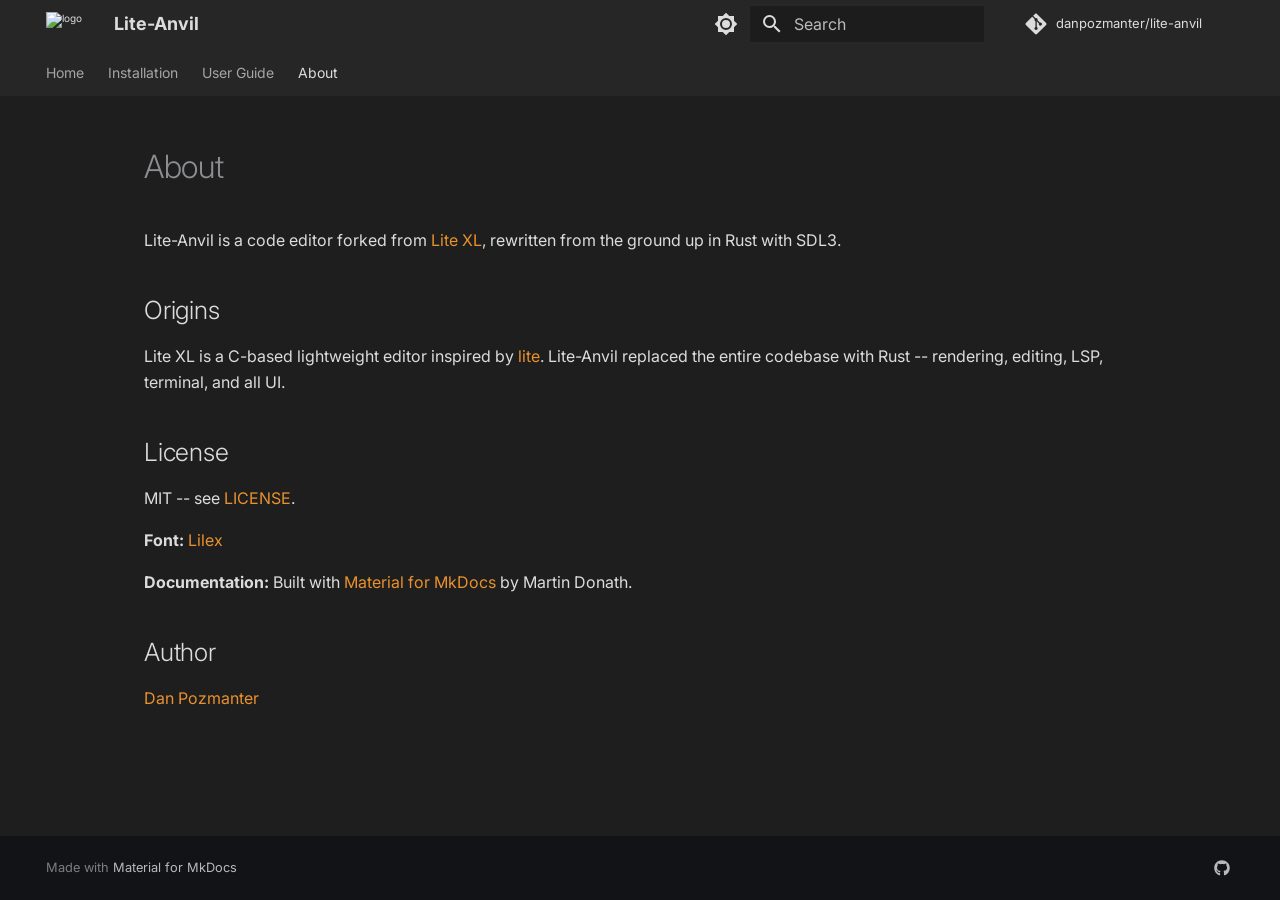
==== commit 855d0833: "2.2.0 - Enhanced Find/Replace, Command Palette fixes, comment fixes" ====
--- a/docs/about/index.html
+++ b/docs/about/index.html
@@ -6,7 +6,7 @@
       <meta charset="utf-8">
       <meta name="viewport" content="width=device-width,initial-scale=1">
       
-        <meta name="description" content="About Lite-Anvil, its origins, and license.">
+        <meta name="description" content="Lite-Anvil is a code editor forked from Lite XL and rewritten in Rust. MIT licensed.">
       
       
         <meta name="author" content="Dan Pozmanter">
@@ -15,7 +15,7 @@
         <link rel="canonical" href="https://danpozmanter.github.io/lite-anvil/about/">
       
       
-        <link rel="prev" href="../api/">
+        <link rel="prev" href="../guide/">
       
       
       
@@ -27,7 +27,7 @@
     
     
       
-        <title>About - Lite-Anvil</title>
+        <title>About - Lite-Anvil - Lite-Anvil</title>
       
     
     
@@ -113,7 +113,7 @@
         <div class="md-header__topic" data-md-component="header-topic">
           <span class="md-ellipsis">
             
-              About
+              About - Lite-Anvil
             
           </span>
         </div>
@@ -279,25 +279,6 @@
   
   
   
-  
-    <li class="md-tabs__item">
-      <a href="../api/" class="md-tabs__link">
-        
-  
-  
-    
-  
-  API Reference
-
-      </a>
-    </li>
-  
-
-      
-        
-  
-  
-  
     
   
   
@@ -335,7 +316,9 @@
   
 
 
-<nav class="md-nav md-nav--primary md-nav--lifted" aria-label="Navigation" data-md-level="0">
+  
+
+<nav class="md-nav md-nav--primary md-nav--lifted md-nav--integrated" aria-label="Navigation" data-md-level="0">
   <label class="md-nav__title" for="__drawer">
     <a href=".." title="Lite-Anvil" class="md-nav__button md-logo" aria-label="Lite-Anvil" data-md-component="logo">
       
@@ -428,33 +411,6 @@
     
   
     User Guide
-  
-
-    
-  </span>
-  
-  
-
-      </a>
-    </li>
-  
-
-    
-      
-      
-  
-  
-  
-  
-    <li class="md-nav__item">
-      <a href="../api/" class="md-nav__link">
-        
-  
-  
-  <span class="md-ellipsis">
-    
-  
-    API Reference
   
 
     
@@ -581,65 +537,6 @@
               </div>
             
             
-              
-              <div class="md-sidebar md-sidebar--secondary" data-md-component="sidebar" data-md-type="toc" >
-                <div class="md-sidebar__scrollwrap">
-                  <div class="md-sidebar__inner">
-                    
-
-<nav class="md-nav md-nav--secondary" aria-label="Table of contents">
-  
-  
-  
-    
-  
-  
-    <label class="md-nav__title" for="__toc">
-      <span class="md-nav__icon md-icon"></span>
-      Table of contents
-    </label>
-    <ul class="md-nav__list" data-md-component="toc" data-md-scrollfix>
-      
-        <li class="md-nav__item">
-  <a href="#origins" class="md-nav__link">
-    <span class="md-ellipsis">
-      
-        Origins
-      
-    </span>
-  </a>
-  
-</li>
-      
-        <li class="md-nav__item">
-  <a href="#license" class="md-nav__link">
-    <span class="md-ellipsis">
-      
-        License
-      
-    </span>
-  </a>
-  
-</li>
-      
-        <li class="md-nav__item">
-  <a href="#author" class="md-nav__link">
-    <span class="md-ellipsis">
-      
-        Author
-      
-    </span>
-  </a>
-  
-</li>
-      
-    </ul>
-  
-</nav>
-                  </div>
-                </div>
-              </div>
-            
           
           
             <div class="md-content" data-md-component="content">
@@ -651,9 +548,9 @@
 
 
 <h1 id="about">About<a class="headerlink" href="#about" title="Permanent link">&para;</a></h1>
-<p>Lite-Anvil is a lightweight code editor forked from <a href="https://github.com/lite-xl/lite-xl">Lite XL</a>, migrated to Rust, then extended and modified significantly.</p>
+<p>Lite-Anvil is a code editor forked from <a href="https://github.com/lite-xl/lite-xl">Lite XL</a>, rewritten from the ground up in Rust with SDL3.</p>
 <h2 id="origins">Origins<a class="headerlink" href="#origins" title="Permanent link">&para;</a></h2>
-<p>Lite XL is a C-based lightweight editor inspired by <a href="https://github.com/rxi/lite">lite</a>. Lite-Anvil replaced the C core and most of the Lua code with Rust while keeping Lua as the user plugin language via <a href="https://github.com/mlua-rs/mlua">mlua</a>.</p>
+<p>Lite XL is a C-based lightweight editor inspired by <a href="https://github.com/rxi/lite">lite</a>. Lite-Anvil replaced the entire codebase with Rust -- rendering, editing, LSP, terminal, and all UI.</p>
 <h2 id="license">License<a class="headerlink" href="#license" title="Permanent link">&para;</a></h2>
 <p>MIT -- see <a href="https://github.com/danpozmanter/lite-anvil/blob/main/LICENSE">LICENSE</a>.</p>
 <p><strong>Font:</strong> <a href="https://github.com/mishamyrt/Lilex">Lilex</a></p>
@@ -728,7 +625,7 @@
     
       
       
-      <script id="__config" type="application/json">{"annotate": null, "base": "..", "features": ["navigation.instant", "navigation.tabs", "navigation.sections", "content.code.copy", "header.autohide"], "search": "../assets/javascripts/workers/search.2c215733.min.js", "tags": null, "translations": {"clipboard.copied": "Copied to clipboard", "clipboard.copy": "Copy to clipboard", "search.result.more.one": "1 more on this page", "search.result.more.other": "# more on this page", "search.result.none": "No matching documents", "search.result.one": "1 matching document", "search.result.other": "# matching documents", "search.result.placeholder": "Type to start searching", "search.result.term.missing": "Missing", "select.version": "Select version"}, "version": null}</script>
+      <script id="__config" type="application/json">{"annotate": null, "base": "..", "features": ["navigation.instant", "navigation.tabs", "content.code.copy", "toc.integrate"], "search": "../assets/javascripts/workers/search.2c215733.min.js", "tags": null, "translations": {"clipboard.copied": "Copied to clipboard", "clipboard.copy": "Copy to clipboard", "search.result.more.one": "1 more on this page", "search.result.more.other": "# more on this page", "search.result.none": "No matching documents", "search.result.one": "1 matching document", "search.result.other": "# matching documents", "search.result.placeholder": "Type to start searching", "search.result.term.missing": "Missing", "select.version": "Select version"}, "version": null}</script>
     
     
       <script src="../assets/javascripts/bundle.79ae519e.min.js"></script>
--- a/docs/stylesheets/extra.css
+++ b/docs/stylesheets/extra.css
@@ -0,0 +1,124 @@
+/* Lite-Anvil: clean dark/light with orange accent.
+   All text same intensity. No opacity tricks. */
+
+:root {
+  --md-primary-fg-color: #2a2a2a;
+  --md-primary-fg-color--light: #404040;
+  --md-primary-fg-color--dark: #222;
+  --md-accent-fg-color: #e8912d;
+}
+
+[data-md-color-scheme="slate"] {
+  --md-default-bg-color: #1e1e1e;
+  --md-default-fg-color: #dcdcdc;
+  --md-primary-fg-color: #262626;
+  --md-primary-bg-color: #dcdcdc;
+  --md-accent-fg-color: #e8912d;
+  --md-code-bg-color: #2a2a2a;
+  --md-typeset-a-color: #e8912d;
+}
+
+[data-md-color-scheme="default"] {
+  --md-primary-fg-color: #2a2a2a;
+  --md-primary-bg-color: #fff;
+  --md-accent-fg-color: #d47a1a;
+  --md-default-bg-color: #fafafa;
+}
+
+/* Hero section */
+.hero {
+  text-align: center;
+  padding: 2rem 0;
+}
+
+.hero h1 {
+  font-size: 2.5rem;
+  font-weight: 700;
+  margin-bottom: 0.5rem;
+}
+
+.hero .tagline {
+  font-size: 0.95rem;
+  margin-bottom: 1.5rem;
+}
+
+.hero img.screenshot {
+  max-width: 100%;
+  border-radius: 8px;
+  box-shadow: 0 4px 16px rgba(0, 0, 0, 0.25);
+  margin: 1.5rem 0;
+}
+
+/* Feature grid */
+.feature-grid {
+  display: grid;
+  grid-template-columns: repeat(auto-fit, minmax(280px, 1fr));
+  gap: 1.5rem;
+  margin: 2rem 0;
+}
+
+.feature-card {
+  padding: 1.25rem;
+  border-radius: 8px;
+  border: 1px solid rgba(128, 128, 128, 0.2);
+}
+
+.feature-card h3 {
+  margin: 0 0 0.25rem 0;
+  color: var(--md-accent-fg-color);
+  font-size: 1rem;
+}
+
+.feature-card p {
+  margin: 0;
+  font-size: 0.9rem;
+}
+
+/* Buttons */
+.button-row {
+  display: flex;
+  gap: 1rem;
+  justify-content: center;
+  flex-wrap: wrap;
+  margin: 1.5rem 0;
+}
+
+.button-row a {
+  display: inline-block;
+  padding: 0.6rem 1.5rem;
+  border-radius: 6px;
+  font-weight: 600;
+  text-decoration: none;
+}
+
+.button-row .primary {
+  background: var(--md-accent-fg-color);
+  color: #fff;
+}
+
+.button-row .primary:hover {
+  background: #d07a1a;
+  color: #fff;
+}
+
+.button-row .secondary {
+  border: 1px solid var(--md-accent-fg-color);
+  color: var(--md-accent-fg-color);
+}
+
+/* Hide tags -- SEO only */
+.md-tags {
+  display: none;
+}
+
+/* Hide sidebars on desktop only -- mobile needs them for the hamburger menu */
+@media screen and (min-width: 76.25em) {
+  .md-sidebar {
+    display: none;
+  }
+}
+
+.md-content {
+  max-width: 52rem;
+  margin: 0 auto;
+}
